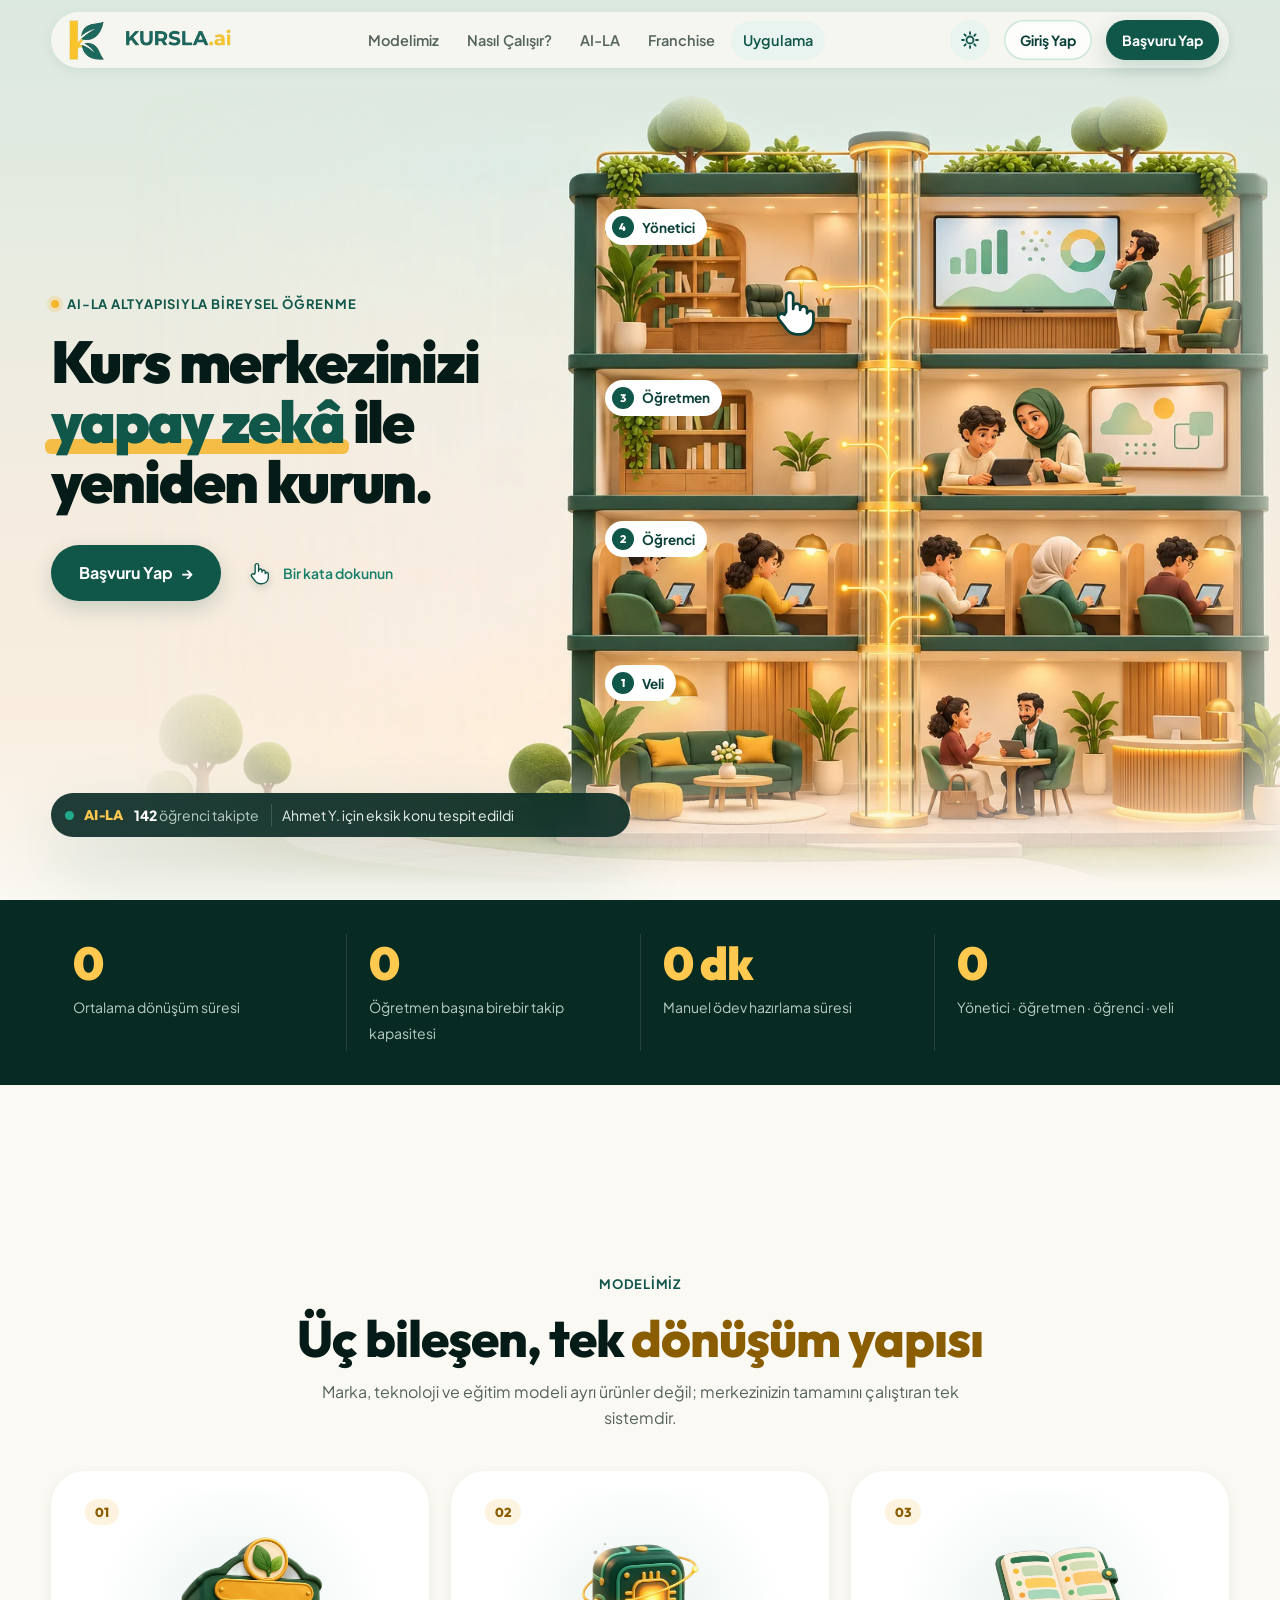
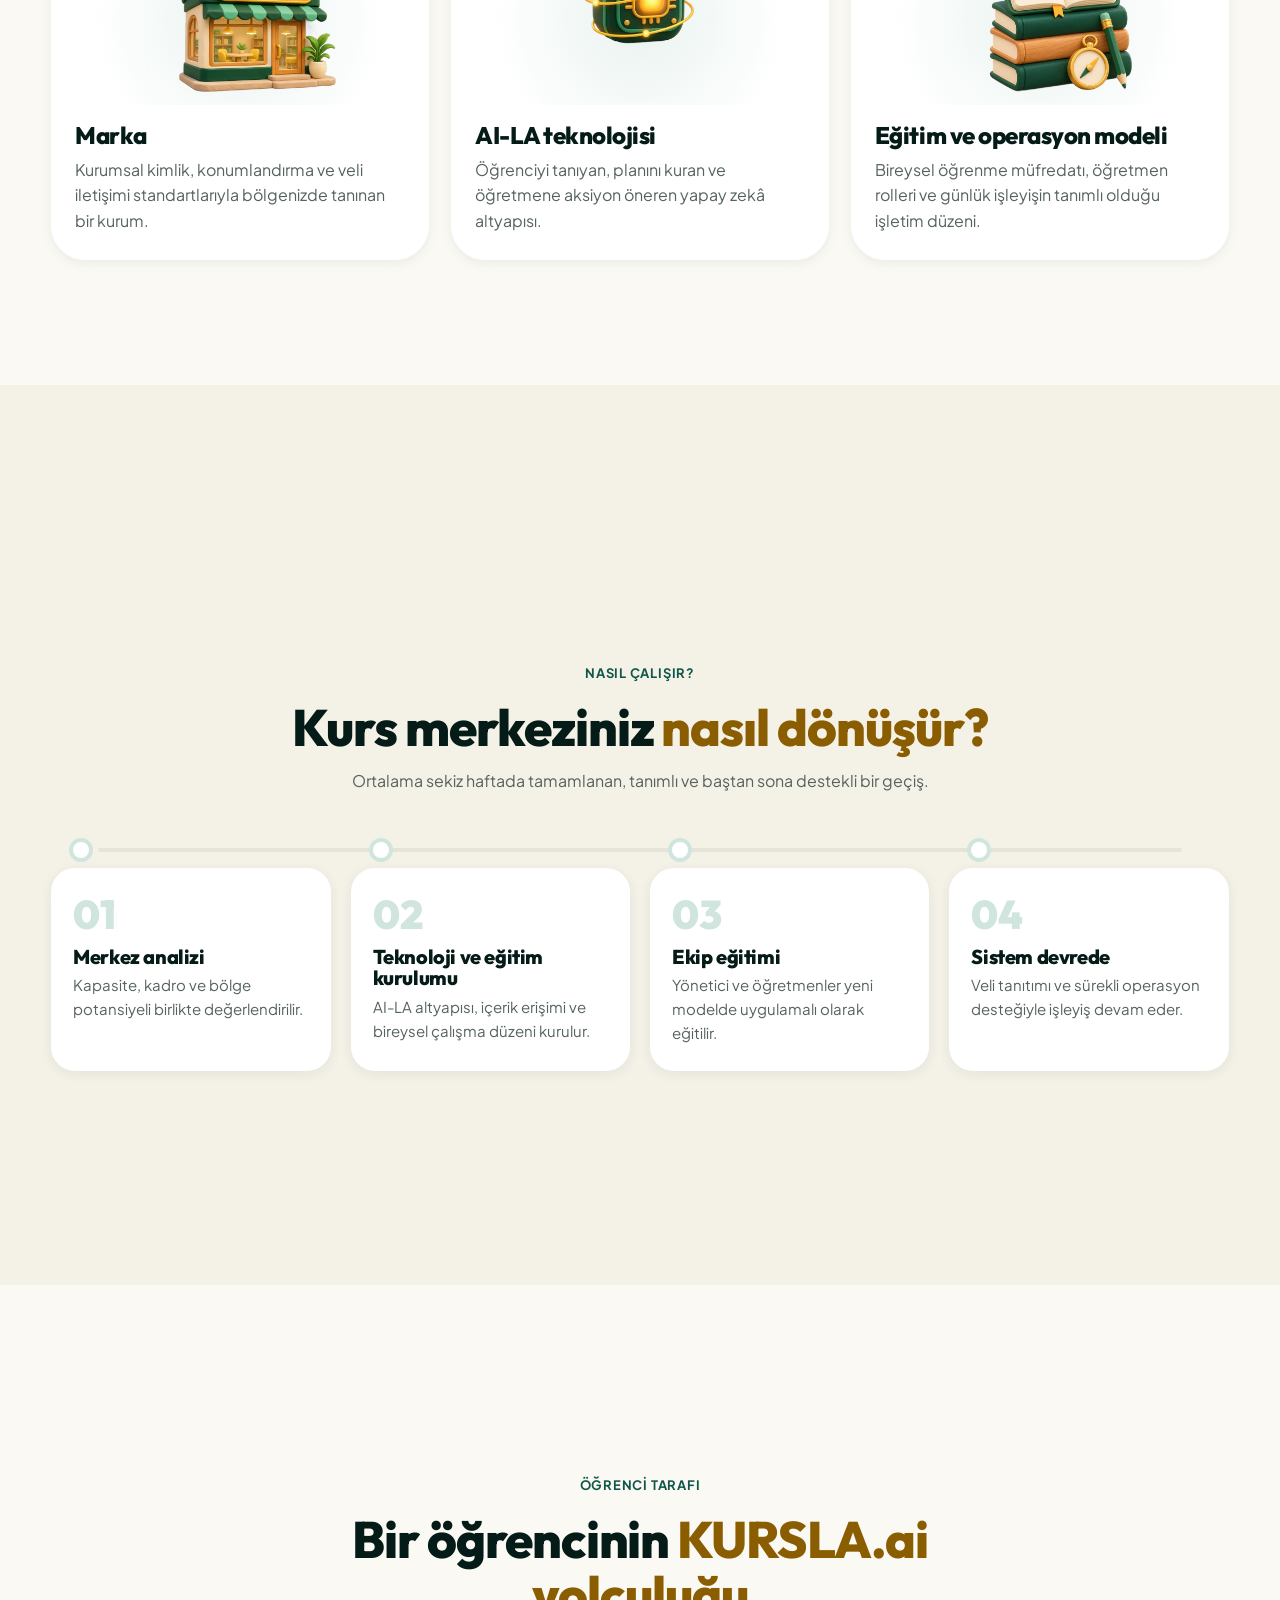
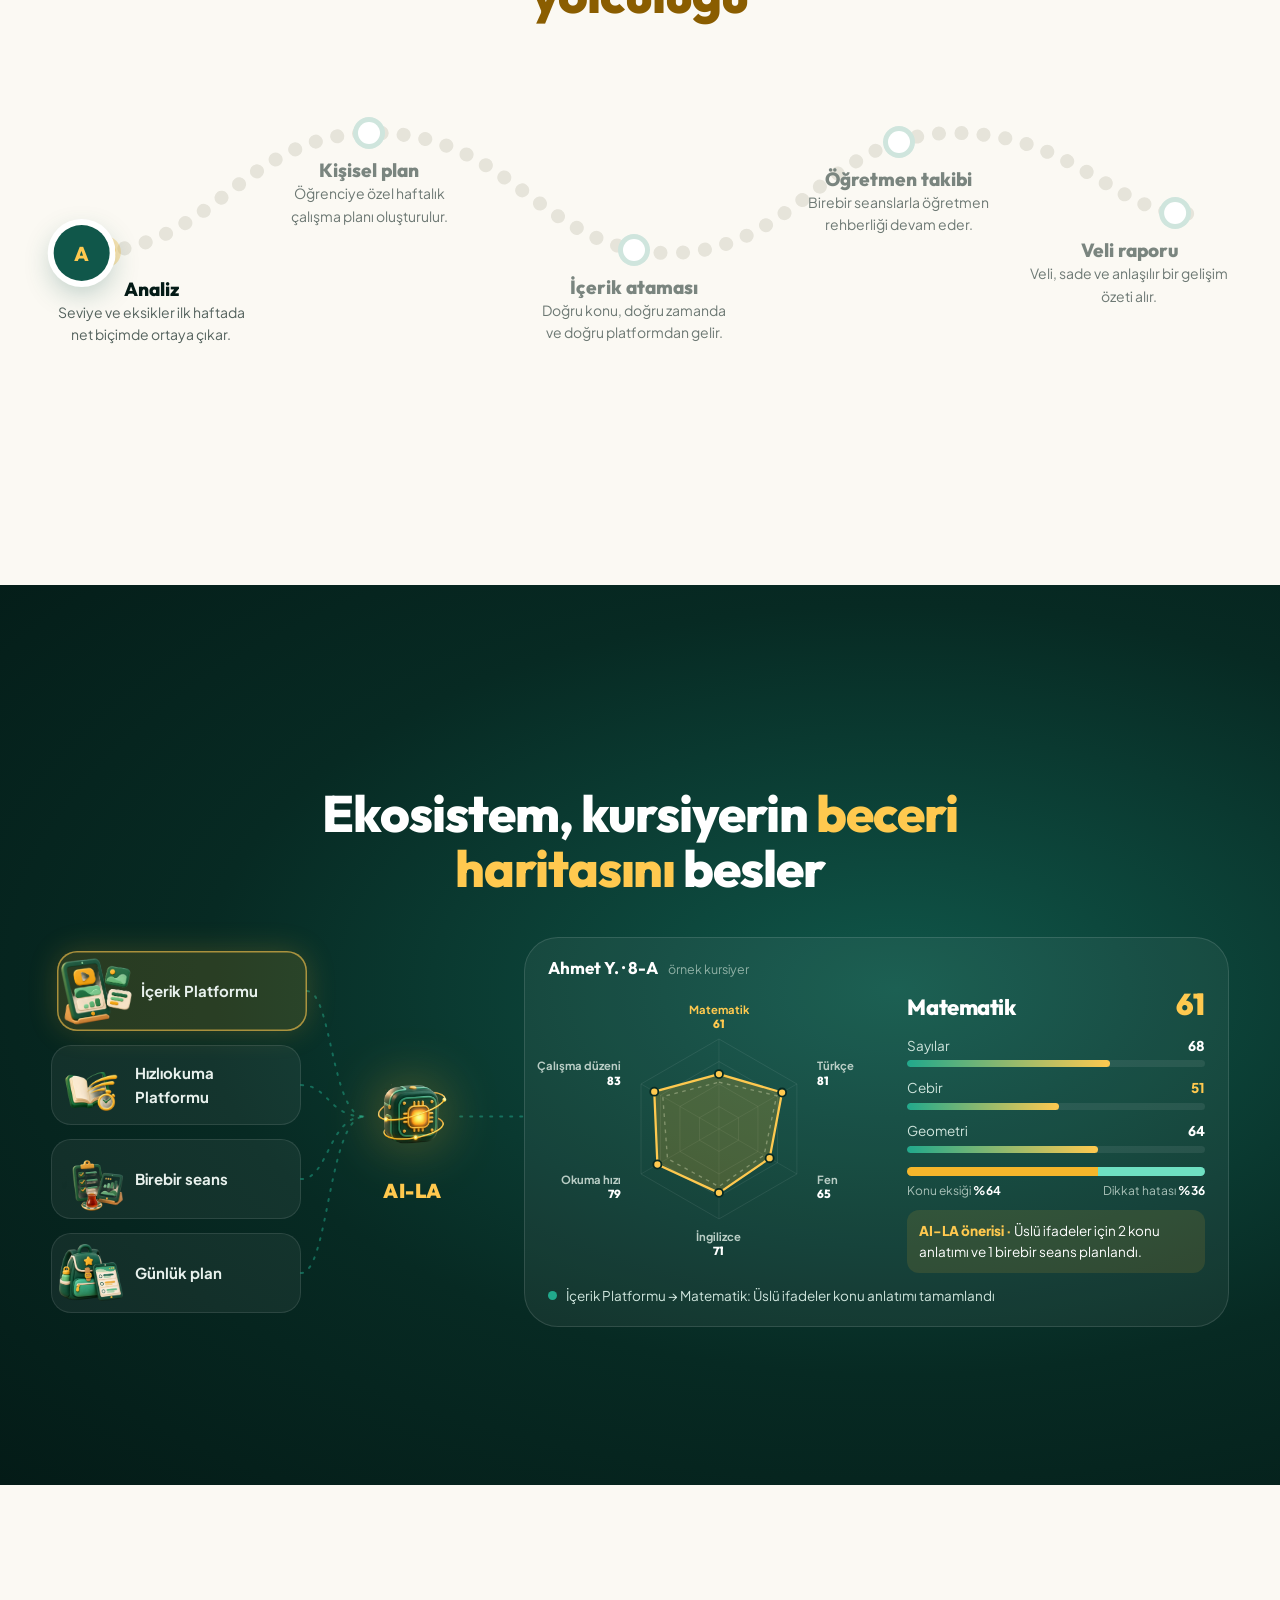
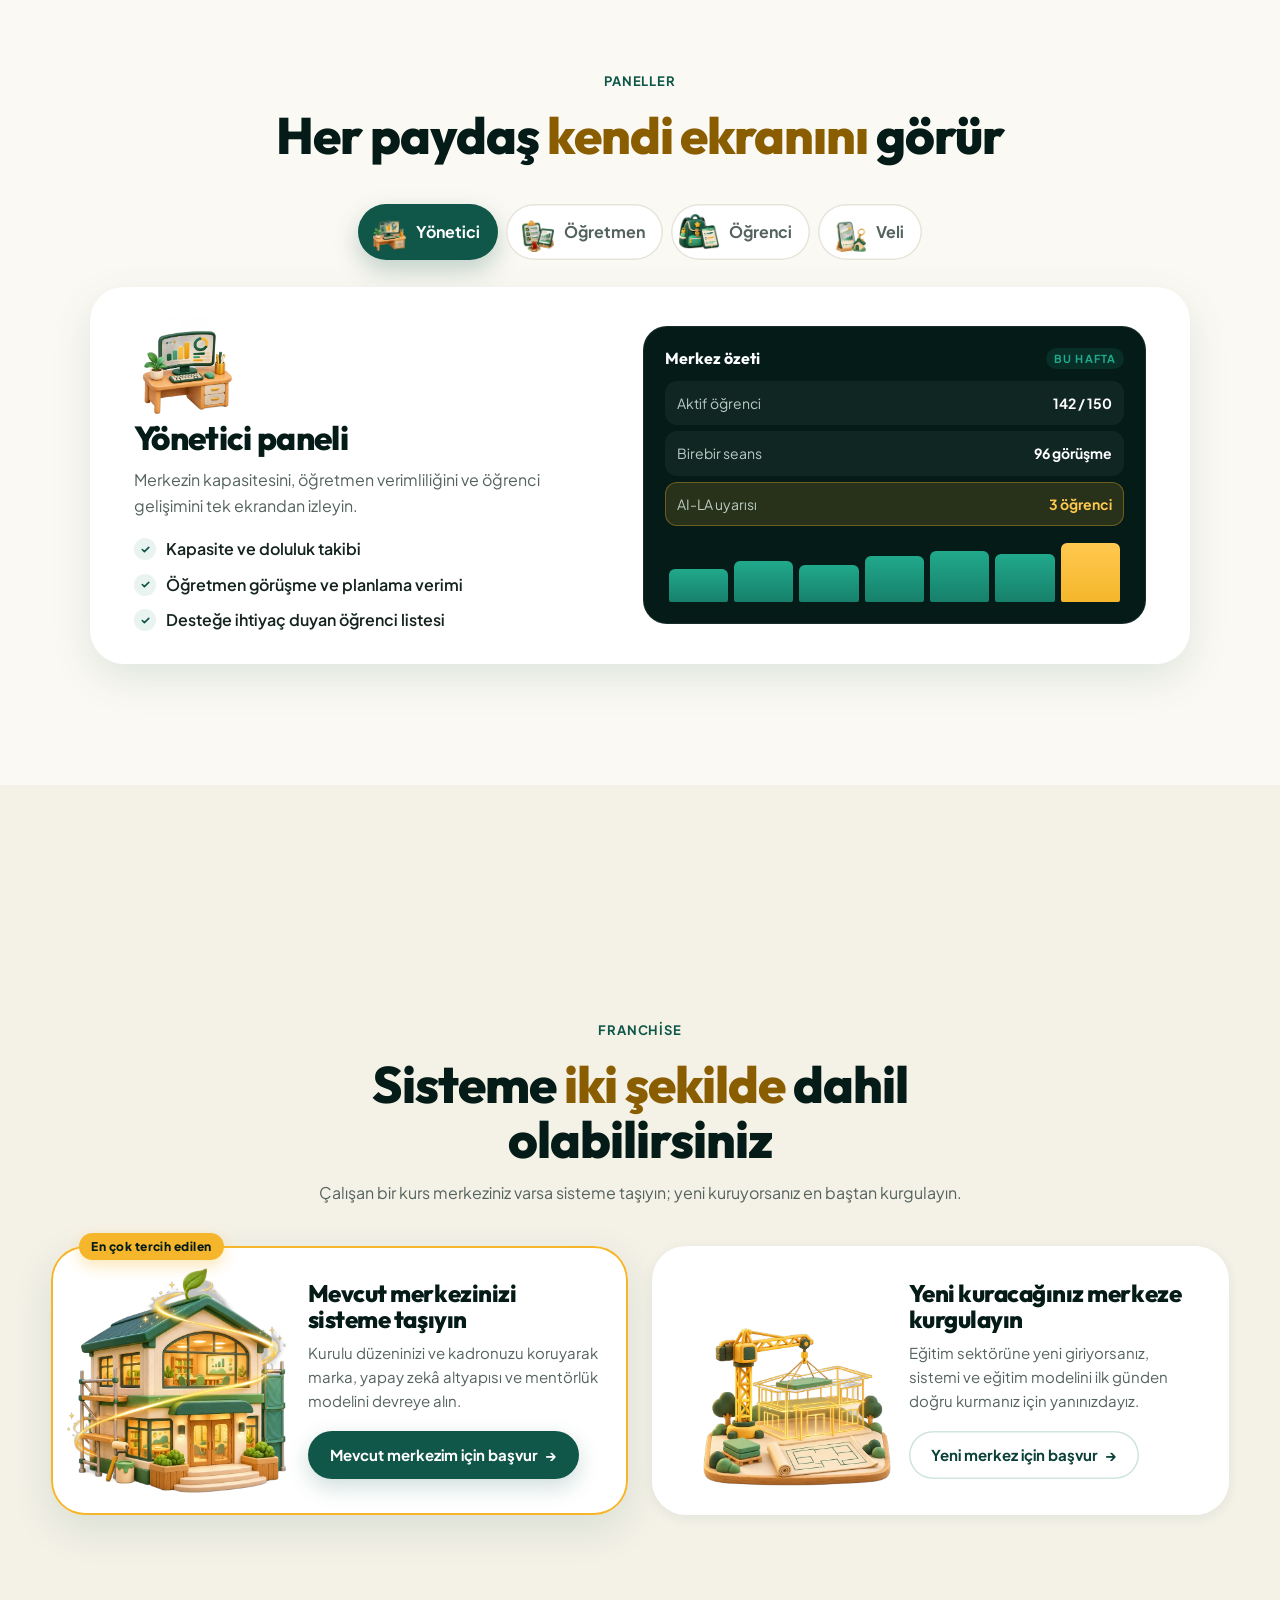
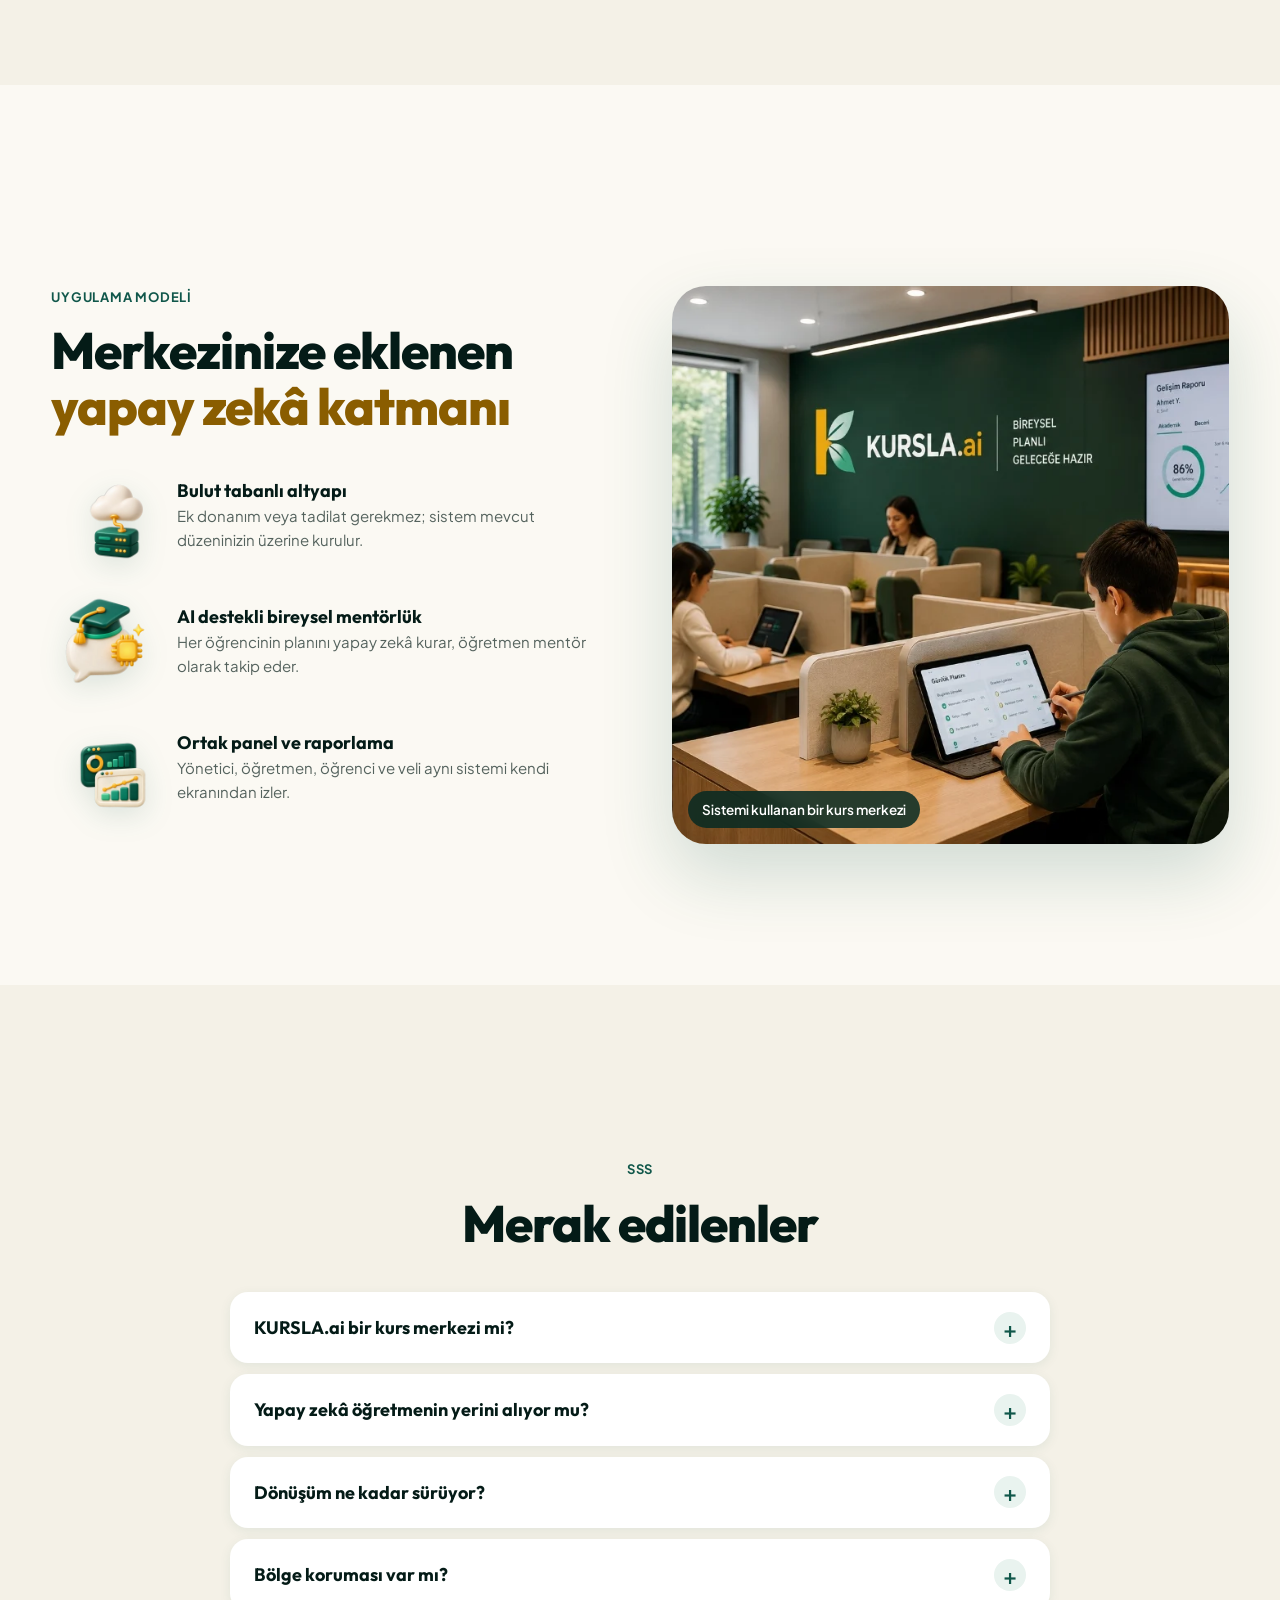
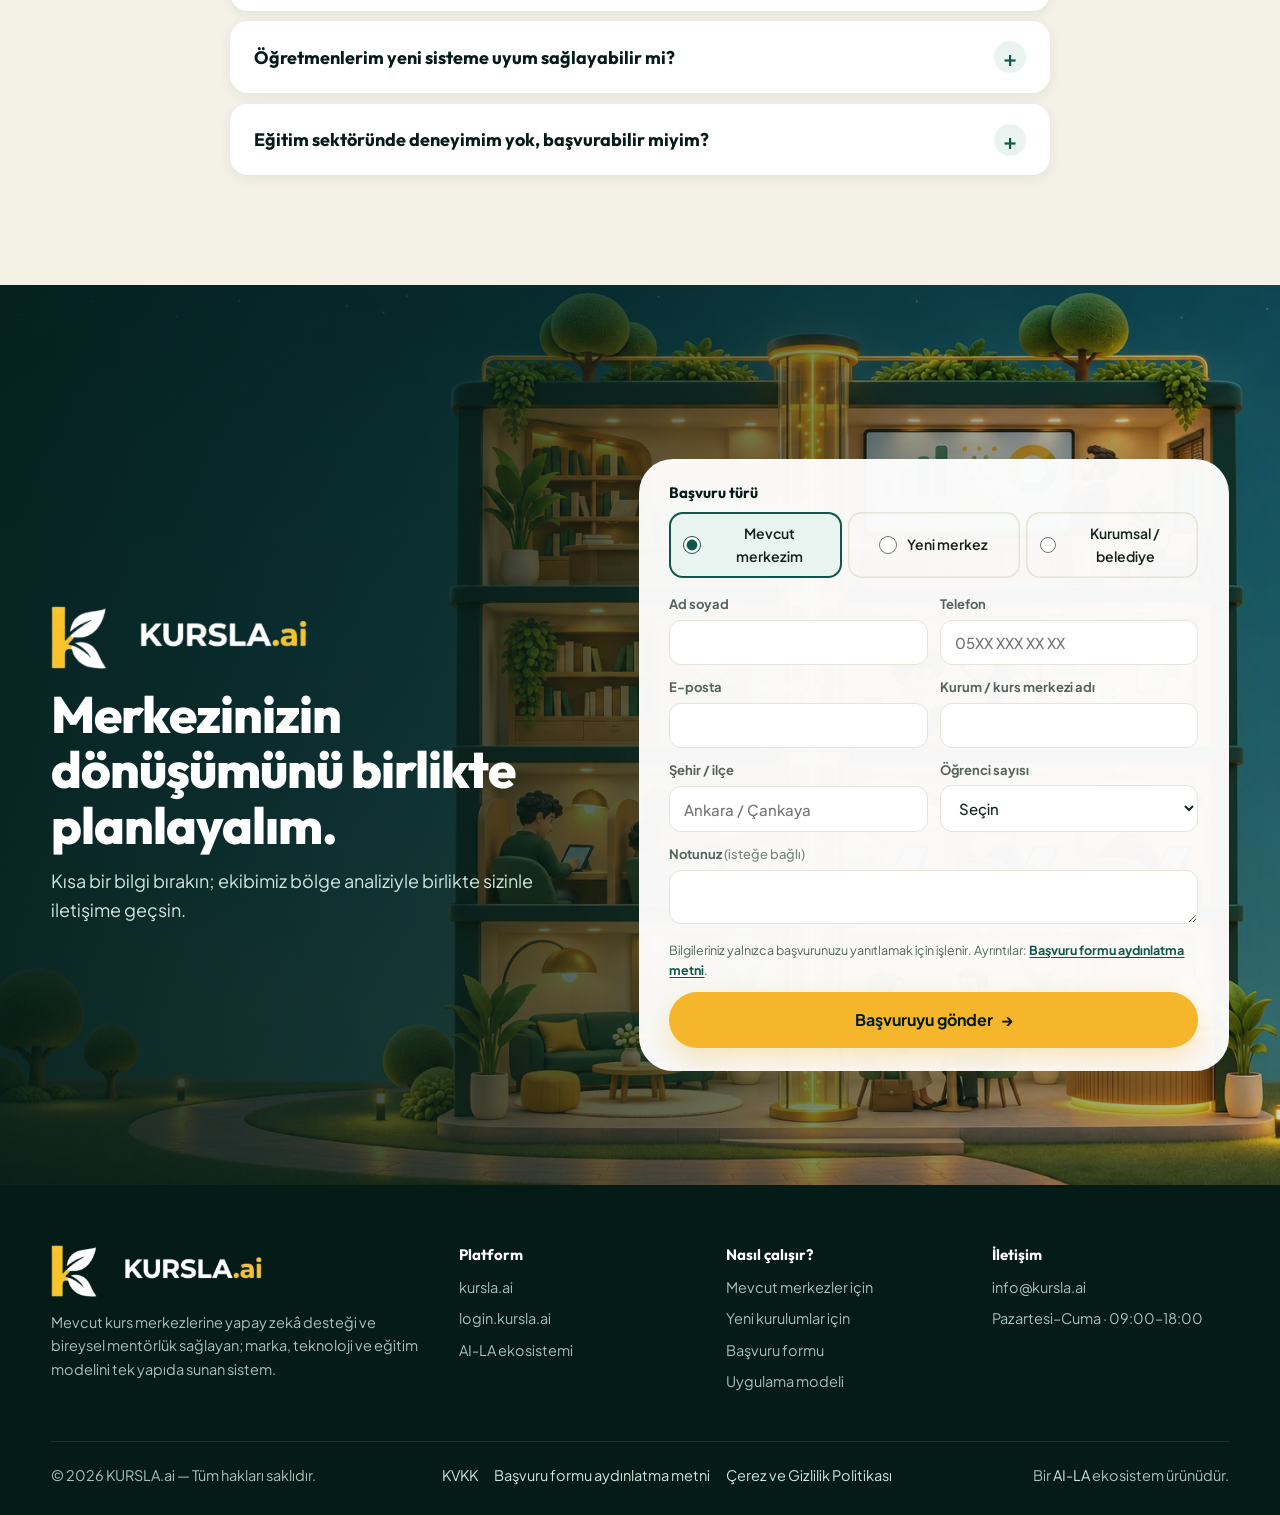
==== index.html @ 813facb8 "KVKK sayfası + Okumino düzeninde başvuru formu (Apps Script'e hazır)" ====
<!doctype html>
<html lang="tr">
<head>
<meta charset="utf-8">
<meta name="viewport" content="width=device-width, initial-scale=1">
<title>KURSLA.ai | Yapay Zekâ Destekli Bireysel Öğrenme Merkezi</title>
<meta name="description" content="KURSLA.ai, mevcut kurs merkezlerine yapay zekâ desteği ve AI destekli bireysel mentörlük sağlayan sistem. Marka, AI-LA altyapısı, eğitim modeli ve operasyon tek yapıda.">
<meta property="og:title" content="KURSLA.ai | Kurs merkezinizi yapay zekâ ile yeniden kurun">
<meta property="og:description" content="Marka, AI-LA teknolojisi ve eğitim modeli tek yapıda. Yönetici, öğretmen, öğrenci ve veli aynı sistemi kendi ekranından izler.">
<meta property="og:image" content="img/og.jpg">
<meta name="theme-color" content="#10574a">
<link rel="icon" href="img/ikon.png" type="image/png">
<link rel="preconnect" href="https://fonts.googleapis.com">
<link rel="preconnect" href="https://fonts.gstatic.com" crossorigin>
<link href="https://fonts.googleapis.com/css2?family=Outfit:wght@500;600;700;800;900&family=Plus+Jakarta+Sans:wght@400;500;600;700&display=swap" rel="stylesheet">
<link rel="stylesheet" href="style.css?v=22">
<!-- Kursla v1 (15.11.2026). İçerik canlı kursla.ai'den; düzen AI-LA landing'inden; hero fikri Okumino'nun
     "okuma odası"ndan: tek bir Codex sahnesi (kesitli kurs binası), katlar tıklanabilir, AI-LA çekirdeği canlı. -->
</head>
<body>

<header class="nav" id="nav">
  <a class="marka" href="#ust" aria-label="KURSLA.ai ana sayfa"><img src="img/kursla_logo.webp" alt="KURSLA.ai" width="677" height="368"></a>
  <nav class="links" aria-label="Sayfa">
    <a href="#model">Modelimiz</a>
    <a href="#nasil">Nasıl Çalışır?</a>
    <a href="#ekosistem">AI-LA</a>
    <a href="#franchise">Franchise</a>
    <a href="#uygulama">Uygulama</a>
  </nav>
  <button class="mod" id="mod" type="button" aria-label="Akşam etüdüne geç" aria-pressed="false">
    <svg class="gun" viewBox="0 0 24 24" fill="none" stroke="currentColor" stroke-width="2.2" stroke-linecap="round"><circle cx="12" cy="12" r="4.2"/><path d="M12 2.5v2.2M12 19.3v2.2M2.5 12h2.2M19.3 12h2.2M5.3 5.3l1.6 1.6M17.1 17.1l1.6 1.6M5.3 18.7l1.6-1.6M17.1 6.9l1.6-1.6"/></svg>
    <svg class="ay" viewBox="0 0 24 24" fill="currentColor"><path d="M20.5 14.6A8.6 8.6 0 0 1 9.4 3.5a8.6 8.6 0 1 0 11.1 11.1Z"/></svg>
  </button>
  <a class="btn btn-ghost btn-sm giris" href="https://login.kursla.ai" id="giris">Giriş Yap</a>
  <a class="btn btn-sm" href="#basvuru">Başvuru Yap</a>
  <button class="menu" id="menu" type="button" aria-label="Menüyü aç" aria-expanded="false"><span></span><span></span></button>
</header>

<main>
<!-- 1. HERO: kesitli kurs binası -->
<section class="hero" id="ust" aria-labelledby="heroBaslik">
  <div class="sahne" id="sahne">
    <div class="bina" id="bina">
      <img class="gunduz" src="img/hero_gunduz.webp" alt="" fetchpriority="high">
      <img class="aksam" src="img/hero_aksam.webp" alt="" loading="lazy">
      <div class="cekirdek" id="cekirdek" aria-hidden="true"><i class="akis"></i><i class="nabiz" id="nabiz"></i></div>
      <div class="katlar" id="katlar" role="group" aria-label="Kurs merkezi katları. Bir kata tıklayarak o paydaşın ekranını görün."></div>
      <div class="el" id="el" aria-hidden="true"><i class="el-dalga"></i><svg viewBox="0 0 32 32" aria-hidden="true"><path d="M12.5 16V6.6a2.1 2.1 0 0 1 4.2 0v7.6l.1-1.3a2 2 0 0 1 4 .3v1.6l.2-.8a2 2 0 0 1 3.9.6v2.2l.2-.4a1.9 1.9 0 0 1 3.6.9v3.9c0 4.6-3.5 8-8.1 8h-1.9c-2.5 0-4.3-1-5.8-2.9l-4.6-6a2.1 2.1 0 0 1 3.2-2.7Z"/></svg></div>
    </div>
  </div>

  <div class="hero-sol">
    <div class="baslik" id="baslik">
      <p class="ust-etiket"><span class="nokta"></span>AI-LA altyapısıyla bireysel öğrenme</p>
      <h1 id="heroBaslik">Kurs merkezinizi <span class="y">yapay zekâ</span> ile yeniden kurun.</h1>
      <div class="cta-satir">
        <a class="btn btn-buyuk" href="#basvuru">Başvuru Yap <span aria-hidden="true">→</span></a>
        <p class="ipucu"><span class="parmak" aria-hidden="true"><svg viewBox="0 0 32 32" aria-hidden="true"><path d="M12.5 16V6.6a2.1 2.1 0 0 1 4.2 0v7.6l.1-1.3a2 2 0 0 1 4 .3v1.6l.2-.8a2 2 0 0 1 3.9.6v2.2l.2-.4a1.9 1.9 0 0 1 3.6.9v3.9c0 4.6-3.5 8-8.1 8h-1.9c-2.5 0-4.3-1-5.8-2.9l-4.6-6a2.1 2.1 0 0 1 3.2-2.7Z"/></svg></span>Bir kata dokunun</p>
      </div>
    </div>

    <aside class="kat-kart" id="katKart" aria-live="polite" hidden>
      <button class="kapat" id="kapat" type="button" aria-label="Kartı kapat"><svg viewBox="0 0 24 24" fill="none" stroke="currentColor" stroke-width="2.6" stroke-linecap="round"><path d="M6 6l12 12M18 6 6 18"/></svg></button>
      <p class="kat-no" id="katNo">2. kat</p>
      <h2 id="katBaslik">Öğrenci ekranı</h2>
      <p class="kat-metin" id="katMetin"></p>
      <div class="mock" id="katMock"></div>
      <div class="kat-gezin">
        <button type="button" class="kucuk-btn" id="katOnce" aria-label="Önceki kat">↓</button>
        <button type="button" class="kucuk-btn" id="katSonra" aria-label="Sonraki kat">↑</button>
        <a class="btn btn-sm" id="katGit" href="#paneller">Paneli incele <span aria-hidden="true">→</span></a>
      </div>
    </aside>
  </div>

  <div class="canli" id="canli" aria-live="off">
    <span class="led"></span><b>AI-LA</b><span class="canli-sayi"><b id="takip">142</b> öğrenci takipte</span>
    <ul class="akis-liste" id="akisListe"></ul>
  </div>
</section>

<!-- 2. SAYILAR -->
<section class="sayilar" aria-label="Kısaca KURSLA.ai">
  <div class="sayi"><b data-say="8" data-son=" hafta">0</b><span>Ortalama dönüşüm süresi</span></div>
  <div class="sayi"><b data-say="3" data-on="x">0</b><span>Öğretmen başına birebir takip kapasitesi</span></div>
  <div class="sayi"><b>0 dk</b><span>Manuel ödev hazırlama süresi</span></div>
  <div class="sayi"><b data-say="4" data-son=" panel">0</b><span>Yönetici · öğretmen · öğrenci · veli</span></div>
</section>

<!-- 3. MODEL -->
<section class="bolum" id="model" aria-labelledby="modelBaslik">
  <div class="bolum-ust">
    <p class="ust-etiket">Modelimiz</p>
    <h2 id="modelBaslik">Üç bileşen, tek <span class="y">dönüşüm yapısı</span></h2>
    <p class="giris-metin">Marka, teknoloji ve eğitim modeli ayrı ürünler değil; merkezinizin tamamını çalıştıran tek sistemdir.</p>
  </div>
  <div class="uclu">
    <article class="bilesen gor" style="--d:0">
      <div class="bilesen-gorsel"><img src="img/p_marka.webp" alt="" loading="lazy"></div>
      <span class="no">01</span>
      <h3>Marka</h3>
      <p>Kurumsal kimlik, konumlandırma ve veli iletişimi standartlarıyla bölgenizde tanınan bir kurum.</p>
    </article>
    <article class="bilesen gor" style="--d:1">
      <div class="bilesen-gorsel"><img src="img/p_teknoloji.webp" alt="" loading="lazy"></div>
      <span class="no">02</span>
      <h3>AI-LA teknolojisi</h3>
      <p>Öğrenciyi tanıyan, planını kuran ve öğretmene aksiyon öneren yapay zekâ altyapısı.</p>
    </article>
    <article class="bilesen gor" style="--d:2">
      <div class="bilesen-gorsel"><img src="img/p_model.webp" alt="" loading="lazy"></div>
      <span class="no">03</span>
      <h3>Eğitim ve operasyon modeli</h3>
      <p>Bireysel öğrenme müfredatı, öğretmen rolleri ve günlük işleyişin tanımlı olduğu işletim düzeni.</p>
    </article>
  </div>
</section>

<!-- 4. NASIL DÖNÜŞÜR -->
<section class="bolum bolum-krem" id="nasil" aria-labelledby="nasilBaslik">
  <div class="bolum-ust">
    <p class="ust-etiket">Nasıl çalışır?</p>
    <h2 id="nasilBaslik">Kurs merkeziniz <span class="y">nasıl dönüşür?</span></h2>
    <p class="giris-metin">Ortalama sekiz haftada tamamlanan, tanımlı ve baştan sona destekli bir geçiş.</p>
  </div>
  <ol class="donusum" id="donusum">
    <li class="gor" style="--d:0"><span class="adim">01</span><h3>Merkez analizi</h3><p>Kapasite, kadro ve bölge potansiyeli birlikte değerlendirilir.</p></li>
    <li class="gor" style="--d:1"><span class="adim">02</span><h3>Teknoloji ve eğitim kurulumu</h3><p>AI-LA altyapısı, içerik erişimi ve bireysel çalışma düzeni kurulur.</p></li>
    <li class="gor" style="--d:2"><span class="adim">03</span><h3>Ekip eğitimi</h3><p>Yönetici ve öğretmenler yeni modelde uygulamalı olarak eğitilir.</p></li>
    <li class="gor" style="--d:3"><span class="adim">04</span><h3>Sistem devrede</h3><p>Veli tanıtımı ve sürekli operasyon desteğiyle işleyiş devam eder.</p></li>
  </ol>
</section>

<!-- 5. ÖĞRENCİ YOLCULUĞU -->
<section class="bolum yolculuk" id="yolculuk" aria-labelledby="yolBaslik">
  <div class="bolum-ust">
    <p class="ust-etiket">Öğrenci tarafı</p>
    <h2 id="yolBaslik">Bir öğrencinin <span class="y">KURSLA.ai yolculuğu</span></h2>
  </div>
  <div class="patika" id="patika">
    <svg class="yol-svg" viewBox="0 0 1200 260" preserveAspectRatio="none" aria-hidden="true">
      <path id="yolIz" d="M30 190 C 170 190, 190 70, 330 70 S 500 190, 630 190 S 790 70, 920 70 S 1090 160, 1170 150" />
      <path id="yolDolu" d="M30 190 C 170 190, 190 70, 330 70 S 500 190, 630 190 S 790 70, 920 70 S 1090 160, 1170 150" />
    </svg>
    <div class="yolcu" id="yolcu" aria-hidden="true"><span>A</span></div>
    <ol class="duraklar" id="duraklar">
      <li data-t="0.02"><b>Analiz</b><span>Seviye ve eksikler ilk haftada net biçimde ortaya çıkar.</span></li>
      <li data-t="0.26"><b>Kişisel plan</b><span>Öğrenciye özel haftalık çalışma planı oluşturulur.</span></li>
      <li data-t="0.5"><b>İçerik ataması</b><span>Doğru konu, doğru zamanda ve doğru platformdan gelir.</span></li>
      <li data-t="0.74"><b>Öğretmen takibi</b><span>Birebir seanslarla öğretmen rehberliği devam eder.</span></li>
      <li data-t="0.98"><b>Veli raporu</b><span>Veli, sade ve anlaşılır bir gelişim özeti alır.</span></li>
    </ol>
  </div>
</section>

<!-- 6. AI-LA ORKESTRASYON -->
<section class="bolum bolum-koyu" id="ekosistem" aria-labelledby="ekoBaslik">
  <div class="bolum-ust">
    <h2 id="ekoBaslik">Ekosistem, kursiyerin <span class="y">beceri haritasını</span> besler</h2>
  </div>
  <!-- Kaynaklar -> AI-LA -> beceri haritası. Akış çizgileri JS ile kutuların gerçek konumundan çizilir. -->
  <div class="besle" id="besle">
    <svg class="besle-cizgi" id="besleCizgi" aria-hidden="true"></svg>
    <ul class="kaynaklar" id="kaynaklar" aria-label="Haritayı besleyen kaynaklar"></ul>
    <div class="cekirdek-ai" id="cekirdekAi"><img src="img/p_teknoloji.webp" alt=""><b>AI-LA</b></div>
    <div class="harita" id="harita">
      <div class="harita-ust"><b>Ahmet Y. · 8-A</b><span>örnek kursiyer</span></div>
      <div class="harita-govde">
        <svg class="radar" id="radar" viewBox="-190 -150 380 300" role="img" aria-label="Beceri haritası"></svg>
        <div class="alan-detay" id="alanDetay" aria-live="polite"></div>
      </div>
      <p class="son-olay" id="sonOlay"><span class="led"></span><span id="sonOlayMetin">Kaynaklar haritayı güncelliyor</span></p>
    </div>
  </div>
</section>

<!-- 7. PANELLER -->
<section class="bolum" id="paneller" aria-labelledby="panelBaslik">
  <div class="bolum-ust">
    <p class="ust-etiket">Paneller</p>
    <h2 id="panelBaslik">Her paydaş <span class="y">kendi ekranını</span> görür</h2>
  </div>
  <div class="sekmeler" role="tablist" id="sekmeler" aria-label="Paydaşlar"></div>
  <div class="panel-alan" id="panelAlan"></div>
</section>

<!-- 8. FRANCHISE -->
<section class="bolum bolum-krem" id="franchise" aria-labelledby="frBaslik">
  <div class="bolum-ust">
    <p class="ust-etiket">Franchise</p>
    <h2 id="frBaslik">Sisteme <span class="y">iki şekilde</span> dahil olabilirsiniz</h2>
    <p class="giris-metin">Çalışan bir kurs merkeziniz varsa sisteme taşıyın; yeni kuruyorsanız en baştan kurgulayın.</p>
  </div>
  <div class="ikili">
    <article class="yol-kart one gor" style="--d:0">
      <span class="rozet">En çok tercih edilen</span>
      <img src="img/y_mevcut.webp" alt="" loading="lazy">
      <div><h3>Mevcut merkezinizi sisteme taşıyın</h3>
      <p>Kurulu düzeninizi ve kadronuzu koruyarak marka, yapay zekâ altyapısı ve mentörlük modelini devreye alın.</p>
      <a class="btn" href="#basvuru" data-tur="donusum">Mevcut merkezim için başvur <span aria-hidden="true">→</span></a></div>
    </article>
    <article class="yol-kart gor" style="--d:1">
      <img src="img/y_yeni.webp" alt="" loading="lazy">
      <div><h3>Yeni kuracağınız merkeze kurgulayın</h3>
      <p>Eğitim sektörüne yeni giriyorsanız, sistemi ve eğitim modelini ilk günden doğru kurmanız için yanınızdayız.</p>
      <a class="btn btn-ghost" href="#basvuru" data-tur="yeni">Yeni merkez için başvur <span aria-hidden="true">→</span></a></div>
    </article>
  </div>
</section>

<!-- 9. UYGULAMA -->
<section class="bolum" id="uygulama" aria-labelledby="uyBaslik">
  <div class="uygulama">
    <div>
      <p class="ust-etiket">Uygulama modeli</p>
      <h2 id="uyBaslik">Merkezinize eklenen <span class="y">yapay zekâ katmanı</span></h2>
      <ul class="uy-liste">
        <li class="gor" style="--d:0"><img class="ikon3d" src="img/u_bulut.webp?v=2" alt="" loading="lazy"><div><b>Bulut tabanlı altyapı</b><p>Ek donanım veya tadilat gerekmez; sistem mevcut düzeninizin üzerine kurulur.</p></div></li>
        <li class="gor" style="--d:1"><img class="ikon3d" src="img/u_mentor.webp?v=2" alt="" loading="lazy"><div><b>AI destekli bireysel mentörlük</b><p>Her öğrencinin planını yapay zekâ kurar, öğretmen mentör olarak takip eder.</p></div></li>
        <li class="gor" style="--d:2"><img class="ikon3d" src="img/u_panel.webp?v=2" alt="" loading="lazy"><div><b>Ortak panel ve raporlama</b><p>Yönetici, öğretmen, öğrenci ve veli aynı sistemi kendi ekranından izler.</p></div></li>
      </ul>
    </div>
    <figure class="foto gor">
      <img src="img/anasayfa.webp" alt="KURSLA.ai sistemini kullanan bir kurs merkezinde bireysel çalışma düzeni" loading="lazy">
      <figcaption>Sistemi kullanan bir kurs merkezi</figcaption>
    </figure>
  </div>
</section>

<!-- 10. SSS -->
<section class="bolum bolum-krem" id="sss" aria-labelledby="sssBaslik">
  <div class="bolum-ust">
    <p class="ust-etiket">SSS</p>
    <h2 id="sssBaslik">Merak edilenler</h2>
  </div>
  <div class="sss" id="sssListe"></div>
</section>

<!-- 11. BAŞVURU: aynı bina, akşam -->
<section class="basvuru" id="basvuru" aria-labelledby="basBaslik">
  <div class="basvuru-zemin" aria-hidden="true"><img src="img/hero_aksam.webp" alt="" loading="lazy"></div>
  <div class="basvuru-ic">
    <div class="basvuru-metin">
      <img class="basvuru-logo" src="img/kursla_logo_beyaz.webp" alt="KURSLA.ai" width="677" height="368">
      <h2 id="basBaslik">Merkezinizin dönüşümünü birlikte planlayalım.</h2>
      <p>Kısa bir bilgi bırakın; ekibimiz bölge analiziyle birlikte sizinle iletişime geçsin.</p>
    </div>
    <form class="form" id="form" novalidate>
      <fieldset class="tur">
        <legend>Başvuru türü</legend>
        <label><input type="radio" name="tur" value="donusum" checked><span>Mevcut merkezim</span></label>
        <label><input type="radio" name="tur" value="yeni"><span>Yeni merkez</span></label>
        <label><input type="radio" name="tur" value="kurum"><span>Kurumsal / belediye</span></label>
      </fieldset>
      <div class="alanlar">
        <label><span>Ad soyad</span><input name="ad" type="text" autocomplete="name" required></label>
        <label><span>Telefon</span><input name="tel" type="tel" autocomplete="tel" inputmode="tel" placeholder="05XX XXX XX XX" required></label>
        <label><span>E-posta</span><input name="eposta" type="email" autocomplete="email" required></label>
        <label><span>Kurum / kurs merkezi adı</span><input name="kurum" type="text" autocomplete="organization"></label>
        <label><span>Şehir / ilçe</span><input name="sehir" type="text" autocomplete="address-level2" placeholder="Ankara / Çankaya"></label>
        <label><span>Öğrenci sayısı</span><select name="sayi"><option value="">Seçin</option><option>50'den az</option><option>50-150</option><option>150-300</option><option>300'den fazla</option><option>Henüz açılmadı</option></select></label>
        <label class="genis"><span>Notunuz <em>(isteğe bağlı)</em></span><textarea name="not" rows="2"></textarea></label>
      </div>
      <input type="hidden" name="kaynak"><input type="hidden" name="kampanya">
      <label class="bal" aria-hidden="true">Web<input name="web_adresi_2" tabindex="-1" autocomplete="off"></label>
      <p class="aydinlatma">Bilgileriniz yalnızca başvurunuzu yanıtlamak için işlenir. Ayrıntılar: <a href="kvkk/#basvuru-formu" target="_blank" rel="noopener">Başvuru formu aydınlatma metni</a>.</p>
      <p class="form-hata" role="alert" hidden></p>
      <button class="btn btn-altin btn-buyuk" type="submit">Başvuruyu gönder <span aria-hidden="true">→</span></button>
      <p class="tamam" id="tamam" role="status" hidden>Teşekkürler, başvurunuz alındı. Ekibimiz en kısa sürede sizinle iletişime geçecek.</p>
    </form>
  </div>
</section>
</main>

<footer class="altbilgi">
  <div class="alt-izgara">
    <div class="alt-marka">
      <img src="img/kursla_logo_beyaz.webp" alt="KURSLA.ai" width="677" height="368">
      <p>Mevcut kurs merkezlerine yapay zekâ desteği ve bireysel mentörlük sağlayan; marka, teknoloji ve eğitim modelini tek yapıda sunan sistem.</p>
    </div>
    <div><h4>Platform</h4><a href="https://kursla.ai">kursla.ai</a><a href="https://login.kursla.ai">login.kursla.ai</a><a href="https://ai-la.ai">AI-LA ekosistemi</a></div>
    <div><h4>Nasıl çalışır?</h4><a href="#franchise">Mevcut merkezler için</a><a href="#franchise">Yeni kurulumlar için</a><a href="#basvuru">Başvuru formu</a><a href="#uygulama">Uygulama modeli</a></div>
    <div><h4>İletişim</h4><a href="mailto:info@kursla.ai">info@kursla.ai</a><span>Pazartesi–Cuma · 09:00–18:00</span></div>
  </div>
  <div class="alt-son">
    <span>© 2026 KURSLA.ai — Tüm hakları saklıdır.</span>
    <span class="alt-yasal"><a href="kvkk/">KVKK</a><a href="kvkk/#basvuru-formu">Başvuru formu aydınlatma metni</a><a href="https://bilisimschool.com/kvkk/cerez_ve_gizlilik_politikasi.pdf" target="_blank" rel="noopener">Çerez ve Gizlilik Politikası</a></span>
    <span>Bir <a href="https://ai-la.ai">AI-LA</a> ekosistem ürünüdür.</span>
  </div>
</footer>

<script src="app.js?v=22"></script>
</body>
</html>
---- style.css ----
/* KURSLA.ai v1 - renkler canlı kursla.ai CSS'inden (--green, --yellow, --cream...) */
:root{
  --yesil:#10574a; --yesil-k:#0b4038; --yesil-d:#072a23; --yesil-m:#041b17;
  --yesil-a:#17806b; --nane:#21a98c; --yesil-50:#e9f3ef; --yesil-100:#cfe5dd;
  --altin:#f5b62b; --altin-y:#ffc94f; --altin-k:#c7890a; --altin-yazi:#8a5d00; --altin-50:#fdf3df;
  --krem:#fbf9f3; --krem-2:#f4f1e7; --murekkep:#14231d; --govde:#55635e; --soluk:#7a857f;
  --cizgi:#e6e4da; --beyaz:#fff;
  --r-s:14px; --r-m:18px; --r-l:24px; --r-xl:34px;
  --g-s:0 3px 12px #10574a14; --g-m:0 14px 40px #10574a1f; --g-l:0 30px 70px #10574a2e;
  --baslik:"Outfit",system-ui,sans-serif; --metin:"Plus Jakarta Sans",system-ui,sans-serif;
  --kenar:clamp(16px,4vw,56px);
  --ease:cubic-bezier(.22,.8,.24,1);
  color-scheme:light;
}
*{box-sizing:border-box;margin:0;padding:0}
html{scroll-behavior:smooth;scroll-padding-top:84px}
body{font-family:var(--metin);color:var(--murekkep);background:var(--krem);line-height:1.6;-webkit-font-smoothing:antialiased;overflow-x:hidden}
img{display:block;max-width:100%}
a{color:inherit;text-decoration:none}
button{font:inherit;cursor:pointer;border:0;background:none;color:inherit}
h1,h2,h3,h4{font-family:var(--baslik);line-height:1.08;letter-spacing:-.02em;font-weight:800}
.y{color:var(--altin-yazi)}
:focus-visible{outline:3px solid var(--altin);outline-offset:3px;border-radius:8px}

/* ---------- düğmeler ---------- */
.btn{display:inline-flex;align-items:center;gap:.5em;background:var(--yesil);color:#fff;font-weight:700;font-size:15px;
  padding:12px 22px;border-radius:999px;transition:transform .25s var(--ease),background .25s,box-shadow .25s;box-shadow:0 8px 22px #10574a33;white-space:nowrap}
.btn:hover{background:var(--yesil-k);transform:translateY(-2px)}
.btn-sm{padding:9px 16px;font-size:14px}
.btn-buyuk{padding:15px 28px;font-size:16px}
.btn-ghost{background:#ffffffb8;color:var(--yesil-k);box-shadow:inset 0 0 0 1.5px var(--yesil-100);backdrop-filter:blur(8px)}
.btn-ghost:hover{background:#fff;color:var(--yesil)}
.btn-altin{background:var(--altin);color:var(--yesil-m);box-shadow:0 10px 26px #f5b62b4d}
.btn-altin:hover{background:var(--altin-y)}

/* ---------- üst menü ---------- */
.nav{position:fixed;inset:12px var(--kenar) auto;z-index:50;display:flex;align-items:center;gap:14px;padding:8px 10px 8px 18px;
  border-radius:999px;background:#fbf9f3cc;backdrop-filter:blur(14px) saturate(1.3);box-shadow:var(--g-s);transition:box-shadow .3s,background .3s}
.nav.kaydi{background:#fbf9f3f0;box-shadow:var(--g-m)}
.marka img{height:40px;width:auto}
.links{display:flex;gap:4px;margin:0 auto}
.links a{font-weight:600;font-size:14.5px;color:var(--govde);padding:8px 12px;border-radius:999px;transition:color .2s,background .2s}
.links a:hover,.links a.aktif{color:var(--yesil);background:var(--yesil-50)}
.mod{width:40px;height:40px;border-radius:50%;display:grid;place-items:center;color:var(--yesil);background:var(--yesil-50);transition:background .3s,color .3s}
.mod svg{width:20px;height:20px;grid-area:1/1;transition:opacity .3s,transform .4s var(--ease)}
.mod .ay{opacity:0;transform:rotate(-40deg) scale(.6)}
body.aksam .mod{background:var(--yesil-d);color:var(--altin-y)}
body.aksam .mod .gun{opacity:0;transform:rotate(40deg) scale(.6)}
body.aksam .mod .ay{opacity:1;transform:none}
.menu{display:none;width:42px;height:42px;border-radius:50%;background:var(--yesil-50);position:relative}
.menu span{position:absolute;left:12px;right:12px;height:2px;background:var(--yesil);border-radius:2px;transition:transform .3s}
.menu span:first-child{top:16px}.menu span:last-child{top:24px}
.menu[aria-expanded=true] span:first-child{transform:translateY(4px) rotate(45deg)}
.menu[aria-expanded=true] span:last-child{transform:translateY(-4px) rotate(-45deg)}

/* ---------- HERO ---------- */
.hero{position:relative;min-height:max(100svh,624px);overflow:hidden;background:linear-gradient(180deg,#dce9e0 0%,#e4ebe1 22%,#eeece1 40%,#f6ecdf 60%,#f9eee0 80%,var(--krem) 100%)}
.sahne{position:absolute;inset:0;overflow:hidden}
/* Bina görseli 3:2. Kapsayıcı her zaman ekranı örter; katların yüzdeleri bu kutuya göre. */
/* Masaüstü: bina yüksekliğe göre boyutlanır ve sağa yaslanır (binanın sağ kenarı görselin %93.4'ünde).
   Sol kenar ve üst maskeyle hero zeminine erir; böylece başlık hiçbir genişlikte binanın üstüne binmez. */
.hero{--bh:max(calc(100svh - 104px),520px)}
.bina{position:absolute;top:88px;right:calc(max(3vw,(100vw - 720px - var(--bh) * .81) / 2) - var(--bh) * .099);height:var(--bh);aspect-ratio:3/2;
  -webkit-mask-image:linear-gradient(90deg,transparent 0,#000 32%,#000 90%,transparent 100%),linear-gradient(180deg,transparent 0,#000 9%,#000 84%,transparent 100%);-webkit-mask-composite:source-in;
  mask-image:linear-gradient(90deg,transparent 0,#000 32%,#000 90%,transparent 100%),linear-gradient(180deg,transparent 0,#000 9%,#000 84%,transparent 100%);mask-composite:intersect}
.bina>img{position:absolute;inset:0;width:100%;height:100%;object-fit:cover;transition:opacity 1.1s ease}
.bina .aksam{opacity:0}
body.aksam .bina .aksam{opacity:1}
.hero::after{content:none}
body.aksam .hero{background:linear-gradient(180deg,#0f4b5d 0%,#13576a 22%,#1c6474 40%,#286d7a 60%,#2c6a6c 78%,#1f4a40 100%)}
.hero-sol{position:relative;z-index:3;min-height:max(100svh,624px);display:flex;align-items:center;padding:100px var(--kenar) 110px;max-width:min(680px,calc(97vw - var(--bh) * .81 - 32px));pointer-events:none}
.hero-sol>*{pointer-events:auto}
.baslik{transition:opacity .45s,transform .55s var(--ease)}
.baslik.gizli{opacity:0;transform:translateX(-30px);pointer-events:none}
.ust-etiket{display:inline-flex;align-items:center;gap:8px;font-weight:700;font-size:13px;letter-spacing:.06em;text-transform:uppercase;color:var(--yesil);margin-bottom:16px}
.ust-etiket .nokta{width:8px;height:8px;border-radius:50%;background:var(--altin);box-shadow:0 0 0 4px #f5b62b33;animation:nabiz 2s infinite}
@keyframes nabiz{50%{box-shadow:0 0 0 9px #f5b62b00}}
.hero h1{font-size:clamp(40px,min(4.6vw,9.5svh),84px);font-weight:900;color:var(--yesil-m);margin-bottom:8px;letter-spacing:-.035em;line-height:1.02}
.hero h1 .y{position:relative;white-space:nowrap;color:var(--yesil)}
.hero h1 .y::after{content:"";position:absolute;left:-2%;right:-2%;bottom:.06em;height:.26em;background:var(--altin);border-radius:6px;z-index:-1;opacity:.85;transform-origin:left;animation:alti 1s .5s var(--ease) both}
@keyframes alti{from{transform:scaleX(0)}}
.giris-metin{font-size:clamp(16px,1.25vw,18.5px);color:var(--govde);max-width:54ch}
.cta-satir{display:flex;flex-wrap:wrap;align-items:center;gap:22px;margin-top:34px}
.ipucu{display:flex;align-items:center;gap:10px;font-size:14px;font-weight:600;color:var(--yesil-a)}
.parmak{width:30px;height:30px;flex:none;display:grid;place-items:center;animation:parmakTik 1.8s ease-in-out infinite}
.parmak svg{width:26px;height:26px;fill:#fff;stroke:var(--yesil);stroke-width:1.7;stroke-linejoin:round;filter:drop-shadow(0 3px 5px #10574a33)}
@keyframes parmakTik{0%,60%,100%{transform:none}70%{transform:translateY(2px) scale(.9)}}

/* yönlendiren el: katlara sırayla dokunur (konumu JS verir, % olarak bina kutusunda) */
.el{position:absolute;z-index:4;width:54px;height:54px;margin:-8px 0 0 -25px;pointer-events:none;opacity:0;
  transition:left .9s cubic-bezier(.45,.05,.25,1),top .9s cubic-bezier(.45,.05,.25,1),opacity .4s}
.el.gorun{opacity:1}
.el svg{position:relative;width:100%;height:100%;fill:#fff;stroke:var(--yesil-k);stroke-width:1.6;stroke-linejoin:round;
  filter:drop-shadow(0 6px 10px #072a2340);transform-origin:45% 20%;transition:transform .18s ease}
.el.bas svg{transform:scale(.86) translateY(2px)}
.el-dalga{position:absolute;left:17px;top:1px;width:18px;height:18px;border-radius:50%;border:2.5px solid var(--altin);opacity:0}
.el.bas .el-dalga{animation:elDalga .7s ease-out}
@keyframes elDalga{from{transform:scale(.4);opacity:1}to{transform:scale(2.6);opacity:0}}
.kat.dokun::before{box-shadow:inset 0 0 0 3px var(--altin),0 0 40px #f5b62b55;background:#f5b62b14}
.kat.dokun .pin{transform:translateY(-3px);background:var(--altin)}
.kat.dokun .pin i{background:var(--yesil-m)}
@keyframes dalga{from{transform:scale(.6);opacity:1}to{transform:scale(1.5);opacity:0}}
body.aksam .hero h1{color:#fff}
body.aksam .hero h1 .y{color:var(--yesil-m)}
body.aksam .hero h1 .y::after{background:var(--altin-y);opacity:1;height:.9em;bottom:.04em}
body.aksam .hero .giris-metin{color:#cfe5dd}
body.aksam .hero .ust-etiket,body.aksam .hero .ipucu{color:var(--altin-y)}

/* katlar */
.katlar{position:absolute;inset:0;z-index:2}
.kat{position:absolute;border-radius:10px;cursor:pointer;transition:box-shadow .35s,background .35s}
.kat::before{content:"";position:absolute;inset:0;border-radius:inherit;box-shadow:inset 0 0 0 2px #f5b62b00;transition:box-shadow .35s,background .35s}
.kat:hover::before,.kat:focus-visible::before{box-shadow:inset 0 0 0 3px var(--altin),0 0 40px #f5b62b55;background:#f5b62b14}
.kat.secili::before{box-shadow:inset 0 0 0 3px var(--altin),0 0 60px #f5b62b80;background:#f5b62b1f}
.kat.flas::before{animation:flas 1.4s var(--ease)}
@keyframes flas{0%{background:#ffc94f00}25%{background:#ffc94f40;box-shadow:inset 0 0 0 3px var(--altin-y),0 0 50px #ffc94f99}100%{background:#ffc94f00}}
.pin{position:absolute;top:8%;left:1.2%;display:flex;align-items:center;gap:8px;
  background:#fff;color:var(--yesil-k);font:700 13.5px/1 var(--metin);padding:7px 12px 7px 7px;border-radius:999px;box-shadow:var(--g-m);white-space:nowrap;transition:transform .3s var(--ease),background .3s}
.pin i{width:22px;height:22px;border-radius:50%;background:var(--yesil);color:#fff;display:grid;place-items:center;font:800 11px var(--baslik);font-style:normal}
.kat:hover .pin,.kat.secili .pin{transform:translateY(-3px);background:var(--altin)}
.kat:hover .pin i,.kat.secili .pin i{background:var(--yesil-m)}
.kat .sinyal{position:absolute;left:50%;top:50%;width:14px;height:14px;margin:-7px;border-radius:50%;background:var(--altin);box-shadow:0 0 0 0 #f5b62b99;animation:sinyal 2.4s infinite;animation-delay:var(--g,0s)}
@keyframes sinyal{0%{box-shadow:0 0 0 0 #f5b62baa}70%{box-shadow:0 0 0 22px #f5b62b00}100%{box-shadow:0 0 0 0 #f5b62b00}}

/* AI-LA çekirdeği: şaftta yukarı akan ışık */
.cekirdek{position:absolute;z-index:1;pointer-events:none}
.cekirdek .akis{position:absolute;inset:0;border-radius:999px;overflow:hidden;
  background:repeating-linear-gradient(0deg,#ffc94f00 0 34px,#ffe9a8cc 40px,#ffc94f00 52px);background-size:100% 120px;animation:akis 2.2s linear infinite;mix-blend-mode:screen;opacity:.9}
@keyframes akis{to{background-position:0 -120px}}
.cekirdek .nabiz{position:absolute;left:50%;bottom:0;width:22px;height:22px;margin-left:-11px;border-radius:50%;
  background:radial-gradient(circle,#fff 0 20%,#ffd76a 40%,#f5b62b00 72%);opacity:0;filter:blur(.3px)}
.cekirdek .nabiz.git{animation:yuksel var(--sure,1s) var(--ease) forwards}
@keyframes yuksel{0%{opacity:0;bottom:0}15%{opacity:1}85%{opacity:1}100%{opacity:0;bottom:var(--hedef,50%)}}

/* kat kartı (Okumino'nun kitap kartı gibi başlığın yerine geçer) */
.kat-kart{position:absolute;left:var(--kenar);top:50%;transform:translateY(-50%);width:min(440px,calc(100vw - 2*var(--kenar)));
  background:#fffffff2;backdrop-filter:blur(14px);border-radius:var(--r-xl);padding:28px;box-shadow:var(--g-l);animation:kartGel .55s var(--ease)}
.kat-kart[hidden]{display:none}
@keyframes kartGel{from{opacity:0;transform:translate(-24px,-50%)}}
.kapat{position:absolute;top:16px;right:16px;width:38px;height:38px;border-radius:50%;background:var(--krem-2);display:grid;place-items:center;color:var(--yesil-k)}
.kapat svg{width:18px}
.kapat:hover{background:var(--yesil-50)}
.kat-no{font:700 12.5px var(--metin);letter-spacing:.08em;text-transform:uppercase;color:var(--altin-yazi)}
.kat-kart h2{font-size:30px;color:var(--yesil-m);margin:6px 0 8px}
.kat-metin{color:var(--govde);font-size:15px;margin-bottom:18px}
.kat-gezin{display:flex;gap:8px;align-items:center;margin-top:18px}
.kat-gezin .btn{margin-left:auto}
.kucuk-btn{width:40px;height:40px;border-radius:50%;background:var(--krem-2);font-weight:800;color:var(--yesil)}
.kucuk-btn:hover{background:var(--yesil-50)}

/* mock panel (hero kartı ve paneller bölümü ortak) */
.mock{border-radius:var(--r-l);background:var(--yesil-m);color:#e8f1ed;padding:18px;box-shadow:inset 0 0 0 1px #ffffff14}
.mock-ust{display:flex;justify-content:space-between;align-items:center;margin-bottom:12px}
.mock-ust b{font:700 16px var(--baslik);color:#fff}
.mock-ust small{font:700 11px var(--metin);letter-spacing:.1em;color:var(--nane);background:#21a98c22;padding:4px 8px;border-radius:999px}
.mock-satir{display:flex;justify-content:space-between;gap:12px;padding:11px 12px;border-radius:12px;background:#ffffff0d;margin-top:6px;font-size:14px;opacity:0;transform:translateY(6px);animation:satir .45s var(--ease) forwards;animation-delay:calc(var(--i)*.09s + .1s)}
.mock-satir span{color:#b9cdc5}
.mock-satir b{color:#fff;font-weight:700}
.mock-satir.altin{background:#f5b62b26;box-shadow:inset 0 0 0 1px #f5b62b55}
.mock-satir.altin b{color:var(--altin-y)}
@keyframes satir{to{opacity:1;transform:none}}
.mock-cubuk{display:flex;align-items:flex-end;gap:6px;height:64px;margin-top:12px;padding:0 4px}
.mock-cubuk i{flex:1;border-radius:6px 6px 2px 2px;background:linear-gradient(180deg,var(--nane),var(--yesil-a));height:0;animation:cubuk .8s var(--ease) forwards;animation-delay:calc(var(--i)*.06s + .3s)}
.mock-cubuk i:last-child{background:linear-gradient(180deg,var(--altin-y),var(--altin))}
@keyframes cubuk{to{height:var(--h)}}

/* canlı şerit: tek satır, olaylar sırayla akar */
.canli{position:absolute;z-index:3;left:var(--kenar);bottom:clamp(44px,7svh,72px);display:flex;align-items:center;gap:10px;max-width:calc(100vw - 2*var(--kenar));
  background:#072a23e6;backdrop-filter:blur(12px);color:#e8f1ed;border-radius:999px;padding:10px 18px 10px 14px;box-shadow:var(--g-l);font-size:14px;white-space:nowrap}
.canli>b{color:var(--altin-y);font:800 14px var(--baslik);letter-spacing:.02em}
.led{flex:none;width:9px;height:9px;border-radius:50%;background:var(--nane);box-shadow:0 0 0 0 #21a98c;animation:led 1.6s infinite}
@keyframes led{70%{box-shadow:0 0 0 8px #21a98c00}}
.canli-sayi{color:#b9cdc5;padding-right:12px;border-right:1px solid #ffffff26}
.canli-sayi b{color:#fff;font-weight:800}
.akis-liste{list-style:none;height:24px;display:flex;align-items:center;overflow:hidden;min-width:0;width:min(330px,40vw)}
.akis-liste li{line-height:1.3;overflow:hidden;text-overflow:ellipsis;animation:akisGel .45s var(--ease)}
@keyframes akisGel{from{opacity:0;transform:translateY(8px)}}

/* ---------- sayılar ---------- */
.sayilar{display:grid;grid-template-columns:repeat(4,1fr);background:var(--yesil-d);color:#fff;padding:34px var(--kenar)}
.sayi{padding:6px 22px;border-left:1px solid #ffffff1f}
.sayi:first-child{border-left:0}
.sayi b{display:block;font:900 clamp(32px,3.6vw,50px)/1 var(--baslik);color:var(--altin-y);margin-bottom:8px;letter-spacing:-.02em}
.sayi span{font-size:14px;color:#b9cdc5}

/* ---------- bölümler ---------- */
.bolum{padding:clamp(72px,9vw,128px) var(--kenar)}
.bolum-krem{background:var(--krem-2)}
.bolum-ust{max-width:760px;margin:0 auto clamp(36px,5vw,60px);text-align:center}
.bolum-ust .giris-metin{margin:14px auto 0}
.bolum h2{font-size:clamp(32px,4vw,54px);color:var(--yesil-m)}
.gor{opacity:0;transform:translateY(26px);transition:opacity .7s var(--ease),transform .8s var(--ease);transition-delay:calc(var(--d,0)*.1s)}
.gor.goster{opacity:1;transform:none}

/* model */
.uclu{display:grid;grid-template-columns:repeat(3,1fr);gap:22px;max-width:1220px;margin:0 auto}
.bilesen{position:relative;background:#fff;border-radius:var(--r-xl);padding:20px 26px 30px;box-shadow:var(--g-s);transition:transform .35s var(--ease),box-shadow .35s}
.bilesen:hover{transform:translateY(-6px);box-shadow:var(--g-m)}
.bilesen-gorsel{aspect-ratio:4/3;display:flex;align-items:center;justify-content:center;overflow:hidden;border-radius:var(--r-l);background:radial-gradient(circle at 50% 60%,var(--yesil-50),#fff 70%);margin-bottom:18px}
.bilesen-gorsel img{height:88%;width:auto;max-width:86%;object-fit:contain;transition:transform .6s var(--ease)}
.bilesen:hover .bilesen-gorsel img{transform:scale(1.06) rotate(-2deg)}
.bilesen .no{position:absolute;top:28px;left:34px;font:800 13px var(--baslik);color:var(--altin-yazi);background:var(--altin-50);padding:5px 10px;border-radius:999px}
.bilesen h3{font-size:24px;color:var(--yesil-m);margin-bottom:8px}
.bilesen p{color:var(--govde)}
.ozellik-serit{list-style:none;display:grid;grid-template-columns:repeat(3,1fr);gap:22px;max-width:1220px;margin:26px auto 0}
.ozellik-serit li{display:flex;flex-direction:column;padding:18px 22px;border-radius:var(--r-l);box-shadow:inset 0 0 0 1.5px var(--cizgi)}
.ozellik-serit b{font:700 17px var(--baslik);color:var(--yesil)}
.ozellik-serit span{color:var(--govde);font-size:14.5px}

/* dönüşüm */
.donusum{list-style:none;display:grid;grid-template-columns:repeat(4,1fr);gap:20px;max-width:1220px;margin:0 auto;position:relative;padding-top:34px}
.donusum::before,.donusum::after{content:"";position:absolute;top:14px;left:4%;right:4%;height:4px;border-radius:4px;background:var(--cizgi)}
.donusum::after{background:linear-gradient(90deg,var(--nane),var(--altin));transform-origin:left;transform:scaleX(var(--ilerle,0));transition:transform .2s linear}
.donusum li{position:relative;background:#fff;border-radius:var(--r-l);padding:26px 22px;box-shadow:var(--g-s)}
.donusum li::before{content:"";position:absolute;top:-26px;left:22px;width:16px;height:16px;border-radius:50%;background:#fff;box-shadow:0 0 0 4px var(--yesil-100);transition:background .4s,box-shadow .4s}
.donusum li.gecti::before{background:var(--altin);box-shadow:0 0 0 4px #f5b62b55}
.adim{font:900 40px/1 var(--baslik);color:var(--yesil-100);display:block;margin-bottom:12px;transition:color .4s}
.donusum li.gecti .adim{color:var(--yesil)}
.donusum h3{font-size:20px;color:var(--yesil-m);margin-bottom:6px}
.donusum p{color:var(--govde);font-size:15px}

/* yolculuk */
.patika{position:relative;max-width:1220px;margin:0 auto;height:420px}
.yol-svg{position:absolute;left:0;right:0;top:0;width:100%;height:260px;overflow:visible}
.yol-svg path{fill:none;stroke-linecap:round;vector-effect:non-scaling-stroke}
#yolIz{stroke:var(--cizgi);stroke-width:14;stroke-dasharray:0.1 22;stroke-linecap:round}
#yolDolu{stroke:var(--altin);stroke-width:6}
.yolcu{position:absolute;left:0;top:0;width:56px;height:56px;margin:-28px;border-radius:50%;background:var(--yesil);display:grid;place-items:center;box-shadow:0 0 0 6px #fff,0 10px 30px #10574a55;z-index:2;transition:transform .1s linear}
.yolcu span{font:800 20px var(--baslik);color:var(--altin-y)}
.duraklar{list-style:none;position:absolute;inset:0}
.duraklar li{position:absolute;width:200px;margin-left:-100px;text-align:center;transition:opacity .4s}
.duraklar li::before{content:"";display:block;width:22px;height:22px;margin:0 auto 14px;transform:translateX(var(--dx,0));border-radius:50%;background:#fff;box-shadow:0 0 0 5px var(--yesil-100);transition:background .3s,box-shadow .3s}
.duraklar li b{display:block;font:800 19px var(--baslik);color:var(--soluk);transition:color .3s}
.duraklar li span{display:block;font-size:14px;color:var(--govde);opacity:.85;transition:opacity .3s}
.duraklar li.gecti::before{background:var(--altin);box-shadow:0 0 0 5px #f5b62b55}
.duraklar li.gecti b{color:var(--yesil-m)}
.duraklar li.gecti span{color:var(--govde);opacity:1}

/* ekosistem -> beceri haritası */
.bolum-koyu{background:radial-gradient(ellipse at 70% 45%,#10574a 0%,var(--yesil-d) 55%,var(--yesil-m) 100%);color:#e8f1ed}
.bolum-koyu h2{color:#fff}
.bolum-koyu .y{color:var(--altin-y)}
.bolum-koyu .ust-etiket{color:#6fe0c2}
.besle{position:relative;display:grid;grid-template-columns:minmax(200px,250px) 120px minmax(0,1fr);grid-template-rows:auto auto;column-gap:clamp(24px,4vw,64px);row-gap:18px;align-items:center;max-width:1220px;margin:0 auto}
.besle-cizgi{position:absolute;inset:0;width:100%;height:100%;overflow:visible;pointer-events:none}
.besle-cizgi .hat{fill:none;stroke:#21a98c80;stroke-width:2;stroke-dasharray:2 8;stroke-linecap:round}
.besle-cizgi .hat.aktif{stroke:#ffc94fb3;stroke-dasharray:none}
.besle-cizgi .zerre{fill:#ffe39a;filter:drop-shadow(0 0 6px #ffc94f)}
.kaynaklar{list-style:none;display:grid;gap:14px;grid-row:1}
.kaynak{display:flex;align-items:center;gap:12px;width:100%;padding:8px 14px 8px 8px;border-radius:20px;background:#ffffff0d;box-shadow:inset 0 0 0 1px #ffffff1a;color:#e8f1ed;font-weight:700;font-size:15px;text-align:left;transition:background .3s,box-shadow .3s,transform .3s var(--ease)}
.kaynak img{width:64px;height:64px;object-fit:contain;flex:none;transition:transform .4s var(--ease)}
.kaynak:hover{background:#ffffff17}
.kaynak.aktif{background:#f5b62b24;box-shadow:inset 0 0 0 1.5px #ffc94f99,0 0 30px #f5b62b33;transform:translateX(6px)}
.kaynak.aktif img{transform:scale(1.08) rotate(-3deg)}
.cekirdek-ai{grid-row:1;display:grid;justify-items:center;gap:6px;position:relative}
.cekirdek-ai img{width:112px;height:112px;object-fit:contain;filter:drop-shadow(0 0 28px #f5b62b66);animation:suzul 5s ease-in-out infinite}
.cekirdek-ai b{font:900 20px var(--baslik);color:var(--altin-y);letter-spacing:.02em}
.cekirdek-ai.nabiz img{animation:suzul 5s ease-in-out infinite,parla .7s var(--ease)}
@keyframes suzul{50%{transform:translateY(-8px)}}
@keyframes parla{40%{filter:drop-shadow(0 0 46px #ffc94f)}}
.harita{grid-row:1;background:#ffffff0d;box-shadow:inset 0 0 0 1px #ffffff1f;border-radius:var(--r-xl);padding:20px 24px}
.harita-ust{display:flex;align-items:baseline;gap:10px;margin-bottom:6px}
.harita-ust b{font:700 17px var(--baslik);color:#fff}
.harita-ust span{font-size:12.5px;color:#8fb0a5}
.harita-govde{display:grid;grid-template-columns:minmax(0,1.15fr) minmax(0,1fr);gap:18px;align-items:center}
.radar{width:100%;height:auto;overflow:visible}
.radar .izgara{fill:none;stroke:#ffffff17;stroke-width:1}
.radar .eksen{stroke:#ffffff14;stroke-width:1}
.radar .eski{fill:none;stroke:#cfe5dd66;stroke-width:1.5;stroke-dasharray:4 5}
.radar .simdi{fill:#f5b62b38;stroke:var(--altin-y);stroke-width:2.5;stroke-linejoin:round;transition:all .6s var(--ease)}
.radar .nokta{fill:var(--altin-y);stroke:#072a23;stroke-width:2;transition:all .6s var(--ease)}
.radar .etiket-g{cursor:pointer}
.radar .etiket-g text{font:700 12.5px var(--metin);fill:#b9cdc5;transition:fill .3s}
.radar .etiket-g .puan{font:800 13px var(--baslik);fill:#fff}
.radar .etiket-g.secili text{fill:var(--altin-y)}
.radar .etiket-g.secili .puan{fill:var(--altin-y)}
.radar .etiket-g:hover text{fill:#fff}
.radar .artis{font:800 14px var(--baslik);fill:var(--altin-y);animation:artis 1.4s var(--ease) forwards}
@keyframes artis{from{opacity:1;transform:translateY(0)}to{opacity:0;transform:translateY(-22px)}}
.alan-detay h3{font-size:22px;color:#fff;display:flex;justify-content:space-between;align-items:baseline;margin-bottom:12px}
.alan-detay h3 b{font:900 30px var(--baslik);color:var(--altin-y)}
.alt-beceri{display:grid;grid-template-columns:1fr auto;gap:4px 10px;font-size:13.5px;color:#cfe5dd;margin-bottom:10px}
.alt-beceri i{grid-column:1/-1;height:7px;border-radius:7px;background:#ffffff14;overflow:hidden;position:relative}
.alt-beceri i::after{content:"";position:absolute;inset:0;width:var(--v);border-radius:inherit;background:linear-gradient(90deg,var(--nane),var(--altin-y));transition:width .7s var(--ease)}
.alt-beceri em{font-style:normal;font-weight:800;color:#fff}
.alt-beceri.zayif em{color:var(--altin-y)}
.ayrim{margin:14px 0 10px}
.ayrim-cubuk{display:flex;height:9px;border-radius:9px;overflow:hidden;background:#ffffff14}
.ayrim-cubuk span{background:var(--altin);transition:width .7s var(--ease)}
.ayrim-cubuk span+span{background:#6fe0c2}
.ayrim-etiket{display:flex;justify-content:space-between;font-size:12px;color:#a9c1b8;margin-top:5px}
.ayrim-etiket b{color:#fff}
.oneri{font-size:13.5px;color:#fff;background:#f5b62b1f;padding:10px 12px;border-radius:12px}
.oneri::before{content:"AI-LA önerisi · ";font-weight:800;color:var(--altin-y)}
.son-olay{display:flex;align-items:center;gap:9px;margin-top:12px;font-size:13.5px;color:#cfe5dd;min-height:22px}
.son-olay #sonOlayMetin{animation:akisGel .5s var(--ease)}
.ciktilar{grid-column:3;grid-row:2;display:flex;gap:12px;justify-content:center;flex-wrap:wrap}
.ciktilar span{display:flex;align-items:center;gap:10px;padding:6px 16px 6px 6px;border-radius:999px;background:#ffffff0d;box-shadow:inset 0 0 0 1px #ffffff1a;font-weight:700;font-size:14px;color:#e8f1ed}
.ciktilar img{width:40px;height:40px;object-fit:contain}

/* paneller */
.sekmeler{display:flex;justify-content:center;gap:8px;flex-wrap:wrap;margin-bottom:30px}
.sekme{display:flex;align-items:center;gap:10px;padding:8px 18px 8px 8px;border-radius:999px;background:#fff;box-shadow:inset 0 0 0 1.5px var(--cizgi);font-weight:700;color:var(--govde);transition:all .3s}
.sekme img{width:40px;height:40px;object-fit:contain}
.sekme:hover{color:var(--yesil)}
.sekme[aria-selected=true]{background:var(--yesil);color:#fff;box-shadow:0 10px 24px #10574a40}
.panel-alan{max-width:1100px;margin:0 auto}
.panel{display:grid;grid-template-columns:1fr 1.1fr;gap:clamp(24px,4vw,60px);align-items:center;background:#fff;border-radius:var(--r-xl);padding:clamp(22px,3.5vw,44px);box-shadow:var(--g-m);animation:kartGel2 .5s var(--ease)}
@keyframes kartGel2{from{opacity:0;transform:translateY(14px)}}
.panel-gorsel{width:120px;height:120px;object-fit:contain;margin:-10px 0 6px -10px}
.panel h3{font-size:clamp(26px,2.6vw,34px);color:var(--yesil-m);margin-bottom:10px}
.panel>div>p{color:var(--govde);margin-bottom:18px}
.panel ul{list-style:none;display:grid;gap:10px}
.panel li{display:flex;gap:10px;align-items:center;font-weight:600;color:var(--murekkep)}
.panel li::before{content:"";flex:none;width:22px;height:22px;border-radius:50%;background:var(--yesil-50) url("data:image/svg+xml,%3Csvg xmlns='http://www.w3.org/2000/svg' viewBox='0 0 24 24' fill='none' stroke='%2310574a' stroke-width='3' stroke-linecap='round' stroke-linejoin='round'%3E%3Cpath d='m6 12 4 4 8-8'/%3E%3C/svg%3E") center/13px no-repeat}
.panel .mock{padding:22px}

/* franchise */
.ikili{display:grid;grid-template-columns:1fr 1fr;gap:24px;max-width:1220px;margin:0 auto}
.yol-kart{position:relative;display:grid;grid-template-columns:42% 1fr;gap:18px;align-items:center;background:#fff;border-radius:var(--r-xl);padding:22px 28px 22px 14px;box-shadow:var(--g-s);transition:transform .35s var(--ease),box-shadow .35s}
.yol-kart:hover{transform:translateY(-5px);box-shadow:var(--g-m)}
.yol-kart.one{box-shadow:inset 0 0 0 2px var(--altin),var(--g-m)}
.yol-kart img{width:100%;aspect-ratio:1;object-fit:contain}
.yol-kart h3{font-size:24px;color:var(--yesil-m);margin-bottom:8px}
.yol-kart p{color:var(--govde);margin-bottom:18px;font-size:15px}
.rozet{position:absolute;top:-13px;left:28px;background:var(--altin);color:var(--yesil-m);font:800 12px var(--metin);letter-spacing:.04em;padding:6px 12px;border-radius:999px;box-shadow:0 6px 16px #f5b62b55}

/* uygulama */
.uygulama{display:grid;grid-template-columns:1fr 1fr;gap:clamp(30px,5vw,80px);align-items:center;max-width:1220px;margin:0 auto}
.uy-liste{list-style:none;display:grid;gap:18px;margin:28px 0}
.uy-liste li{display:flex;gap:18px;align-items:center}
.ikon3d{flex:none;width:clamp(72px,12.5svh,108px);height:clamp(72px,12.5svh,108px);object-fit:contain;filter:drop-shadow(0 8px 14px #10574a22);transition:transform .5s var(--ease)}
.uy-liste li:hover .ikon3d{transform:translateY(-4px) rotate(-3deg)}
.ikon{flex:none;width:50px;height:50px;border-radius:16px;background:var(--yesil-50);display:grid;place-items:center}
.ikon svg{width:24px;height:24px;fill:none;stroke:var(--yesil);stroke-width:1.9;stroke-linecap:round;stroke-linejoin:round}
.uy-liste b{font:700 18px var(--baslik);color:var(--yesil-m)}
.uy-liste p{color:var(--govde);font-size:15px}
.not{padding:16px 20px;border-radius:var(--r-m);background:var(--altin-50);color:#6b4b05;font-size:15px;font-weight:600;box-shadow:inset 0 0 0 1.5px #f5b62b66}
.foto{position:relative;border-radius:var(--r-xl);overflow:hidden;box-shadow:var(--g-l)}
.foto img{width:100%;aspect-ratio:4/3.4;object-fit:cover;object-position:30% center}
.foto figcaption{position:absolute;left:16px;bottom:16px;background:#072a23d9;color:#fff;font-size:13.5px;font-weight:600;padding:8px 14px;border-radius:999px;backdrop-filter:blur(8px)}

/* sss */
.sss{max-width:820px;margin:0 auto;display:grid;gap:12px}
.sss details{background:#fff;border-radius:var(--r-m);box-shadow:var(--g-s);overflow:hidden}
.sss summary{list-style:none;display:flex;justify-content:space-between;align-items:center;gap:16px;padding:20px 24px;font:700 18px var(--baslik);color:var(--yesil-m);cursor:pointer}
.sss summary::-webkit-details-marker{display:none}
.sss summary::after{content:"+";flex:none;width:32px;height:32px;border-radius:50%;background:var(--yesil-50);display:grid;place-items:center;font:600 22px/1 var(--metin);color:var(--yesil);transition:transform .3s}
.sss details[open] summary::after{transform:rotate(45deg);background:var(--altin);color:var(--yesil-m)}
.sss details p{padding:0 24px 22px;color:var(--govde)}

/* başvuru */
.basvuru{position:relative;overflow:hidden;color:#fff;padding:clamp(80px,10vw,140px) var(--kenar)}
.basvuru-zemin{position:absolute;inset:0}
.basvuru-zemin img{width:100%;height:100%;object-fit:cover;object-position:70% center}
.basvuru-zemin::after{content:"";position:absolute;inset:0;background:linear-gradient(90deg,#041b17e0 0%,#041b17b0 42%,#041b1733 100%)}
.basvuru-ic{position:relative;display:grid;grid-template-columns:1fr 1.1fr;gap:clamp(30px,5vw,80px);align-items:center;max-width:1220px;margin:0 auto}
.basvuru-logo{height:64px;width:auto;margin-bottom:22px}
.basvuru h2{font-size:clamp(34px,4vw,54px);color:#fff;margin-bottom:14px}
.basvuru-metin p{color:#cfe5dd;font-size:18px;max-width:44ch}
.form{background:#fffffff5;color:var(--murekkep);border-radius:var(--r-xl);padding:clamp(22px,3vw,34px);box-shadow:var(--g-l)}
.tur{border:0;display:grid;gap:8px;margin-bottom:18px}
.tur legend{font:700 15px var(--baslik);color:var(--yesil-m);margin-bottom:10px}
.tur label{display:flex;align-items:center;gap:10px;padding:11px 14px;border-radius:14px;box-shadow:inset 0 0 0 1.5px var(--cizgi);cursor:pointer;font-weight:600;font-size:14.5px;transition:all .25s}
.tur input{accent-color:var(--yesil);width:18px;height:18px}
.tur{grid-template-columns:repeat(3,1fr)}
.tur legend{grid-column:1/-1}
.tur label{justify-content:center;text-align:center;font-size:14px}
@media (max-width:560px){.tur{grid-template-columns:1fr}.tur label{justify-content:flex-start;text-align:left}}
.tur label:has(input:checked){box-shadow:inset 0 0 0 2px var(--yesil);background:var(--yesil-50)}
.alanlar{display:grid;grid-template-columns:1fr 1fr;gap:12px;margin-bottom:18px}
.alanlar label{display:grid;gap:5px;font-size:13px;font-weight:700;color:var(--govde)}
.alanlar .genis{grid-column:1/-1}
.alanlar input,.alanlar textarea,.alanlar select{font:500 15px var(--metin);padding:12px 14px;border-radius:12px;border:1.5px solid var(--cizgi);background:#fff;color:var(--murekkep);resize:vertical}
.alanlar input:focus,.alanlar textarea:focus,.alanlar select:focus{outline:none;border-color:var(--yesil);box-shadow:0 0 0 4px #10574a1f}
.alanlar input.hata{border-color:#c0392b}
.form .btn{width:100%;justify-content:center}
.alanlar label em{font-style:normal;font-weight:500;color:var(--soluk)}
.bal{position:absolute;left:-9999px;width:1px;height:1px;overflow:hidden}
.aydinlatma{font-size:12.5px;color:var(--govde);margin:0 0 12px}
.aydinlatma a{color:var(--yesil);font-weight:700;text-decoration:underline;text-underline-offset:2px}
.form-hata{margin:0 0 12px;padding:10px 12px;border-radius:12px;background:#fdecea;color:#9b2c1f;font-size:13.5px;font-weight:600}
.tamam{margin-top:14px;padding:14px;border-radius:14px;background:var(--yesil-50);color:var(--yesil-k);font-weight:700;text-align:center}

/* altbilgi */
.altbilgi{background:var(--yesil-m);color:#a9c1b8;padding:60px var(--kenar) 28px}
.alt-izgara{display:grid;grid-template-columns:1.6fr 1fr 1fr 1fr;gap:30px;max-width:1220px;margin:0 auto 40px}
.alt-marka img{height:52px;width:auto;margin-bottom:14px}
.alt-marka p{font-size:14.5px;max-width:40ch}
.altbilgi h4{font:700 15px var(--baslik);color:#fff;margin-bottom:12px;letter-spacing:0}
.altbilgi a,.altbilgi span{display:block;font-size:14.5px;margin-bottom:8px}
.altbilgi a:hover{color:var(--altin-y)}
.alt-son{display:flex;flex-wrap:wrap;justify-content:space-between;gap:12px;max-width:1220px;margin:0 auto;padding-top:22px;border-top:1px solid #ffffff1a;font-size:13px}
.alt-son span,.alt-son a{display:inline;margin:0}
.alt-yasal a{margin-right:16px!important}
.alt-son a{color:#cfe5dd}

.popup{position:fixed;inset:0;z-index:80;background:#041b1799;display:grid;place-items:center;padding:20px;backdrop-filter:blur(4px)}
.popup[hidden]{display:none}
.popup-kutu{background:#fff;border-radius:var(--r-xl);padding:30px;max-width:380px;text-align:center;box-shadow:var(--g-l)}
.popup-kutu h3{font-size:24px;color:var(--yesil-m);margin-bottom:8px}
.popup-kutu p{color:var(--govde);margin-bottom:18px}


/* ---------- masaüstü: her bölüm tek ekran ----------
   Bölüm = bir ekran yüksekliği, içerik dikeyde ortalı; ölçüler ekran yüksekliğine (svh) göre küçülür,
   böylece 640 px yüksek ekranda da bölüm kaydırmadan görünür. Kaydırma bölüm başına yumuşakça oturur. */
@media (min-width:1101px){
  html{scroll-snap-type:y proximity;scroll-padding-top:0}
  .hero,.bolum,.basvuru{scroll-snap-align:start}
  .bolum,.basvuru{min-height:100svh;display:flex;flex-direction:column;justify-content:center;padding-top:clamp(76px,11svh,96px);padding-bottom:clamp(20px,4svh,48px)}
  .bolum>*,.basvuru>*{width:100%}
  .bolum-ust{margin-bottom:clamp(18px,4.5svh,52px)}
  .bolum h2,.basvuru h2{font-size:clamp(30px,min(4vw,6.6svh),54px)}
  .bolum-ust .giris-metin{margin-top:clamp(6px,1.4svh,14px)}
  .bilesen{padding:clamp(12px,2svh,20px) 24px clamp(16px,3svh,30px)}
  .bilesen-gorsel{aspect-ratio:auto;height:clamp(110px,24svh,250px);margin-bottom:clamp(10px,2svh,18px)}
  .donusum li{padding:clamp(16px,3svh,26px) 22px}
  .patika{height:clamp(320px,44svh,400px)}
  .panel{padding:clamp(18px,3.4svh,44px) clamp(22px,3.5vw,44px)}
  .panel-gorsel{width:clamp(64px,12svh,120px);height:clamp(64px,12svh,120px)}
  .sekmeler{margin-bottom:clamp(14px,3svh,30px)}
  .yol-kart img{max-height:clamp(150px,36svh,320px)}
  .kaynaklar{gap:clamp(8px,1.6svh,14px)}
  .kaynak img{width:clamp(44px,8svh,64px);height:clamp(44px,8svh,64px)}
  .harita{padding:clamp(12px,2.4svh,20px) 24px}
  .radar{max-height:clamp(220px,42svh,330px)}
  .uy-liste{gap:clamp(10px,2svh,18px);margin:clamp(14px,3svh,28px) 0}
  .foto img{aspect-ratio:auto;height:clamp(280px,62svh,560px)}
  .sss{gap:clamp(6px,1.2svh,12px)}
  .sss summary{padding:clamp(12px,2.2svh,20px) 24px}
  .basvuru-ic{gap:clamp(24px,4vw,80px)}
  .basvuru-logo{height:clamp(40px,7svh,64px);margin-bottom:clamp(10px,2svh,22px)}
  .form{padding:clamp(16px,2.6svh,34px) clamp(20px,2.4vw,34px)}
  .tur{gap:6px;margin-bottom:clamp(10px,1.8svh,18px)}
  .tur label{padding:clamp(7px,1.2svh,11px) 14px}
  .alanlar{gap:clamp(8px,1.4svh,12px);margin-bottom:clamp(10px,1.8svh,18px)}
  .alanlar input,.alanlar textarea,.alanlar select{padding:clamp(8px,1.4svh,12px) 14px}
  .alanlar textarea{height:clamp(40px,6svh,84px)}
}
/* ---------- duyarlı ---------- */
@media (max-width:1180px){
  .links a{padding:8px 9px;font-size:14px}
}
@media (max-width:1024px){
  .links,.giris{display:none}
  .menu{display:block}
  .nav{gap:10px}
  .nav>.btn-sm{margin-left:auto}
  .links.acik{display:flex;position:absolute;top:calc(100% + 8px);left:0;right:0;flex-direction:column;background:#fbf9f3f7;border-radius:var(--r-l);padding:10px;box-shadow:var(--g-m);margin:0}
  .links.acik a{padding:12px 14px}
  .uclu,.ozellik-serit{grid-template-columns:1fr;max-width:560px}
  .donusum{grid-template-columns:1fr 1fr}
  .donusum::before,.donusum::after{display:none}
  .donusum li::before{display:none}
  .uygulama,.basvuru-ic{grid-template-columns:1fr}
  .ikili{grid-template-columns:1fr}
  .panel{grid-template-columns:1fr}
  .alt-izgara{grid-template-columns:1fr 1fr}
  .sayilar{grid-template-columns:1fr 1fr;row-gap:22px}
  .sayi:nth-child(3){border-left:0}
}
/* Dar ekranda hero dikey: başlık üstte, bina altta tam görünür. */
@media (max-width:1100px){
  .besle{grid-template-columns:1fr;max-width:640px}
  .besle-cizgi{display:none}
  .kaynaklar{grid-template-columns:1fr 1fr;grid-row:auto}
  .cekirdek-ai{grid-row:auto}
  .cekirdek-ai img{width:84px;height:84px}
  .harita{grid-row:auto}
  .ciktilar{grid-column:auto;grid-row:auto}
  .hero{min-height:auto;display:flex;flex-direction:column}
  .hero-sol{order:1;min-height:auto;max-width:760px;padding:104px var(--kenar) 18px}
  .sahne{order:2;position:relative;inset:auto;height:auto;width:min(100vw,860px);margin:0 auto;
    -webkit-mask-image:linear-gradient(180deg,transparent 0,#000 6%,#000 92%,transparent 100%);mask-image:linear-gradient(180deg,transparent 0,#000 6%,#000 92%,transparent 100%)}
  @media (min-width:861px){.sahne{-webkit-mask-image:linear-gradient(90deg,transparent 0,#000 8%,#000 92%,transparent 100%);mask-image:linear-gradient(90deg,transparent 0,#000 8%,#000 92%,transparent 100%)}}
  .bina{position:relative;top:auto;bottom:auto;right:auto;height:auto;width:calc(100% / .64);transform:translateX(var(--mx,-36%));-webkit-mask-image:none;mask-image:none}
  .kat-kart{position:relative;left:auto;top:auto;transform:none;width:100%;max-width:560px;animation:none}
  .baslik.gizli{display:none}
  .canli{order:3;position:relative;left:auto;bottom:auto;margin:-10px auto 24px;width:min(560px,calc(100vw - 2*var(--kenar)))}
  .akis-liste{flex:1;width:auto}
  body.aksam .hero-sol h1{color:#fff}
}
@media (max-width:820px){
  .pin{font-size:11px;padding:4px 8px 4px 4px;gap:5px}
  .pin i{width:17px;height:17px;font-size:9.5px}
  .patika{height:auto}
  .yol-svg,.yolcu{display:none}
  .duraklar{position:relative;display:grid;gap:18px;padding-left:34px;border-left:3px dashed var(--yesil-100);margin-left:10px}
  .duraklar li{position:relative;left:auto!important;top:auto!important;width:auto;margin:0;text-align:left}
  .duraklar li::before{position:absolute;left:-47px;top:2px;margin:0;transform:none}
  .yol-kart{grid-template-columns:1fr;padding:22px}
  .yol-kart img{width:60%;margin:0 auto}
}
@media (max-width:560px){
  .harita{padding:16px}
  .harita-govde{grid-template-columns:1fr}
  .kaynak{font-size:13.5px;padding:6px 10px 6px 6px;gap:8px}
  .kaynak img{width:48px;height:48px}
  .donusum,.alanlar{grid-template-columns:1fr}
  .alt-izgara{grid-template-columns:1fr}
  .marka img{height:34px}
  .nav{padding-left:14px}
  .nav>.btn-sm{padding:8px 12px;font-size:13px}
  .mod{width:36px;height:36px}
  .hero h1{font-size:40px}
  .cta-satir .btn{flex:1;justify-content:center}
  .sayi{padding:6px 14px}
  .sekme{padding:6px 14px 6px 6px;font-size:14px}
  .sekme img{width:32px;height:32px}
  .alt-son{flex-direction:column}
}
@media (prefers-reduced-motion:reduce){
  *,*::before,*::after{animation-duration:.01ms!important;animation-iteration-count:1!important;transition-duration:.01ms!important;scroll-behavior:auto!important}
  .gor{opacity:1;transform:none}
}
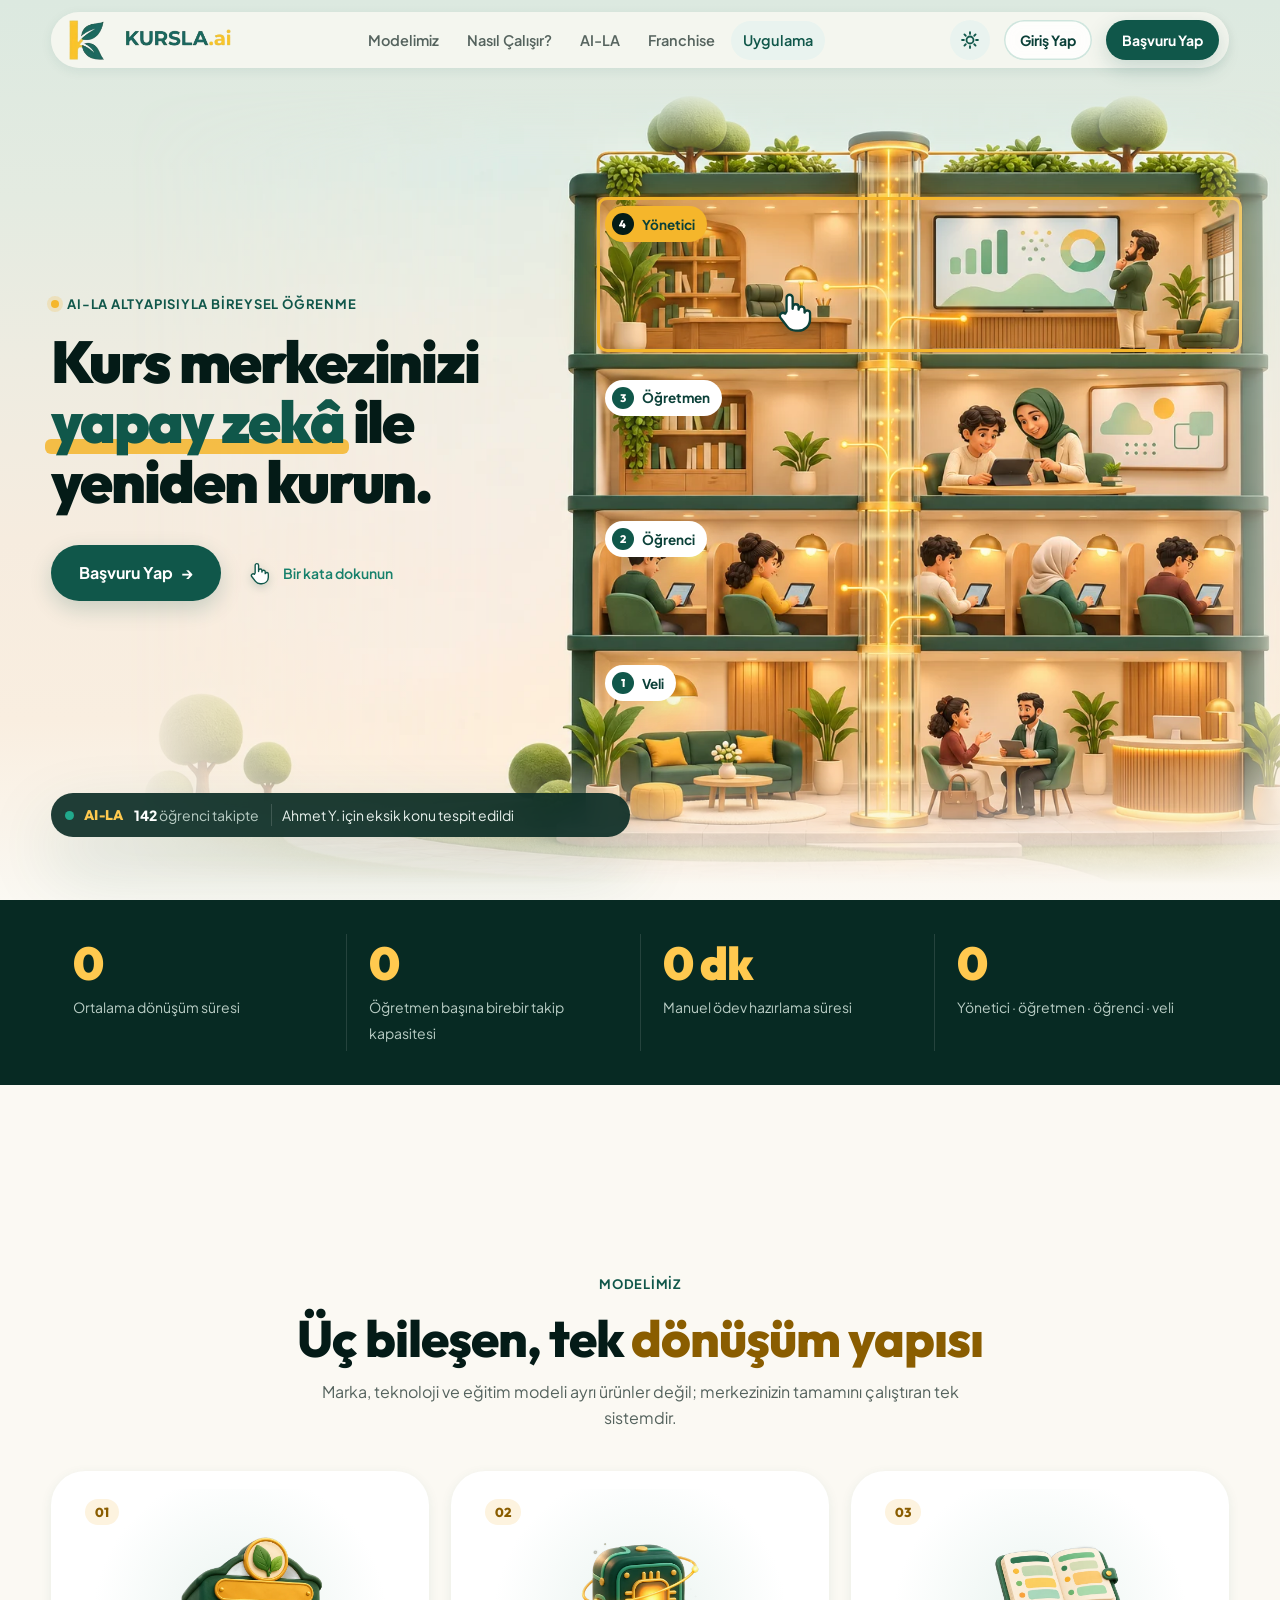
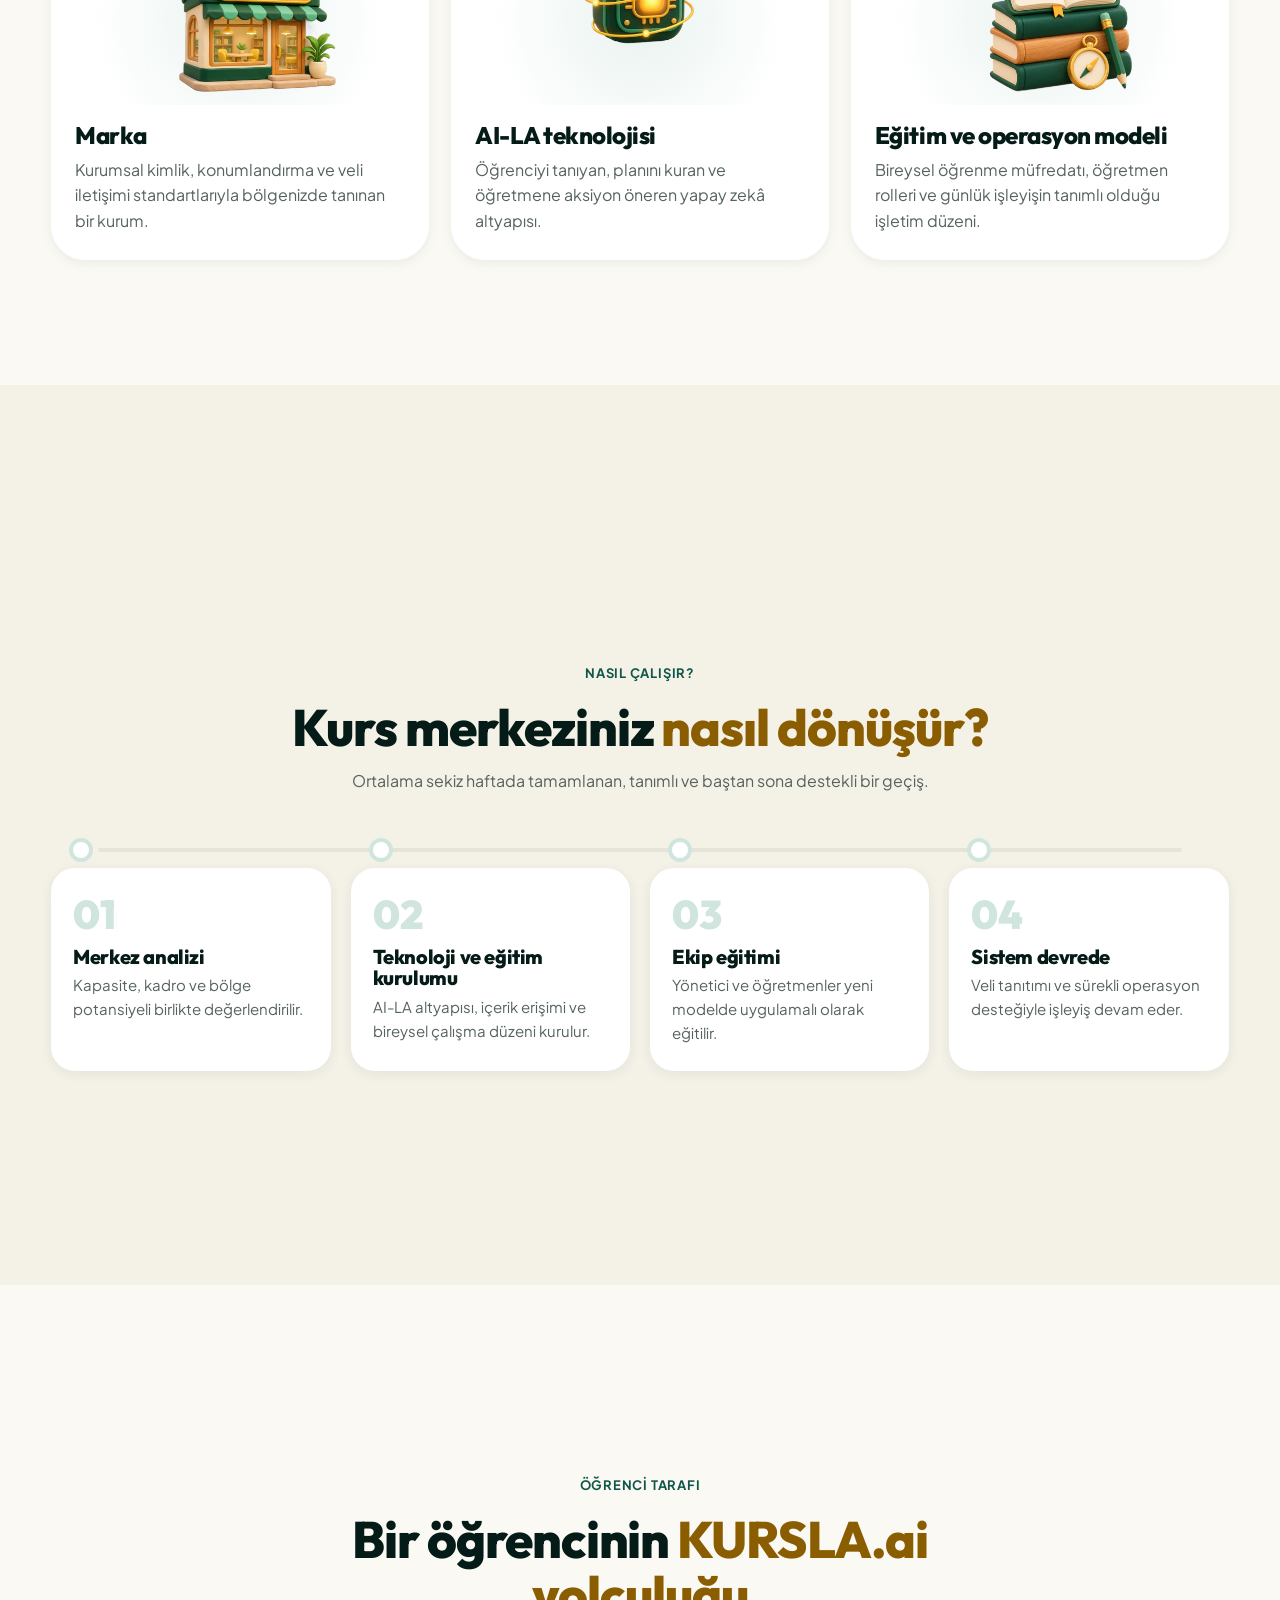
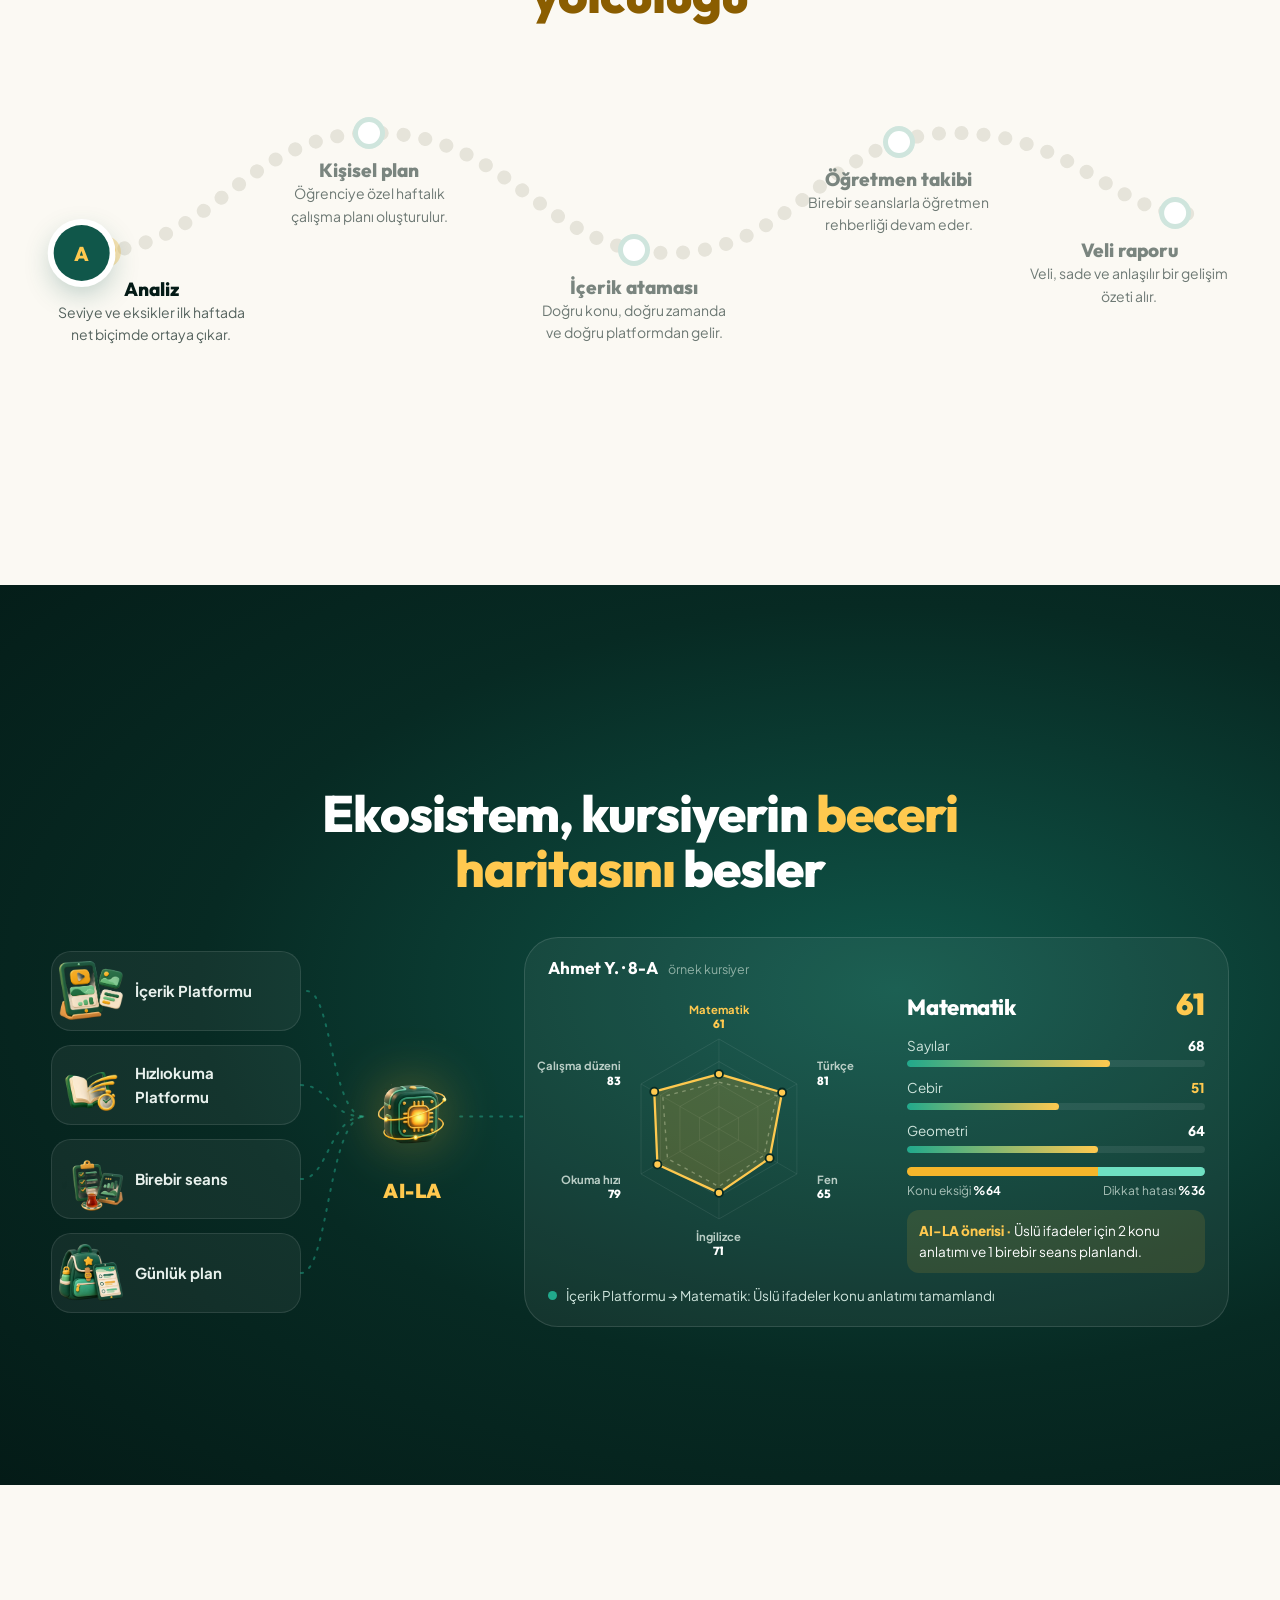
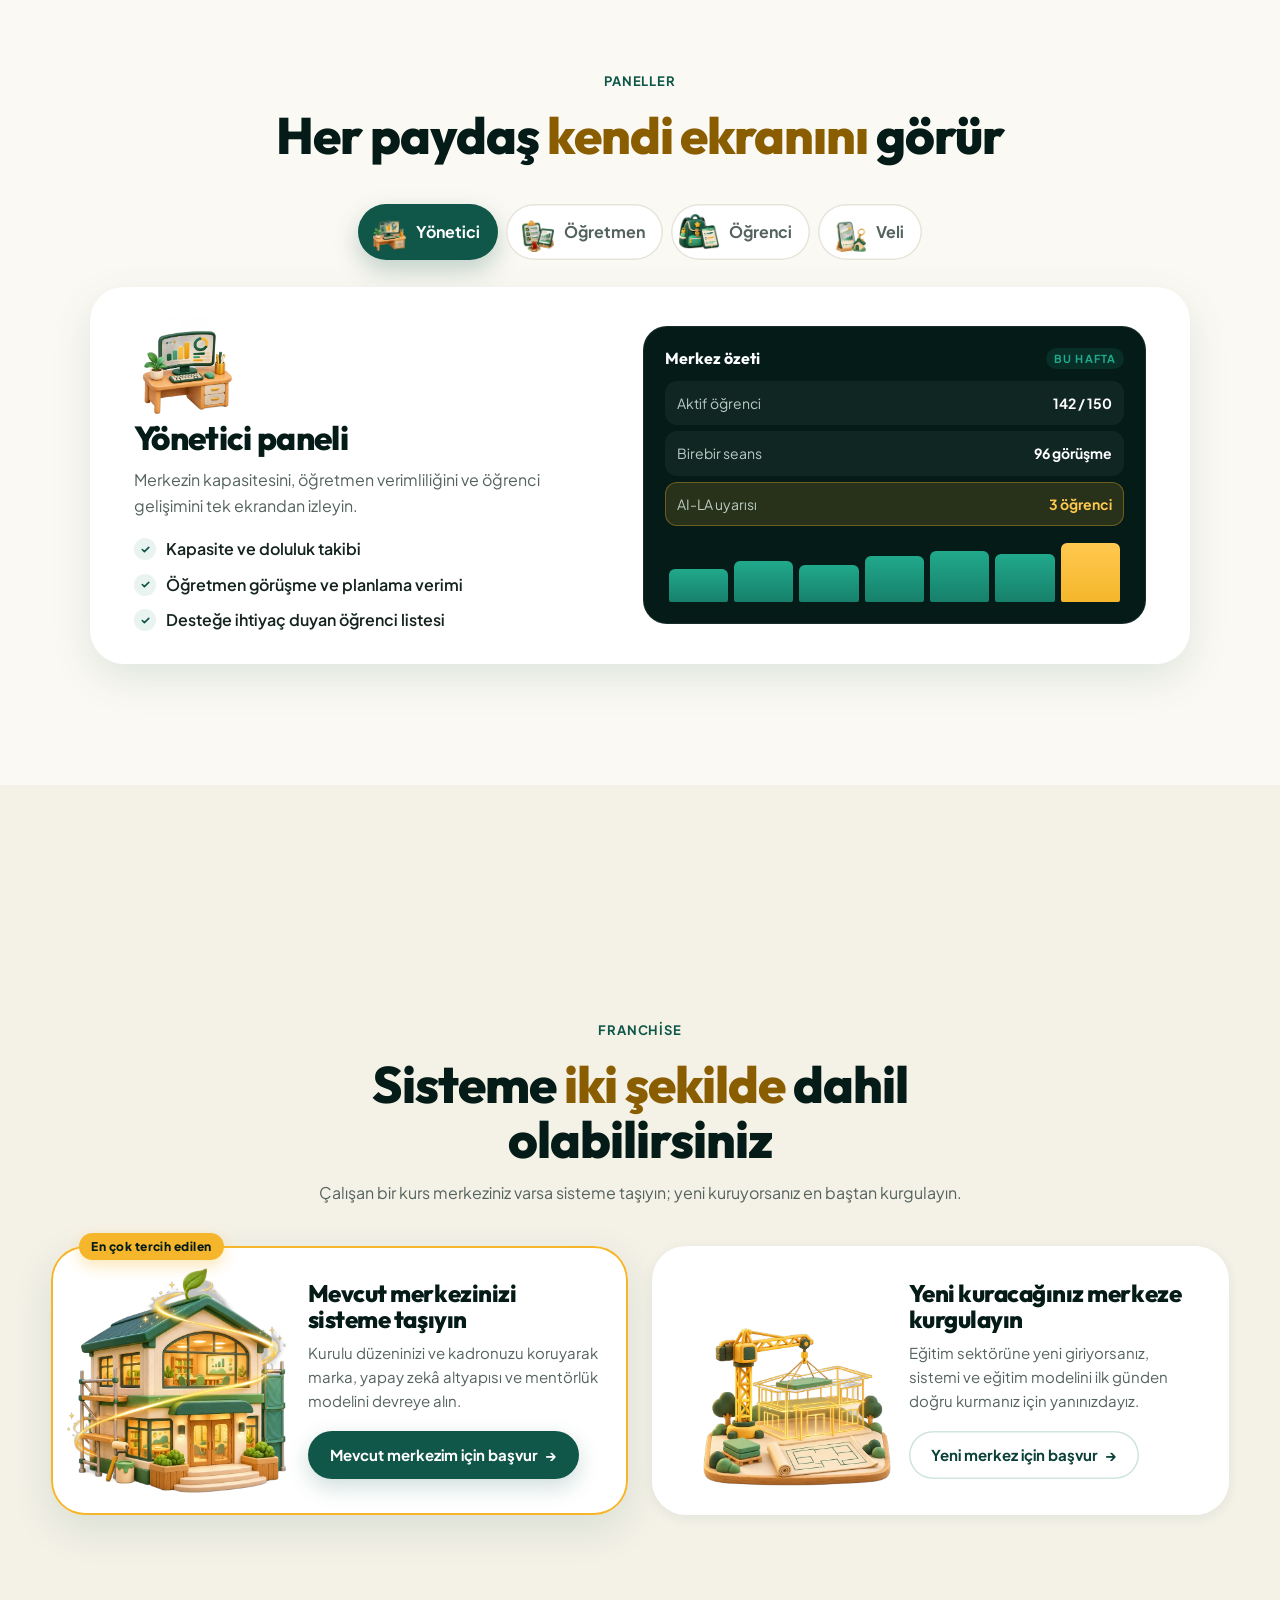
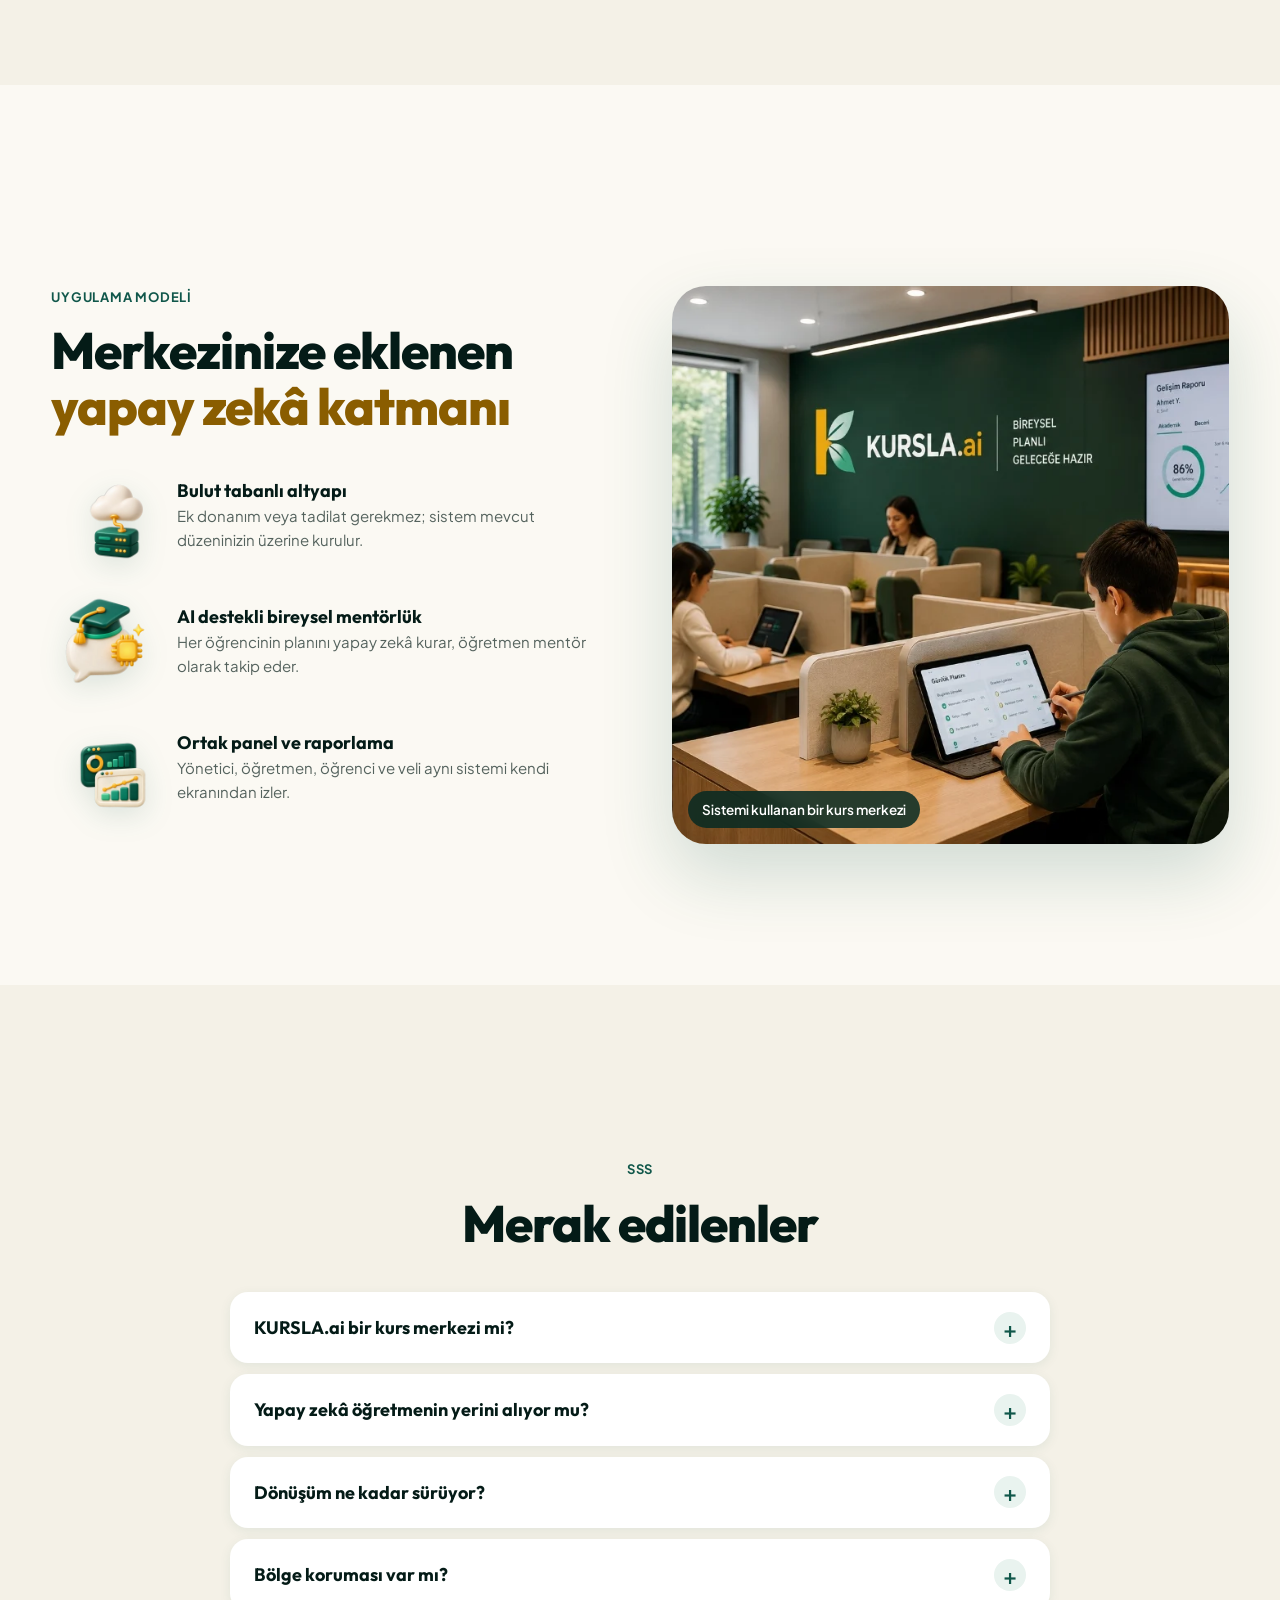
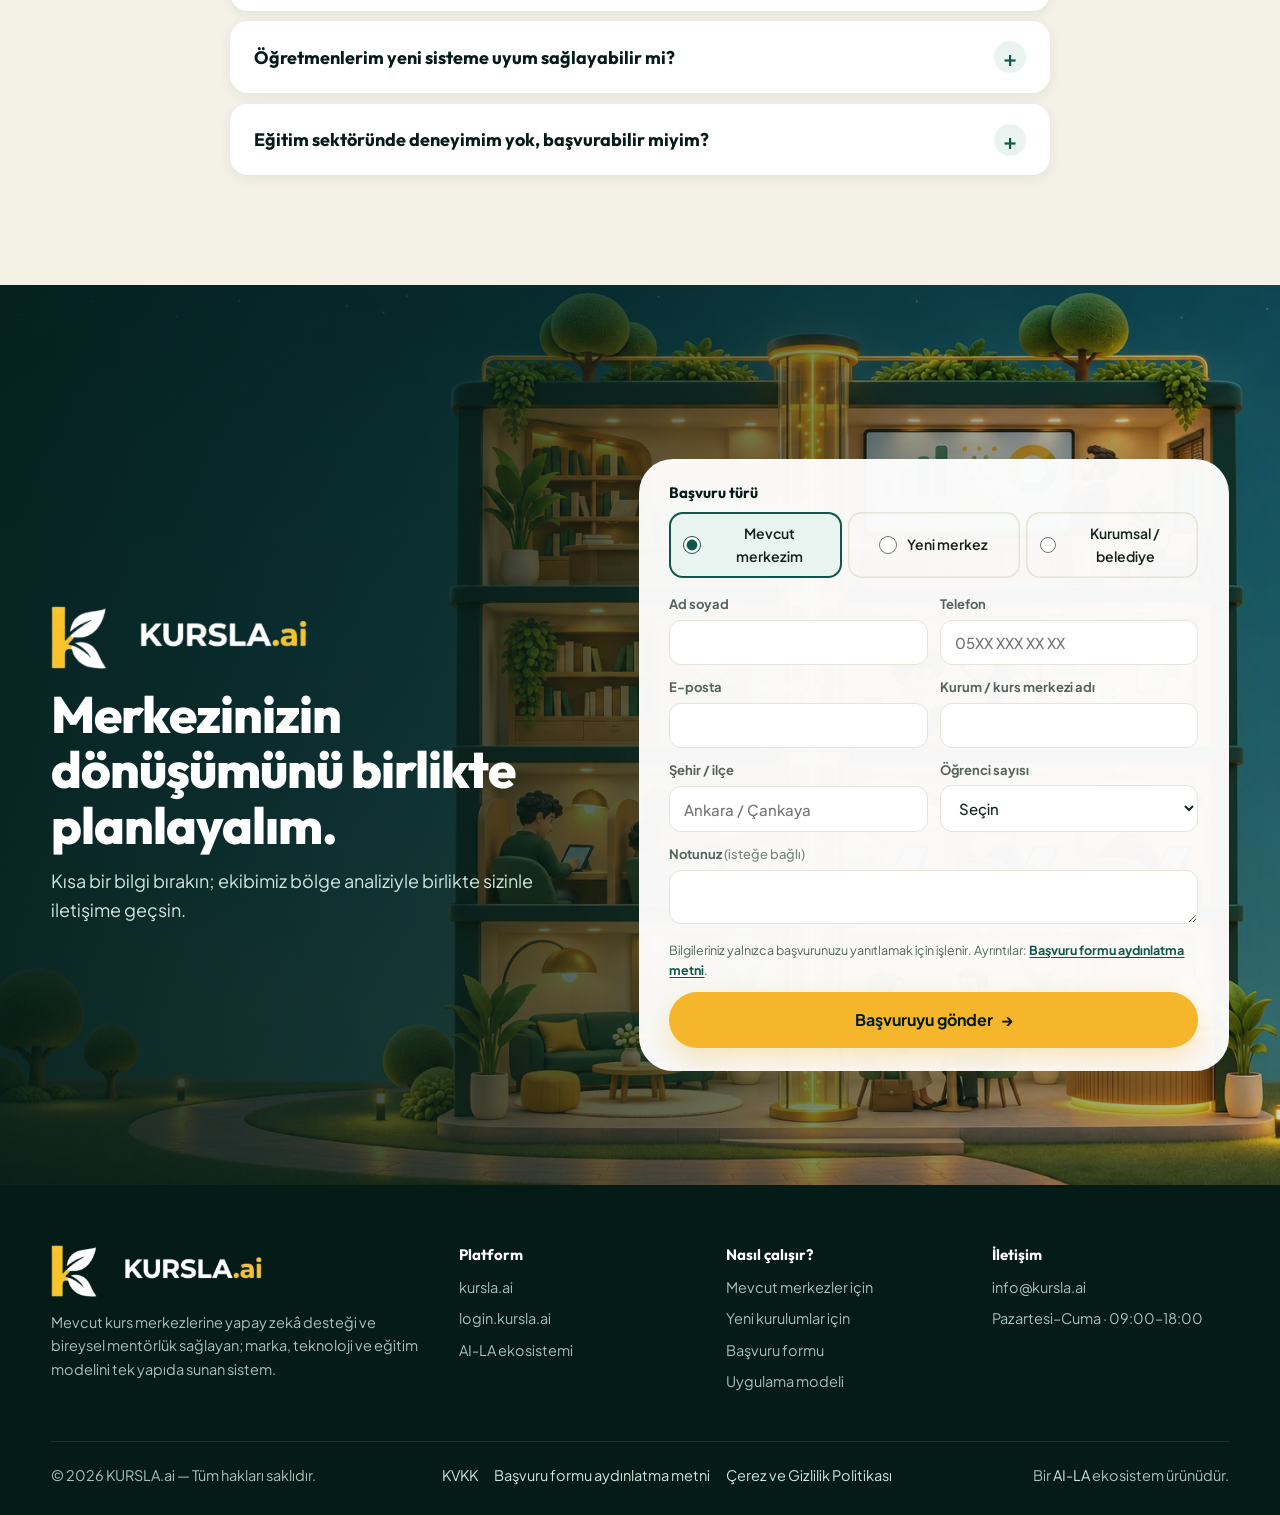
==== commit f86b4731: "Başvuru formu Apps Script'e bağlandı" ====
--- a/index.html
+++ b/index.html
@@ -290,6 +290,6 @@
   </div>
 </footer>
 
-<script src="app.js?v=22"></script>
+<script src="app.js?v=23"></script>
 </body>
 </html>
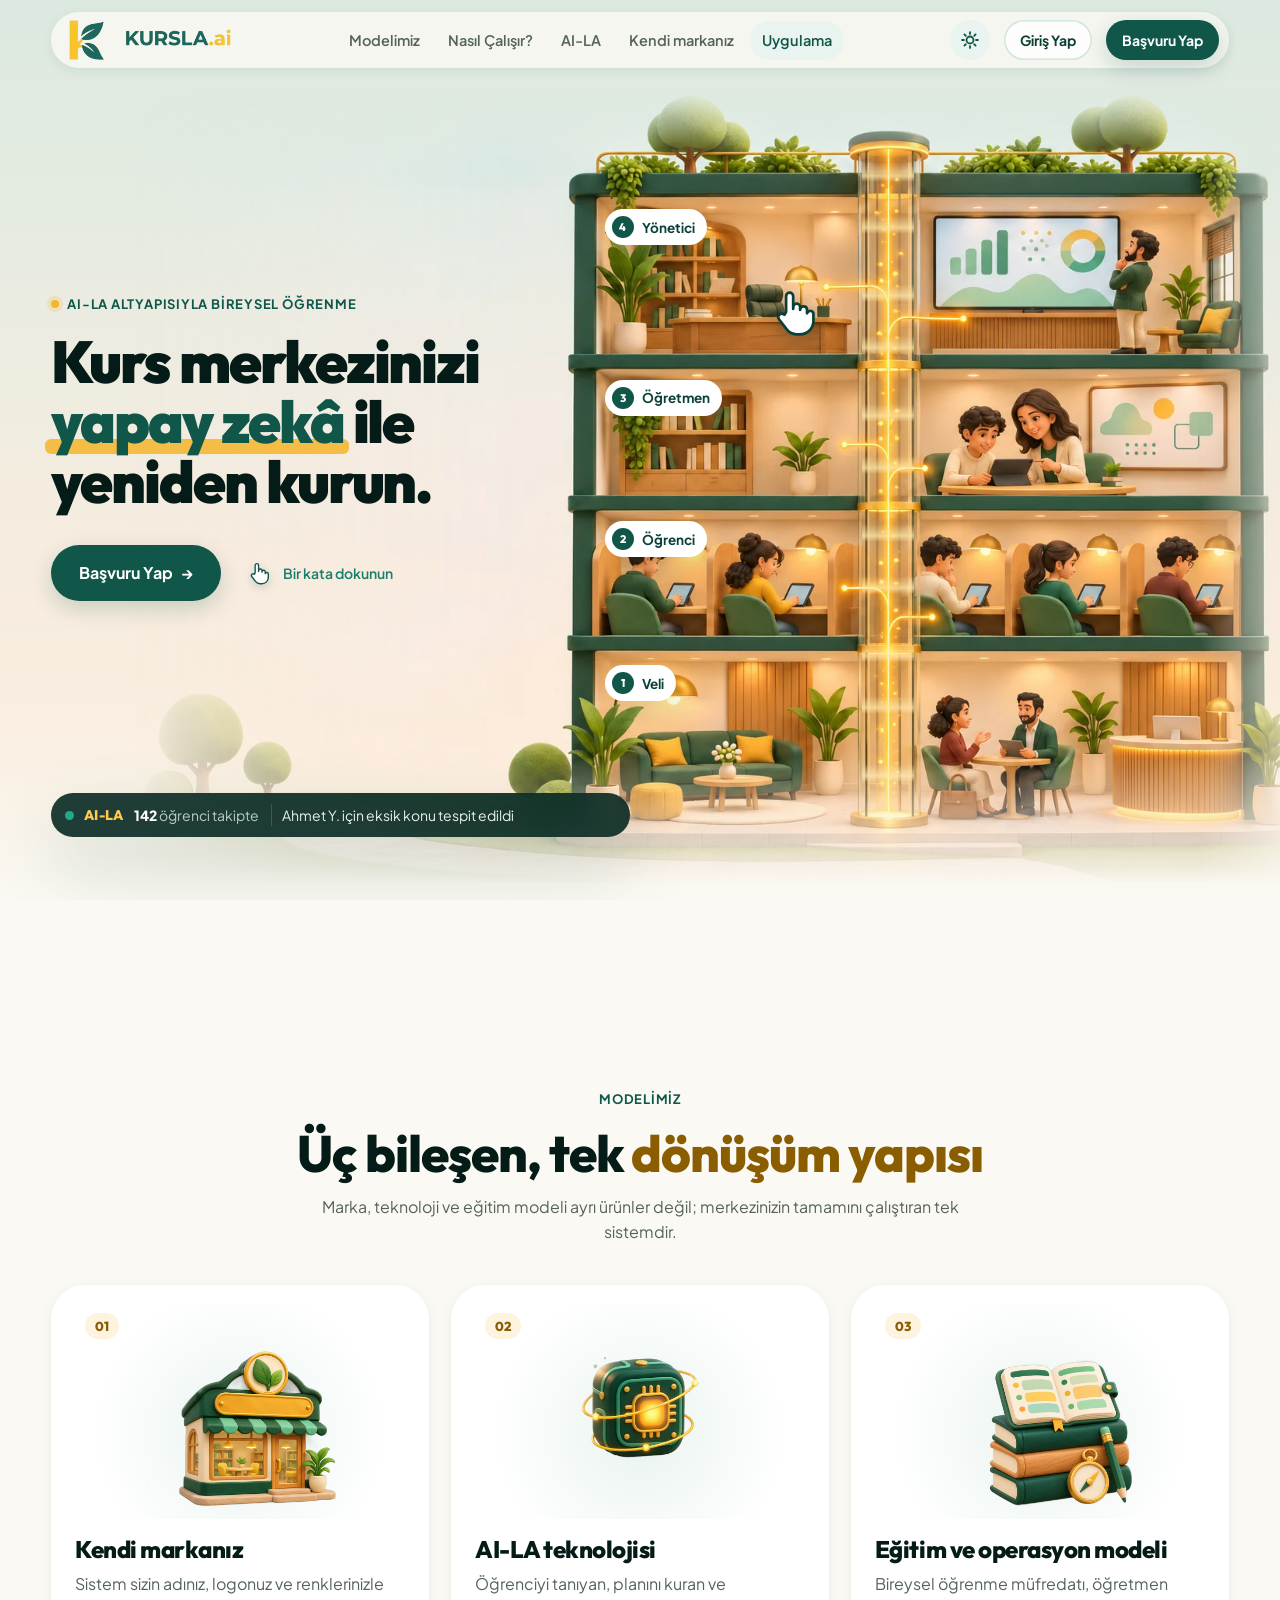
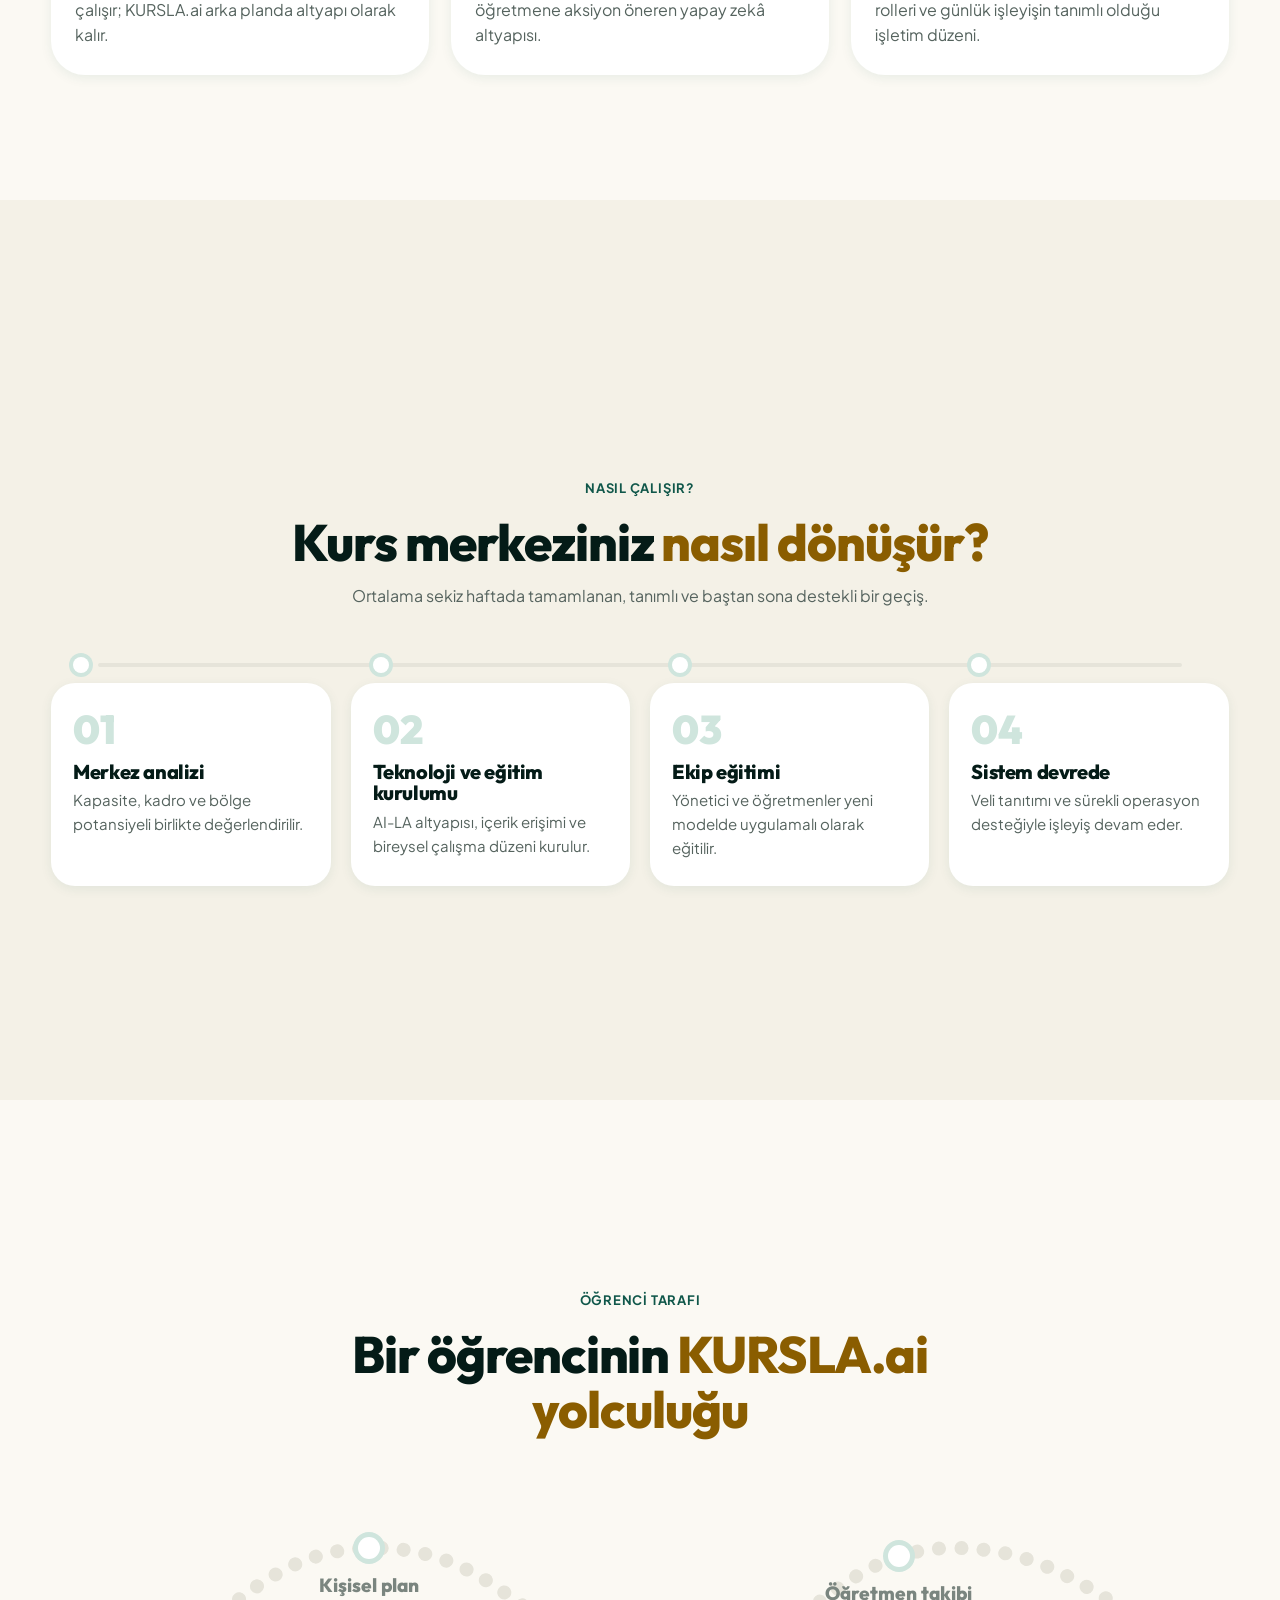
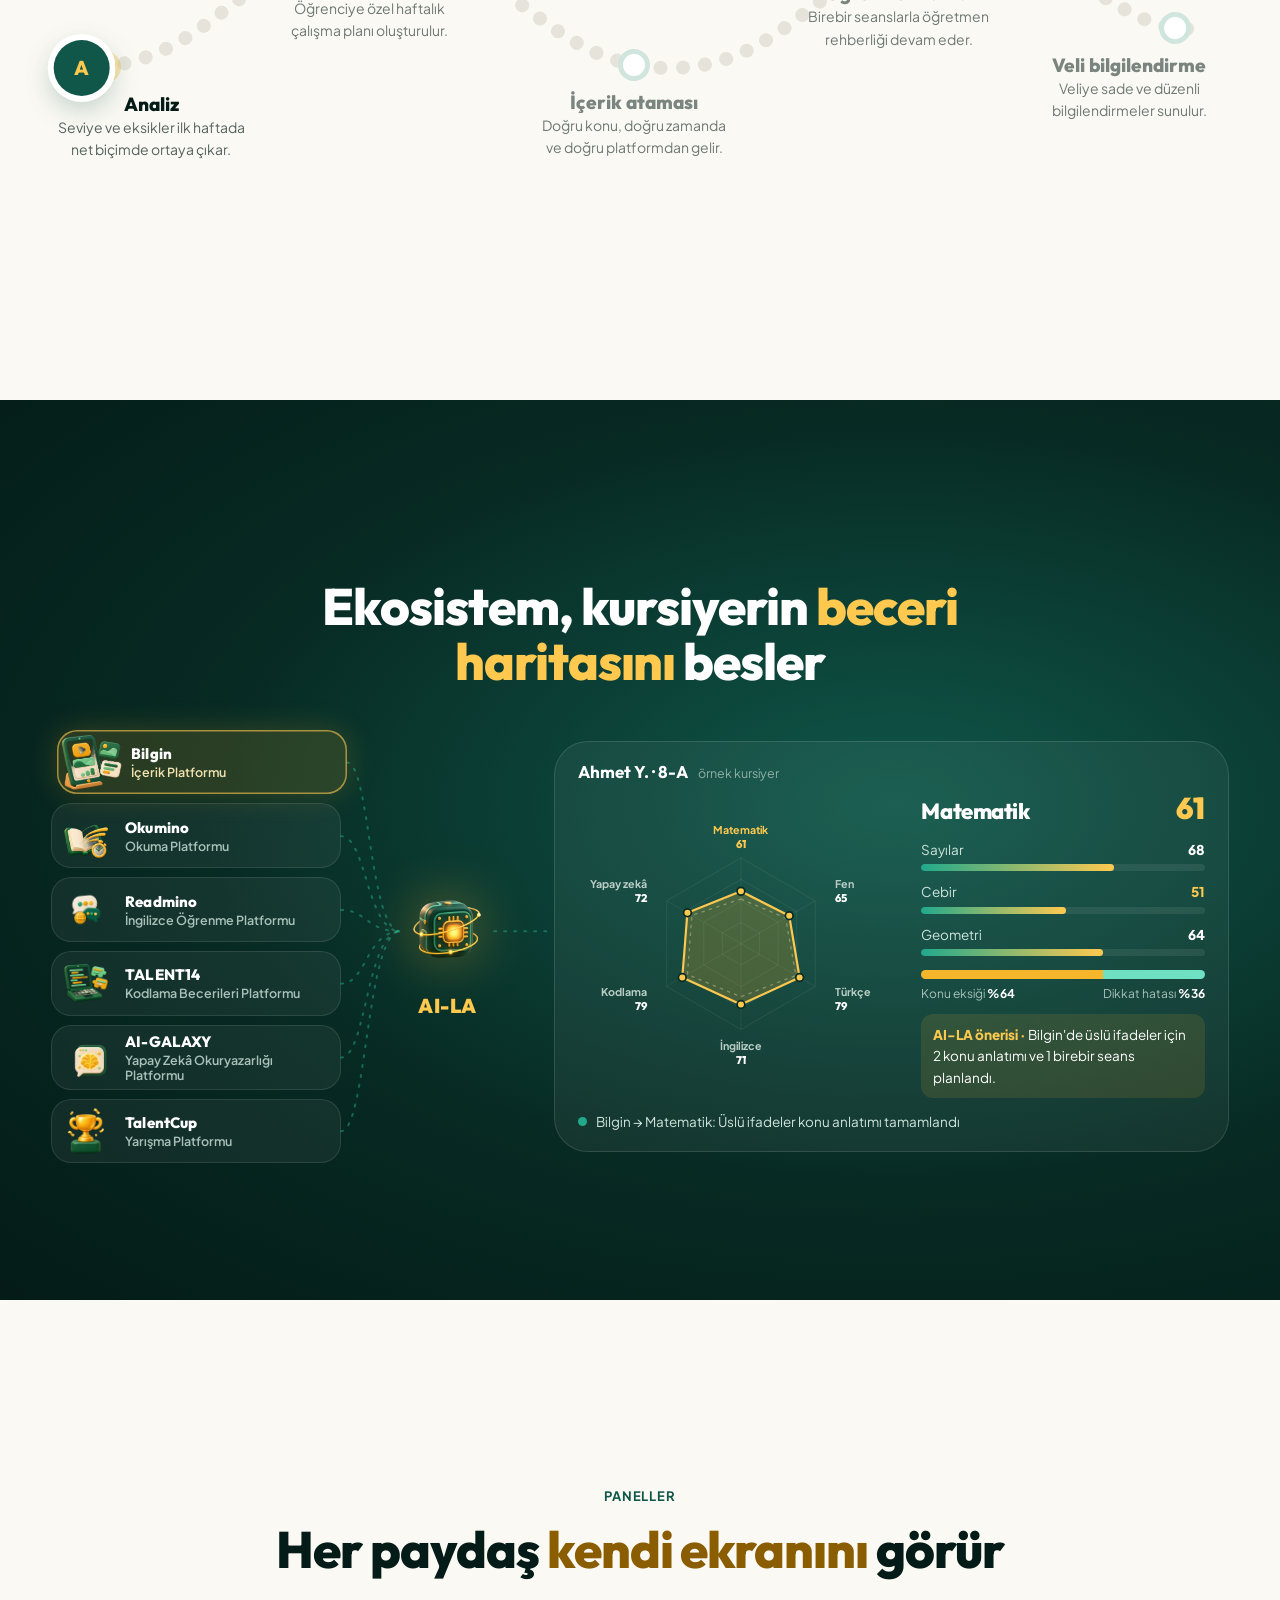
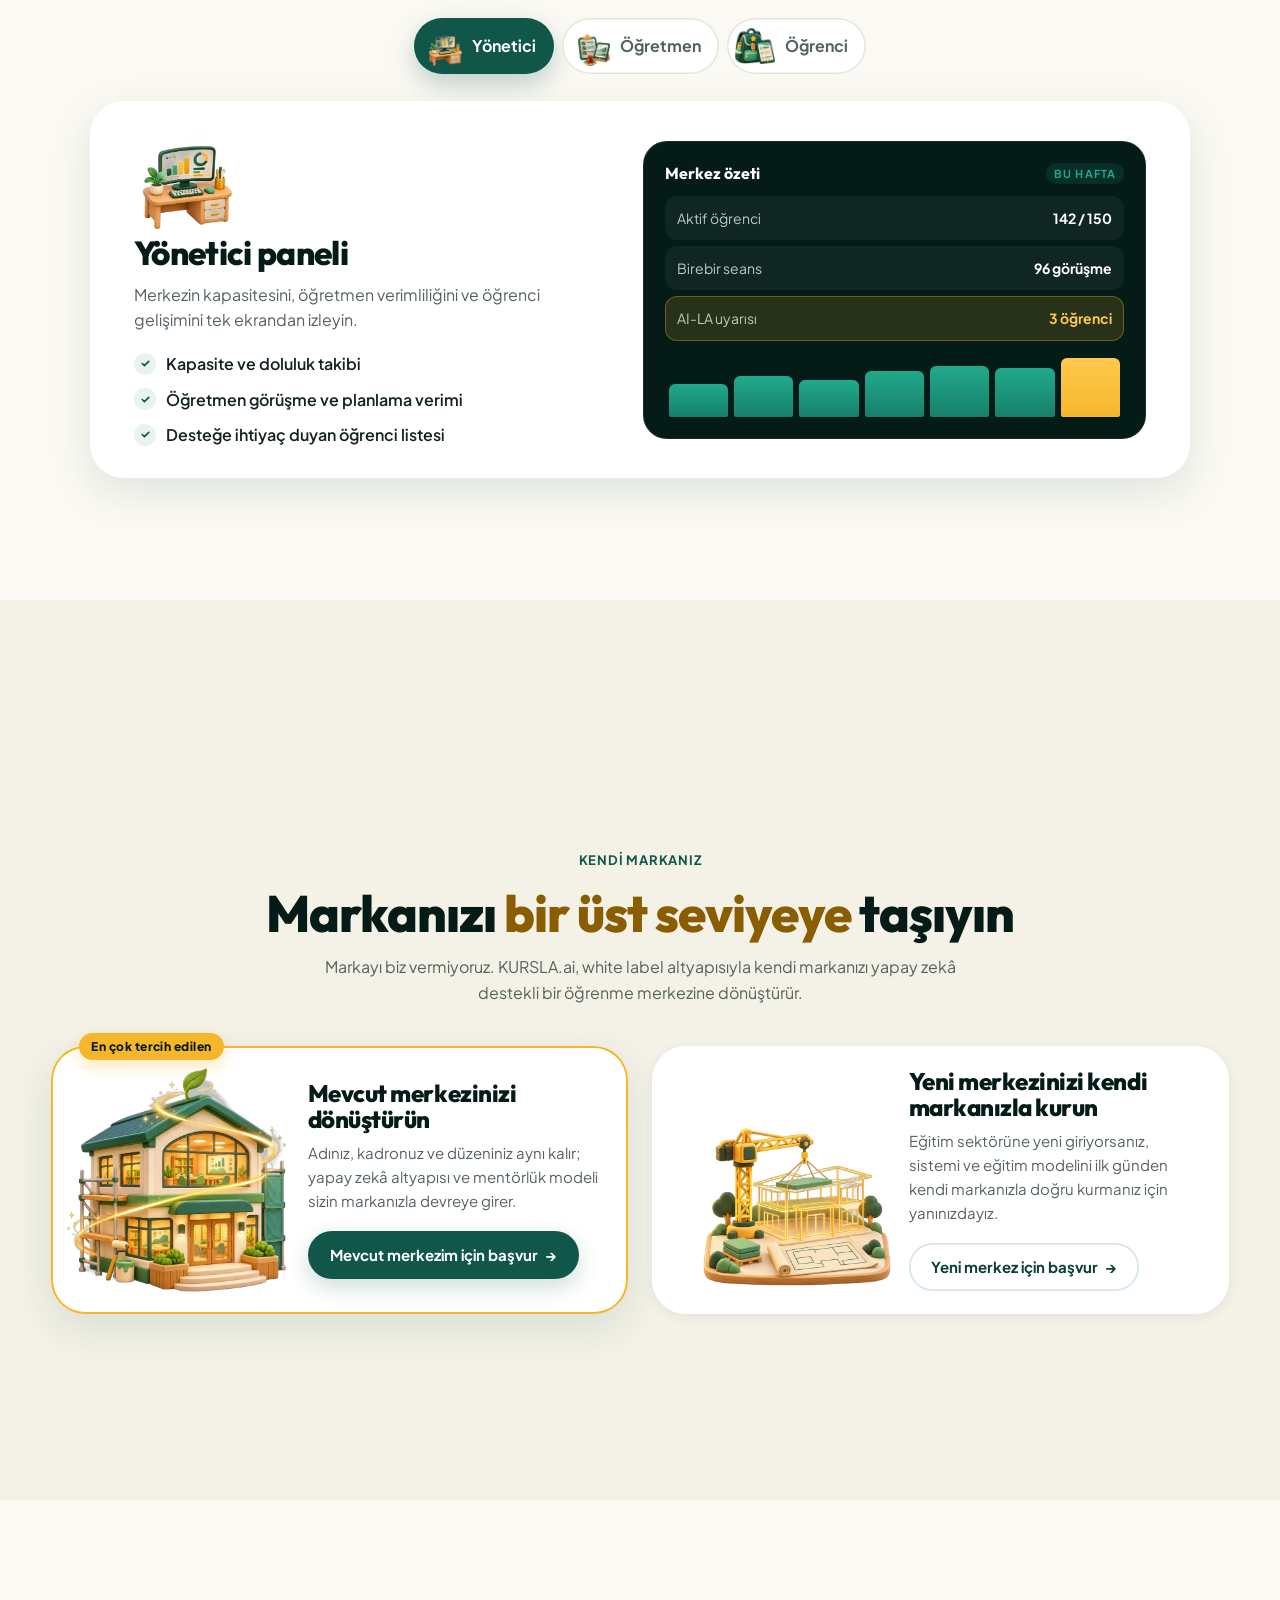
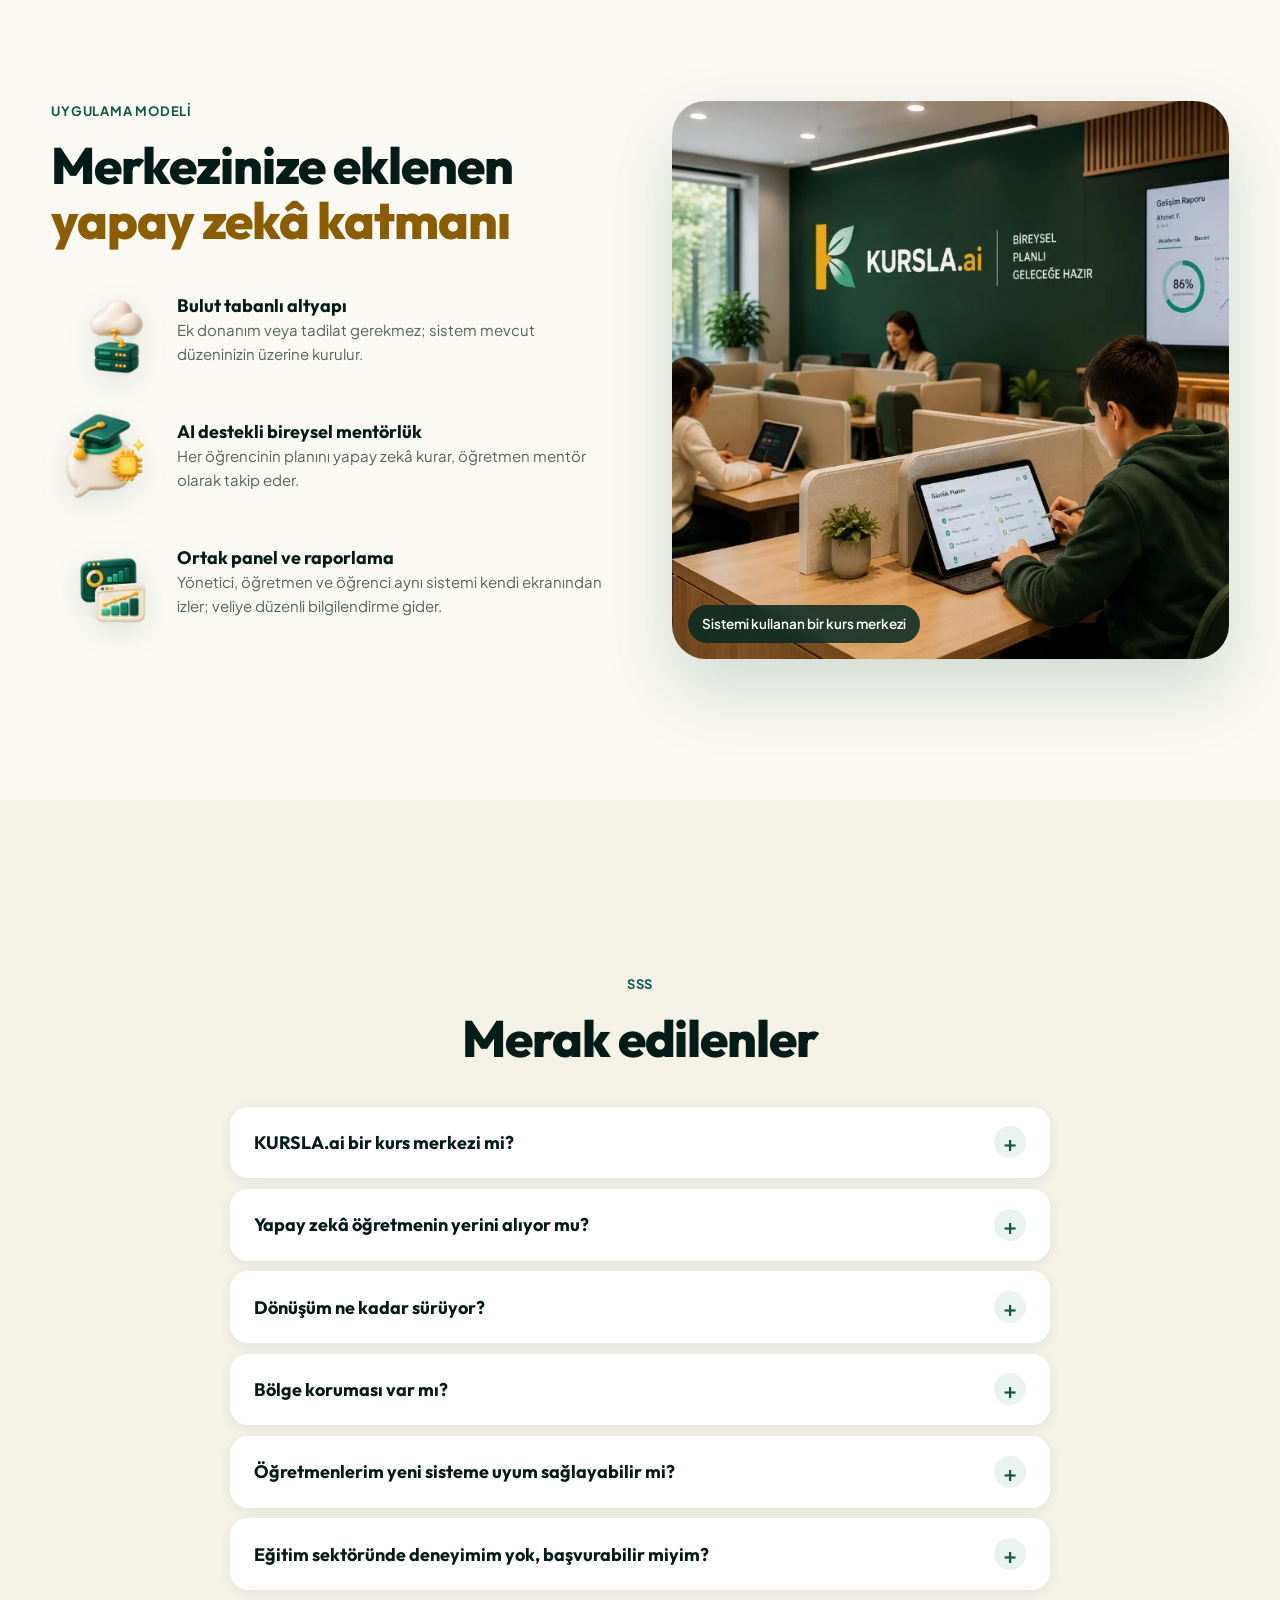
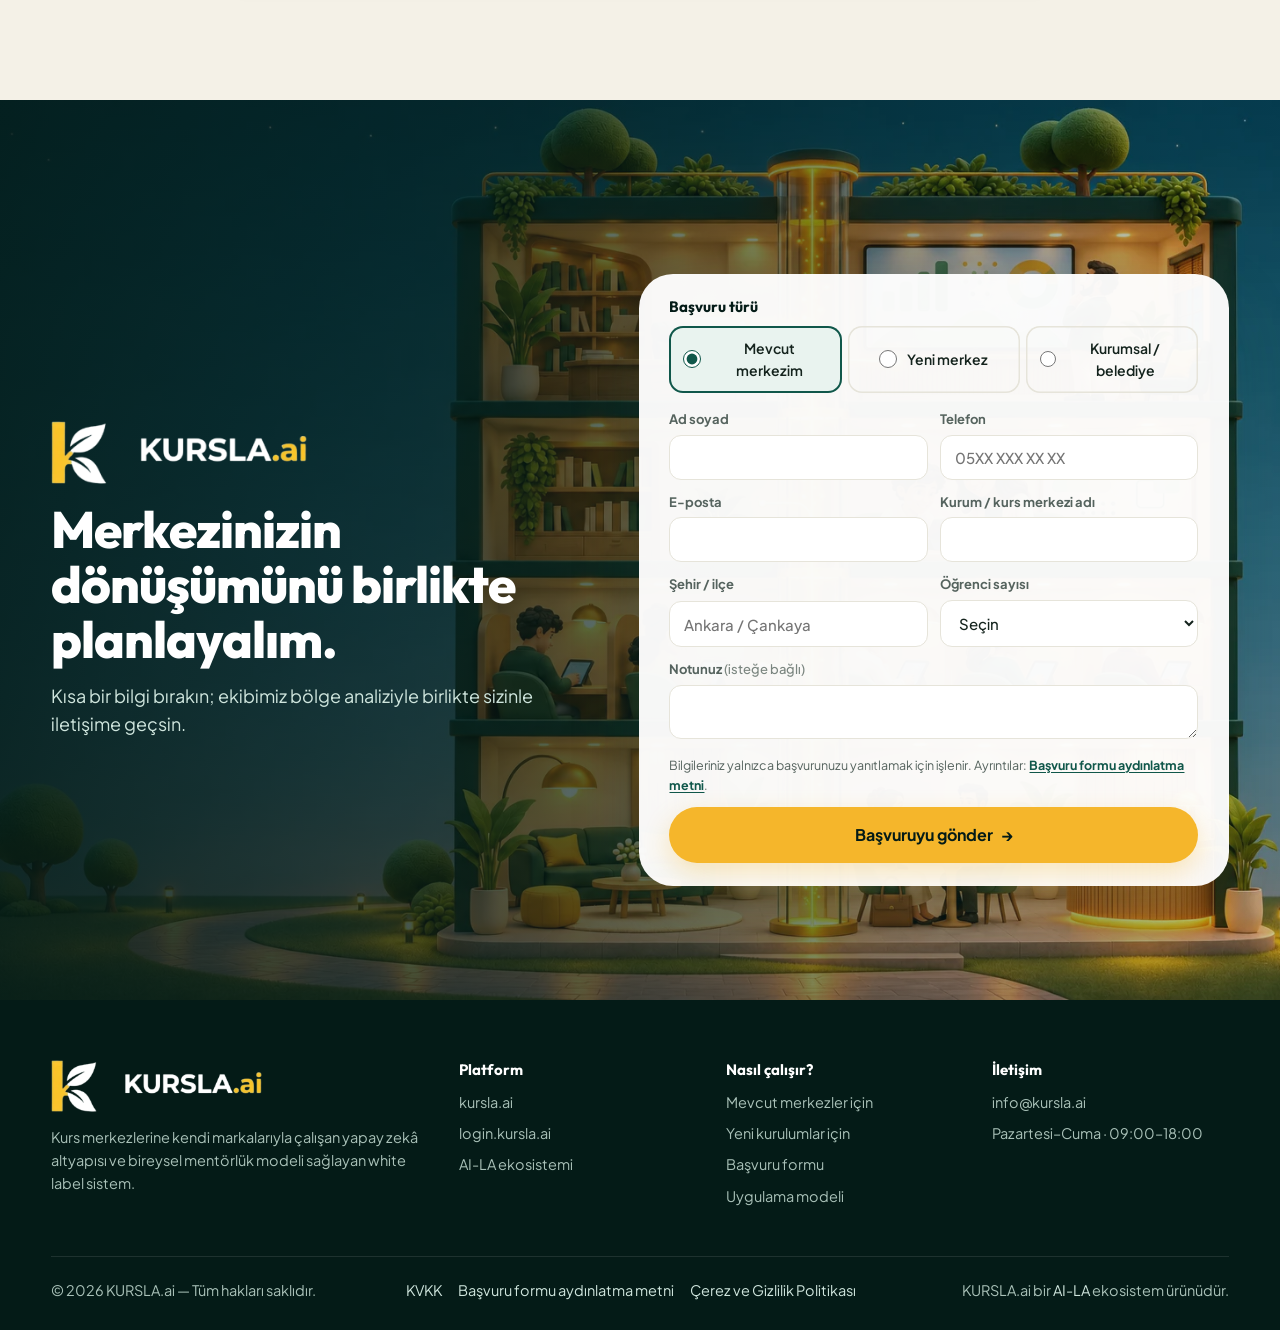
==== commit e5424fa9: "Marka yapısı, kendi markanız (white label), veli bilgilendirme, sayılar kaldırıldı, başörtüsüz hero" ====
--- a/index.html
+++ b/index.html
@@ -4,16 +4,16 @@
 <meta charset="utf-8">
 <meta name="viewport" content="width=device-width, initial-scale=1">
 <title>KURSLA.ai | Yapay Zekâ Destekli Bireysel Öğrenme Merkezi</title>
-<meta name="description" content="KURSLA.ai, mevcut kurs merkezlerine yapay zekâ desteği ve AI destekli bireysel mentörlük sağlayan sistem. Marka, AI-LA altyapısı, eğitim modeli ve operasyon tek yapıda.">
+<meta name="description" content="KURSLA.ai, mevcut kurs merkezlerine yapay zekâ desteği ve AI destekli bireysel mentörlük sağlayan sistem. Kendi markanızla çalışan AI-LA altyapısı, eğitim modeli ve operasyon tek yapıda.">
 <meta property="og:title" content="KURSLA.ai | Kurs merkezinizi yapay zekâ ile yeniden kurun">
-<meta property="og:description" content="Marka, AI-LA teknolojisi ve eğitim modeli tek yapıda. Yönetici, öğretmen, öğrenci ve veli aynı sistemi kendi ekranından izler.">
+<meta property="og:description" content="Markayı biz vermiyoruz, sizin markanızı bir üst seviyeye taşıyoruz. AI-LA teknolojisi ve eğitim modeli, kurs merkezinizin kendi adıyla.">
 <meta property="og:image" content="img/og.jpg">
 <meta name="theme-color" content="#10574a">
 <link rel="icon" href="img/ikon.png" type="image/png">
 <link rel="preconnect" href="https://fonts.googleapis.com">
 <link rel="preconnect" href="https://fonts.gstatic.com" crossorigin>
 <link href="https://fonts.googleapis.com/css2?family=Outfit:wght@500;600;700;800;900&family=Plus+Jakarta+Sans:wght@400;500;600;700&display=swap" rel="stylesheet">
-<link rel="stylesheet" href="style.css?v=22">
+<link rel="stylesheet" href="style.css?v=25">
 <!-- Kursla v1 (15.11.2026). İçerik canlı kursla.ai'den; düzen AI-LA landing'inden; hero fikri Okumino'nun
      "okuma odası"ndan: tek bir Codex sahnesi (kesitli kurs binası), katlar tıklanabilir, AI-LA çekirdeği canlı. -->
 </head>
@@ -25,7 +25,7 @@
     <a href="#model">Modelimiz</a>
     <a href="#nasil">Nasıl Çalışır?</a>
     <a href="#ekosistem">AI-LA</a>
-    <a href="#franchise">Franchise</a>
+    <a href="#markaniz">Kendi markanız</a>
     <a href="#uygulama">Uygulama</a>
   </nav>
   <button class="mod" id="mod" type="button" aria-label="Akşam etüdüne geç" aria-pressed="false">
@@ -42,8 +42,8 @@
 <section class="hero" id="ust" aria-labelledby="heroBaslik">
   <div class="sahne" id="sahne">
     <div class="bina" id="bina">
-      <img class="gunduz" src="img/hero_gunduz.webp" alt="" fetchpriority="high">
-      <img class="aksam" src="img/hero_aksam.webp" alt="" loading="lazy">
+      <img class="gunduz" src="img/hero_gunduz.webp?v=2" alt="" fetchpriority="high">
+      <img class="aksam" src="img/hero_aksam.webp?v=2" alt="" loading="lazy">
       <div class="cekirdek" id="cekirdek" aria-hidden="true"><i class="akis"></i><i class="nabiz" id="nabiz"></i></div>
       <div class="katlar" id="katlar" role="group" aria-label="Kurs merkezi katları. Bir kata tıklayarak o paydaşın ekranını görün."></div>
       <div class="el" id="el" aria-hidden="true"><i class="el-dalga"></i><svg viewBox="0 0 32 32" aria-hidden="true"><path d="M12.5 16V6.6a2.1 2.1 0 0 1 4.2 0v7.6l.1-1.3a2 2 0 0 1 4 .3v1.6l.2-.8a2 2 0 0 1 3.9.6v2.2l.2-.4a1.9 1.9 0 0 1 3.6.9v3.9c0 4.6-3.5 8-8.1 8h-1.9c-2.5 0-4.3-1-5.8-2.9l-4.6-6a2.1 2.1 0 0 1 3.2-2.7Z"/></svg></div>
@@ -80,14 +80,6 @@
   </div>
 </section>
 
-<!-- 2. SAYILAR -->
-<section class="sayilar" aria-label="Kısaca KURSLA.ai">
-  <div class="sayi"><b data-say="8" data-son=" hafta">0</b><span>Ortalama dönüşüm süresi</span></div>
-  <div class="sayi"><b data-say="3" data-on="x">0</b><span>Öğretmen başına birebir takip kapasitesi</span></div>
-  <div class="sayi"><b>0 dk</b><span>Manuel ödev hazırlama süresi</span></div>
-  <div class="sayi"><b data-say="4" data-son=" panel">0</b><span>Yönetici · öğretmen · öğrenci · veli</span></div>
-</section>
-
 <!-- 3. MODEL -->
 <section class="bolum" id="model" aria-labelledby="modelBaslik">
   <div class="bolum-ust">
@@ -99,8 +91,8 @@
     <article class="bilesen gor" style="--d:0">
       <div class="bilesen-gorsel"><img src="img/p_marka.webp" alt="" loading="lazy"></div>
       <span class="no">01</span>
-      <h3>Marka</h3>
-      <p>Kurumsal kimlik, konumlandırma ve veli iletişimi standartlarıyla bölgenizde tanınan bir kurum.</p>
+      <h3>Kendi markanız</h3>
+      <p>Sistem sizin adınız, logonuz ve renklerinizle çalışır; KURSLA.ai arka planda altyapı olarak kalır.</p>
     </article>
     <article class="bilesen gor" style="--d:1">
       <div class="bilesen-gorsel"><img src="img/p_teknoloji.webp" alt="" loading="lazy"></div>
@@ -149,7 +141,7 @@
       <li data-t="0.26"><b>Kişisel plan</b><span>Öğrenciye özel haftalık çalışma planı oluşturulur.</span></li>
       <li data-t="0.5"><b>İçerik ataması</b><span>Doğru konu, doğru zamanda ve doğru platformdan gelir.</span></li>
       <li data-t="0.74"><b>Öğretmen takibi</b><span>Birebir seanslarla öğretmen rehberliği devam eder.</span></li>
-      <li data-t="0.98"><b>Veli raporu</b><span>Veli, sade ve anlaşılır bir gelişim özeti alır.</span></li>
+      <li data-t="0.98"><b>Veli bilgilendirme</b><span>Veliye sade ve düzenli bilgilendirmeler sunulur.</span></li>
     </ol>
   </div>
 </section>
@@ -185,25 +177,25 @@
   <div class="panel-alan" id="panelAlan"></div>
 </section>
 
-<!-- 8. FRANCHISE -->
-<section class="bolum bolum-krem" id="franchise" aria-labelledby="frBaslik">
-  <div class="bolum-ust">
-    <p class="ust-etiket">Franchise</p>
-    <h2 id="frBaslik">Sisteme <span class="y">iki şekilde</span> dahil olabilirsiniz</h2>
-    <p class="giris-metin">Çalışan bir kurs merkeziniz varsa sisteme taşıyın; yeni kuruyorsanız en baştan kurgulayın.</p>
+<!-- 8. KENDİ MARKANIZ (white label) -->
+<section class="bolum bolum-krem" id="markaniz" aria-labelledby="frBaslik">
+  <div class="bolum-ust">
+    <p class="ust-etiket">Kendi markanız</p>
+    <h2 id="frBaslik">Markanızı <span class="y">bir üst seviyeye</span> taşıyın</h2>
+    <p class="giris-metin">Markayı biz vermiyoruz. KURSLA.ai, white label altyapısıyla kendi markanızı yapay zekâ destekli bir öğrenme merkezine dönüştürür.</p>
   </div>
   <div class="ikili">
     <article class="yol-kart one gor" style="--d:0">
       <span class="rozet">En çok tercih edilen</span>
       <img src="img/y_mevcut.webp" alt="" loading="lazy">
-      <div><h3>Mevcut merkezinizi sisteme taşıyın</h3>
-      <p>Kurulu düzeninizi ve kadronuzu koruyarak marka, yapay zekâ altyapısı ve mentörlük modelini devreye alın.</p>
+      <div><h3>Mevcut merkezinizi dönüştürün</h3>
+      <p>Adınız, kadronuz ve düzeniniz aynı kalır; yapay zekâ altyapısı ve mentörlük modeli sizin markanızla devreye girer.</p>
       <a class="btn" href="#basvuru" data-tur="donusum">Mevcut merkezim için başvur <span aria-hidden="true">→</span></a></div>
     </article>
     <article class="yol-kart gor" style="--d:1">
       <img src="img/y_yeni.webp" alt="" loading="lazy">
-      <div><h3>Yeni kuracağınız merkeze kurgulayın</h3>
-      <p>Eğitim sektörüne yeni giriyorsanız, sistemi ve eğitim modelini ilk günden doğru kurmanız için yanınızdayız.</p>
+      <div><h3>Yeni merkezinizi kendi markanızla kurun</h3>
+      <p>Eğitim sektörüne yeni giriyorsanız, sistemi ve eğitim modelini ilk günden kendi markanızla doğru kurmanız için yanınızdayız.</p>
       <a class="btn btn-ghost" href="#basvuru" data-tur="yeni">Yeni merkez için başvur <span aria-hidden="true">→</span></a></div>
     </article>
   </div>
@@ -218,7 +210,7 @@
       <ul class="uy-liste">
         <li class="gor" style="--d:0"><img class="ikon3d" src="img/u_bulut.webp?v=2" alt="" loading="lazy"><div><b>Bulut tabanlı altyapı</b><p>Ek donanım veya tadilat gerekmez; sistem mevcut düzeninizin üzerine kurulur.</p></div></li>
         <li class="gor" style="--d:1"><img class="ikon3d" src="img/u_mentor.webp?v=2" alt="" loading="lazy"><div><b>AI destekli bireysel mentörlük</b><p>Her öğrencinin planını yapay zekâ kurar, öğretmen mentör olarak takip eder.</p></div></li>
-        <li class="gor" style="--d:2"><img class="ikon3d" src="img/u_panel.webp?v=2" alt="" loading="lazy"><div><b>Ortak panel ve raporlama</b><p>Yönetici, öğretmen, öğrenci ve veli aynı sistemi kendi ekranından izler.</p></div></li>
+        <li class="gor" style="--d:2"><img class="ikon3d" src="img/u_panel.webp?v=2" alt="" loading="lazy"><div><b>Ortak panel ve raporlama</b><p>Yönetici, öğretmen ve öğrenci aynı sistemi kendi ekranından izler; veliye düzenli bilgilendirme gider.</p></div></li>
       </ul>
     </div>
     <figure class="foto gor">
@@ -239,7 +231,7 @@
 
 <!-- 11. BAŞVURU: aynı bina, akşam -->
 <section class="basvuru" id="basvuru" aria-labelledby="basBaslik">
-  <div class="basvuru-zemin" aria-hidden="true"><img src="img/hero_aksam.webp" alt="" loading="lazy"></div>
+  <div class="basvuru-zemin" aria-hidden="true"><img src="img/hero_aksam.webp?v=2" alt="" loading="lazy"></div>
   <div class="basvuru-ic">
     <div class="basvuru-metin">
       <img class="basvuru-logo" src="img/kursla_logo_beyaz.webp" alt="KURSLA.ai" width="677" height="368">
@@ -277,19 +269,19 @@
   <div class="alt-izgara">
     <div class="alt-marka">
       <img src="img/kursla_logo_beyaz.webp" alt="KURSLA.ai" width="677" height="368">
-      <p>Mevcut kurs merkezlerine yapay zekâ desteği ve bireysel mentörlük sağlayan; marka, teknoloji ve eğitim modelini tek yapıda sunan sistem.</p>
+      <p>Kurs merkezlerine kendi markalarıyla çalışan yapay zekâ altyapısı ve bireysel mentörlük modeli sağlayan white label sistem.</p>
     </div>
     <div><h4>Platform</h4><a href="https://kursla.ai">kursla.ai</a><a href="https://login.kursla.ai">login.kursla.ai</a><a href="https://ai-la.ai">AI-LA ekosistemi</a></div>
-    <div><h4>Nasıl çalışır?</h4><a href="#franchise">Mevcut merkezler için</a><a href="#franchise">Yeni kurulumlar için</a><a href="#basvuru">Başvuru formu</a><a href="#uygulama">Uygulama modeli</a></div>
+    <div><h4>Nasıl çalışır?</h4><a href="#markaniz">Mevcut merkezler için</a><a href="#markaniz">Yeni kurulumlar için</a><a href="#basvuru">Başvuru formu</a><a href="#uygulama">Uygulama modeli</a></div>
     <div><h4>İletişim</h4><a href="mailto:info@kursla.ai">info@kursla.ai</a><span>Pazartesi–Cuma · 09:00–18:00</span></div>
   </div>
   <div class="alt-son">
     <span>© 2026 KURSLA.ai — Tüm hakları saklıdır.</span>
     <span class="alt-yasal"><a href="kvkk/">KVKK</a><a href="kvkk/#basvuru-formu">Başvuru formu aydınlatma metni</a><a href="https://bilisimschool.com/kvkk/cerez_ve_gizlilik_politikasi.pdf" target="_blank" rel="noopener">Çerez ve Gizlilik Politikası</a></span>
-    <span>Bir <a href="https://ai-la.ai">AI-LA</a> ekosistem ürünüdür.</span>
+    <span>KURSLA.ai bir <a href="https://ai-la.ai">AI-LA</a> ekosistem ürünüdür.</span>
   </div>
 </footer>
 
-<script src="app.js?v=23"></script>
+<script src="app.js?v=24"></script>
 </body>
 </html>
--- a/style.css
+++ b/style.css
@@ -67,7 +67,7 @@
 .bina .aksam{opacity:0}
 body.aksam .bina .aksam{opacity:1}
 .hero::after{content:none}
-body.aksam .hero{background:linear-gradient(180deg,#0f4b5d 0%,#13576a 22%,#1c6474 40%,#286d7a 60%,#2c6a6c 78%,#1f4a40 100%)}
+body.aksam .hero{background:linear-gradient(180deg,#044460 0%,#0f5776 22%,#1b6584 40%,#337491 60%,#4a7577 78%,#25473b 100%)}
 .hero-sol{position:relative;z-index:3;min-height:max(100svh,624px);display:flex;align-items:center;padding:100px var(--kenar) 110px;max-width:min(680px,calc(97vw - var(--bh) * .81 - 32px));pointer-events:none}
 .hero-sol>*{pointer-events:auto}
 .baslik{transition:opacity .45s,transform .55s var(--ease)}
@@ -241,7 +241,7 @@
 .bolum-koyu h2{color:#fff}
 .bolum-koyu .y{color:var(--altin-y)}
 .bolum-koyu .ust-etiket{color:#6fe0c2}
-.besle{position:relative;display:grid;grid-template-columns:minmax(200px,250px) 120px minmax(0,1fr);grid-template-rows:auto auto;column-gap:clamp(24px,4vw,64px);row-gap:18px;align-items:center;max-width:1220px;margin:0 auto}
+.besle{position:relative;display:grid;grid-template-columns:minmax(230px,290px) 110px minmax(0,1fr);grid-template-rows:auto auto;column-gap:clamp(24px,4vw,64px);row-gap:18px;align-items:center;max-width:1220px;margin:0 auto}
 .besle-cizgi{position:absolute;inset:0;width:100%;height:100%;overflow:visible;pointer-events:none}
 .besle-cizgi .hat{fill:none;stroke:#21a98c80;stroke-width:2;stroke-dasharray:2 8;stroke-linecap:round}
 .besle-cizgi .hat.aktif{stroke:#ffc94fb3;stroke-dasharray:none}
@@ -249,6 +249,10 @@
 .kaynaklar{list-style:none;display:grid;gap:14px;grid-row:1}
 .kaynak{display:flex;align-items:center;gap:12px;width:100%;padding:8px 14px 8px 8px;border-radius:20px;background:#ffffff0d;box-shadow:inset 0 0 0 1px #ffffff1a;color:#e8f1ed;font-weight:700;font-size:15px;text-align:left;transition:background .3s,box-shadow .3s,transform .3s var(--ease)}
 .kaynak img{width:64px;height:64px;object-fit:contain;flex:none;transition:transform .4s var(--ease)}
+.kaynak span{display:flex;flex-direction:column;line-height:1.2}
+.kaynak b{font:800 15px var(--baslik);color:#fff;letter-spacing:.01em}
+.kaynak small{font-size:12.5px;font-weight:600;color:#a9c1b8;margin-top:2px}
+.kaynak.aktif small{color:#f3e2b0}
 .kaynak:hover{background:#ffffff17}
 .kaynak.aktif{background:#f5b62b24;box-shadow:inset 0 0 0 1.5px #ffc94f99,0 0 30px #f5b62b33;transform:translateX(6px)}
 .kaynak.aktif img{transform:scale(1.08) rotate(-3deg)}
@@ -421,8 +425,9 @@
   .panel-gorsel{width:clamp(64px,12svh,120px);height:clamp(64px,12svh,120px)}
   .sekmeler{margin-bottom:clamp(14px,3svh,30px)}
   .yol-kart img{max-height:clamp(150px,36svh,320px)}
-  .kaynaklar{gap:clamp(8px,1.6svh,14px)}
-  .kaynak img{width:clamp(44px,8svh,64px);height:clamp(44px,8svh,64px)}
+  .kaynaklar{gap:clamp(5px,1svh,10px)}
+  .kaynak{padding-top:clamp(3px,.6svh,8px);padding-bottom:clamp(3px,.6svh,8px)}
+  .kaynak img{width:clamp(38px,6.4svh,54px);height:clamp(38px,6.4svh,54px)}
   .harita{padding:clamp(12px,2.4svh,20px) 24px}
   .radar{max-height:clamp(220px,42svh,330px)}
   .uy-liste{gap:clamp(10px,2svh,18px);margin:clamp(14px,3svh,28px) 0}
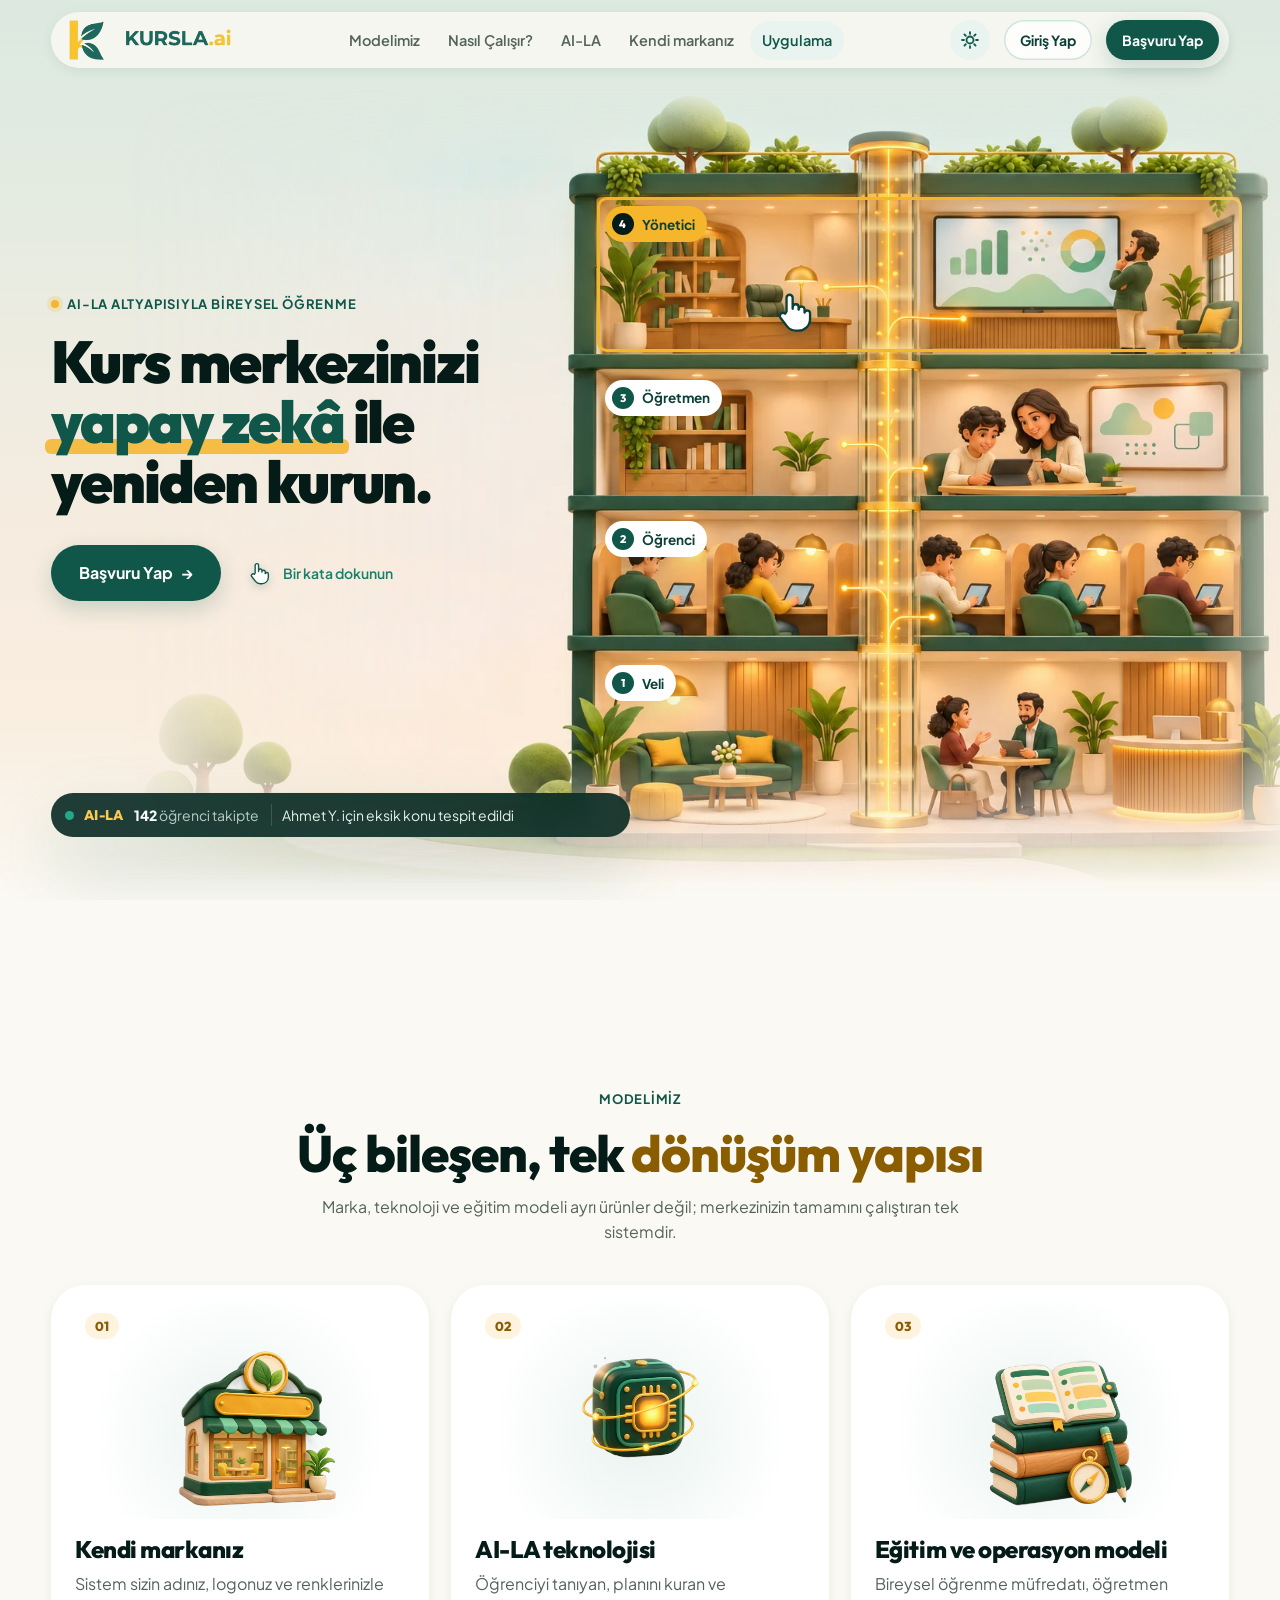
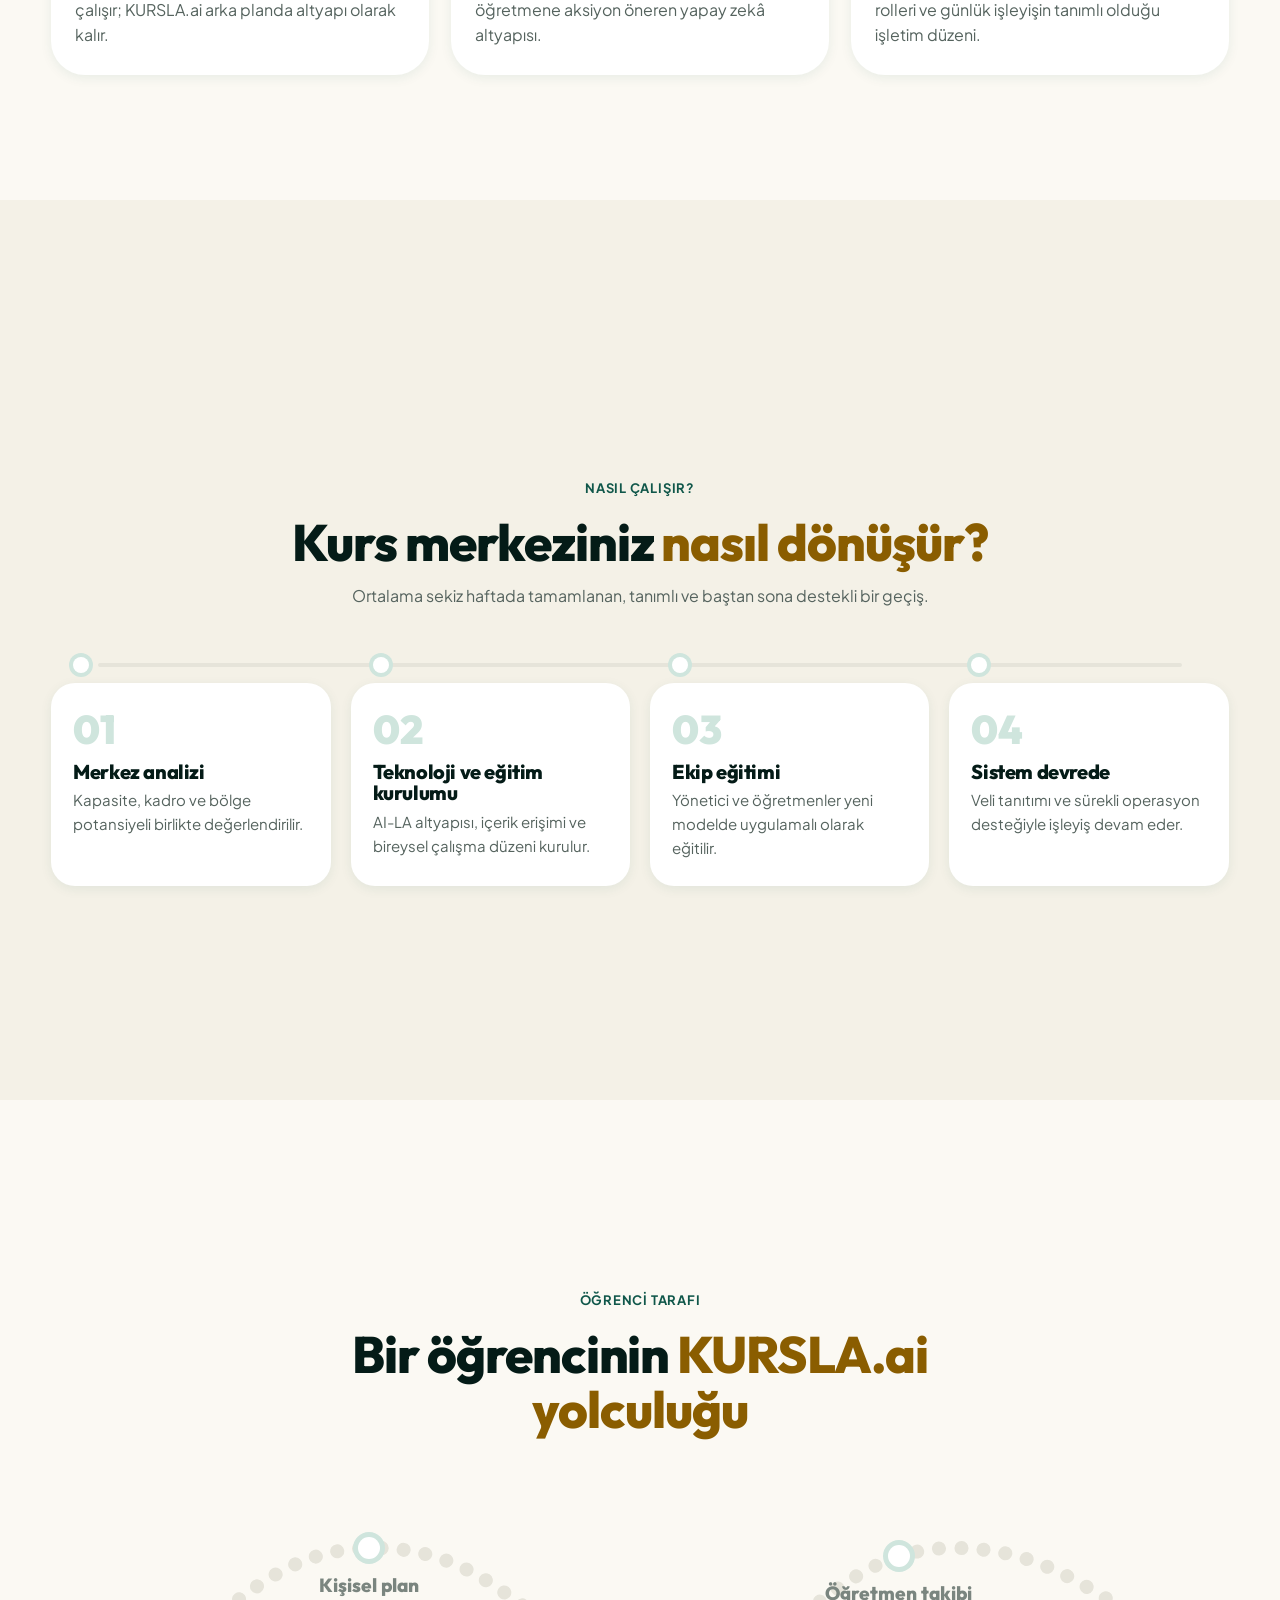
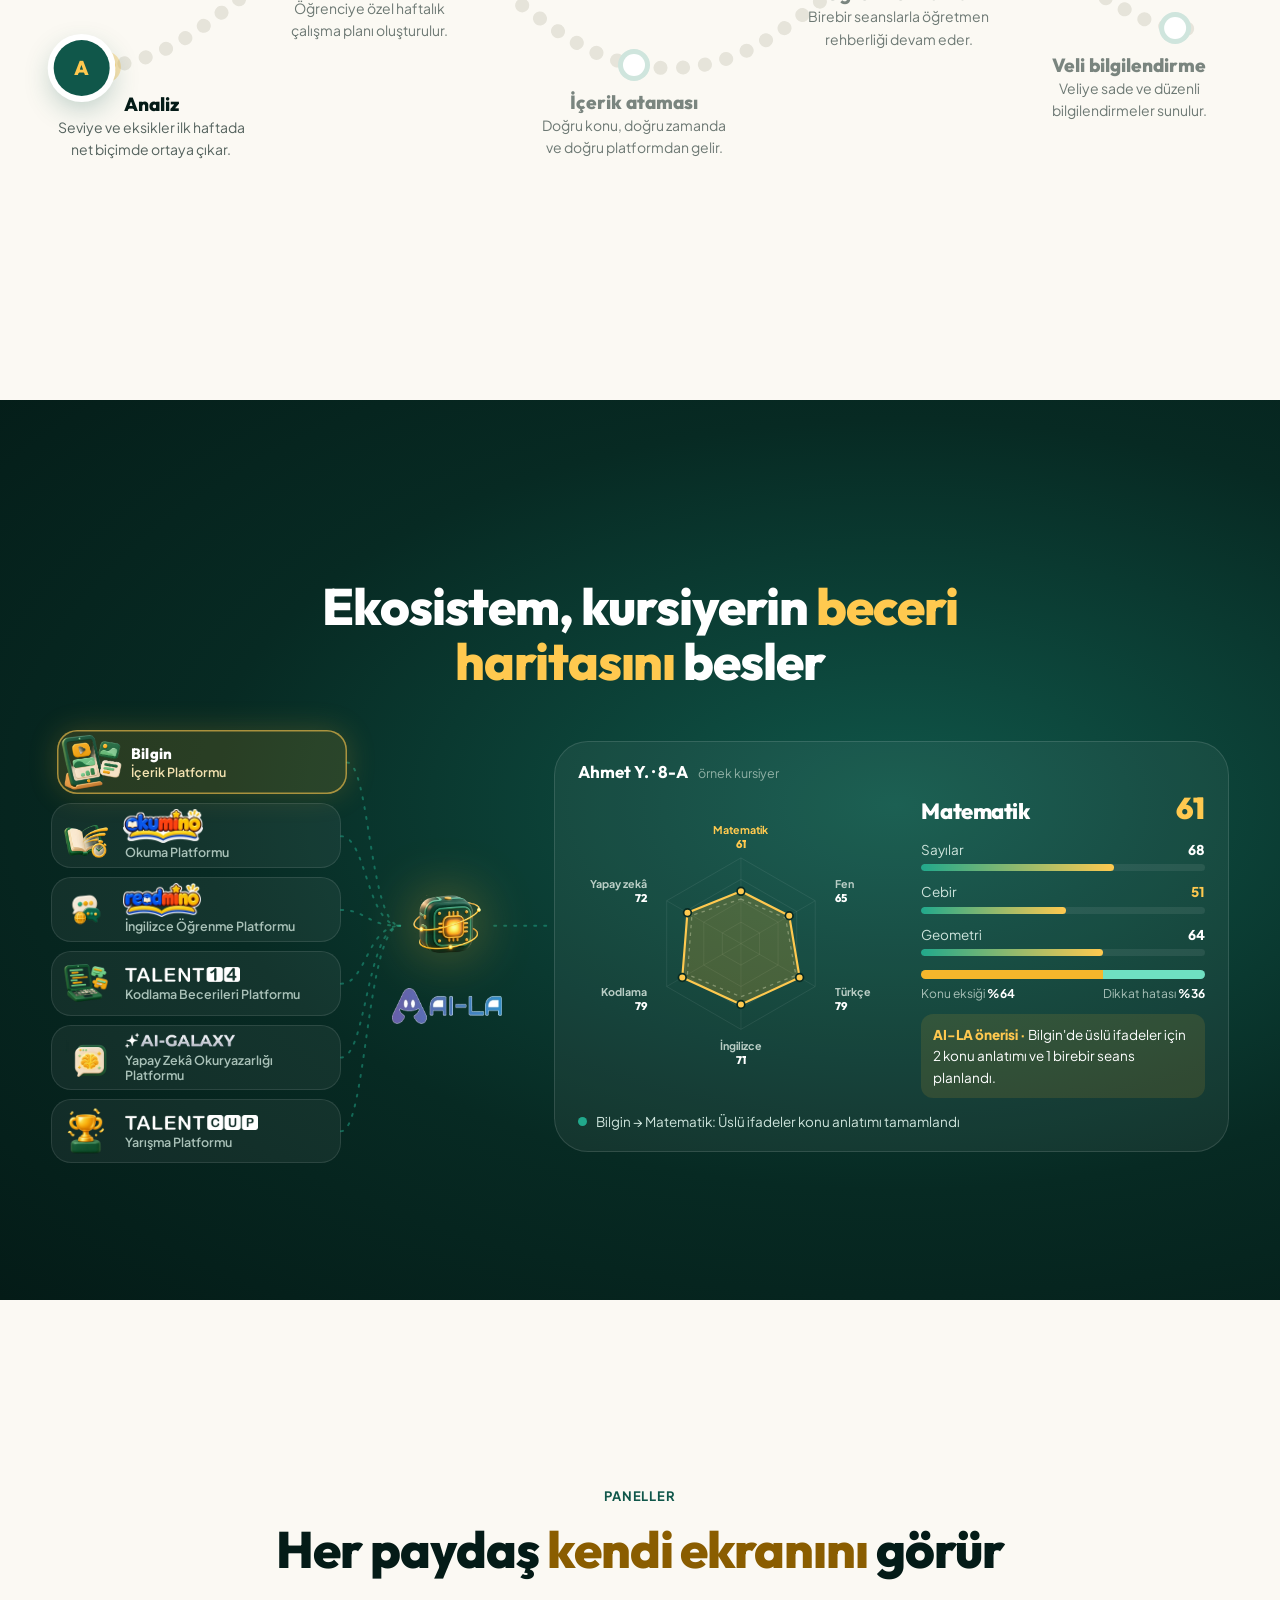
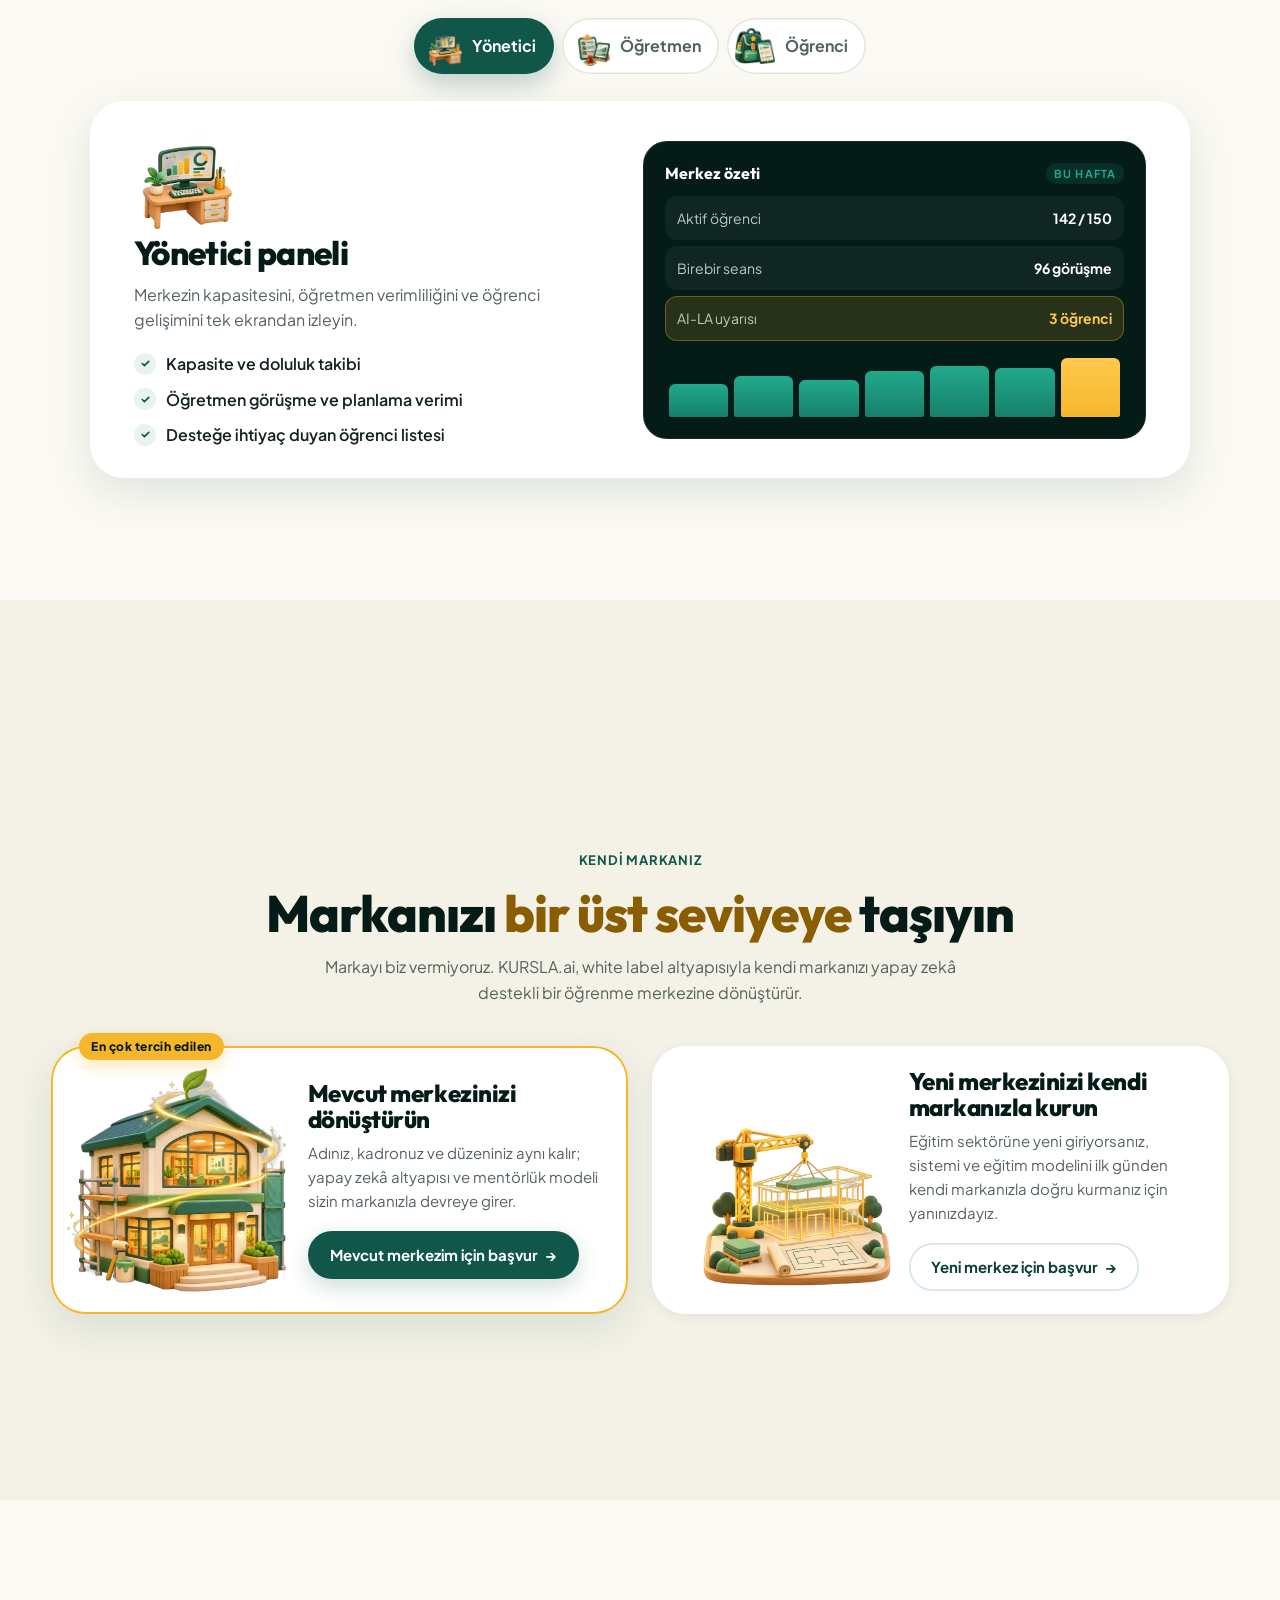
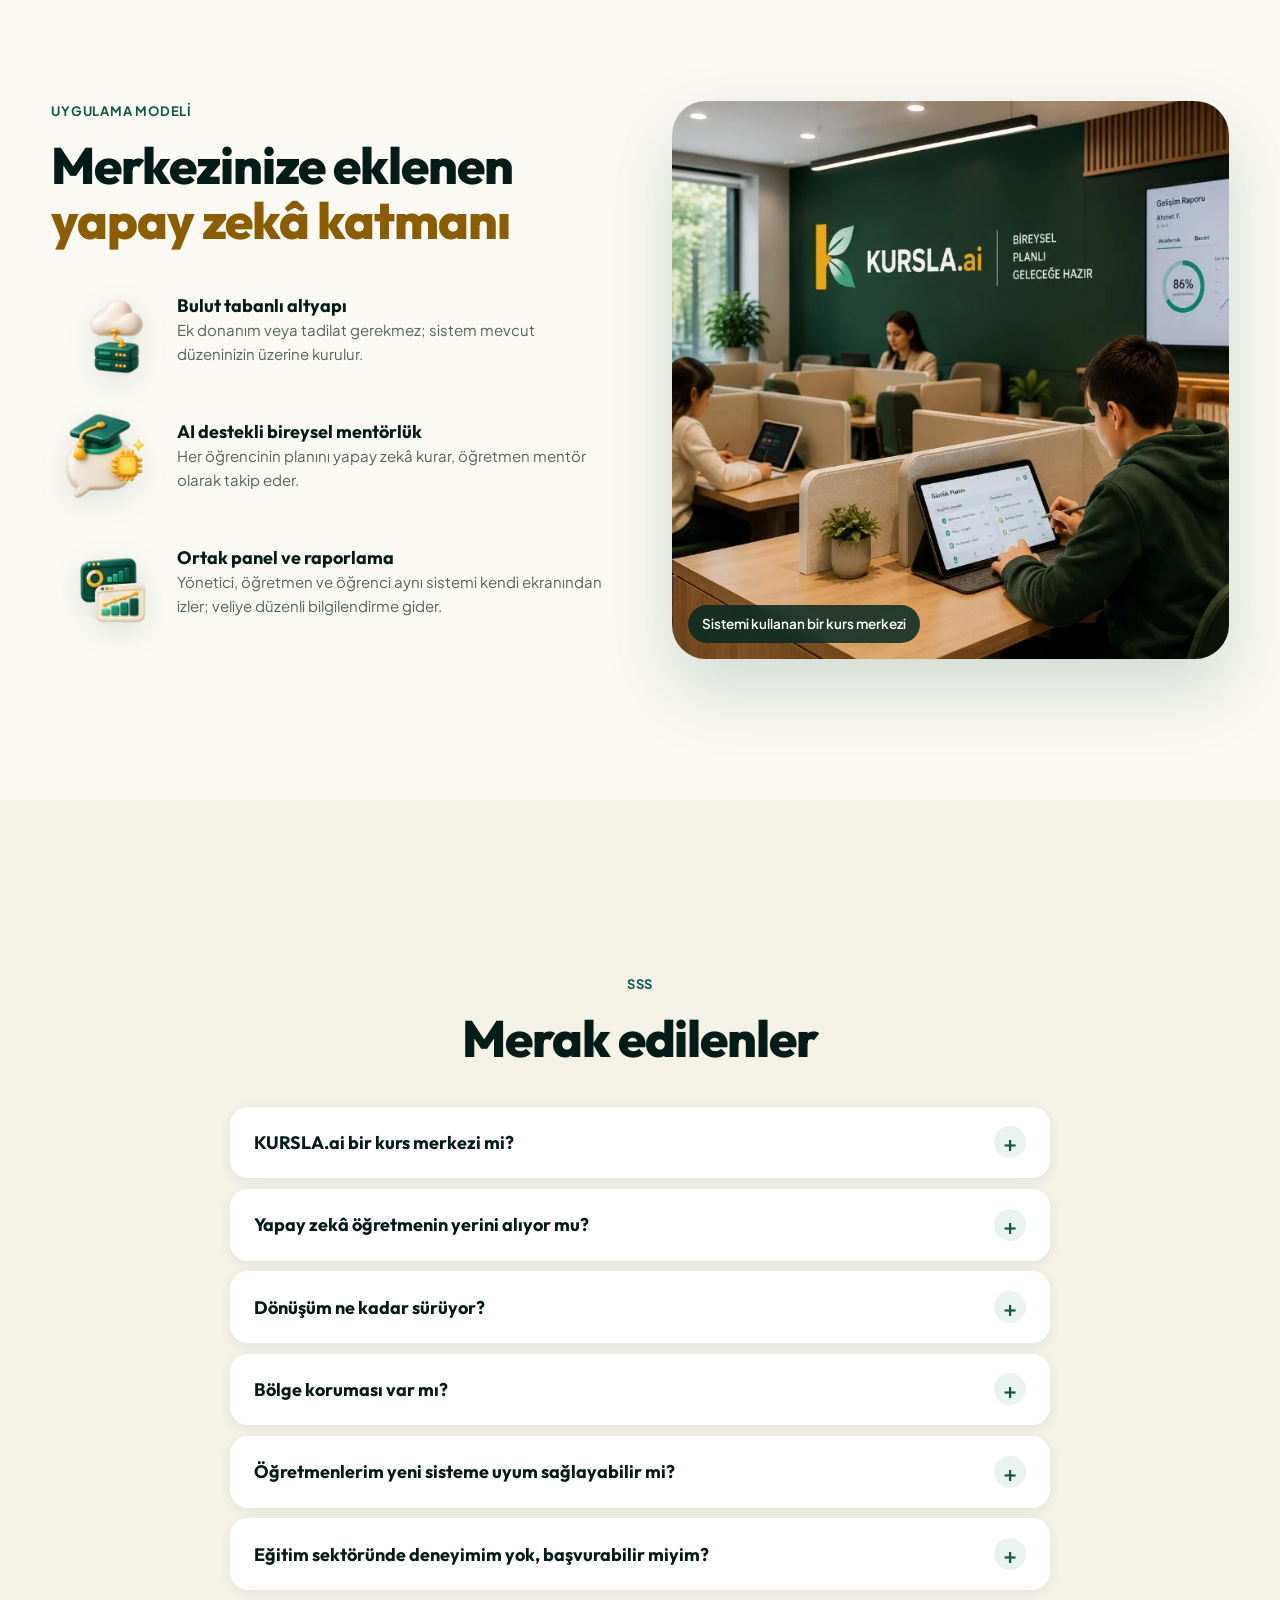
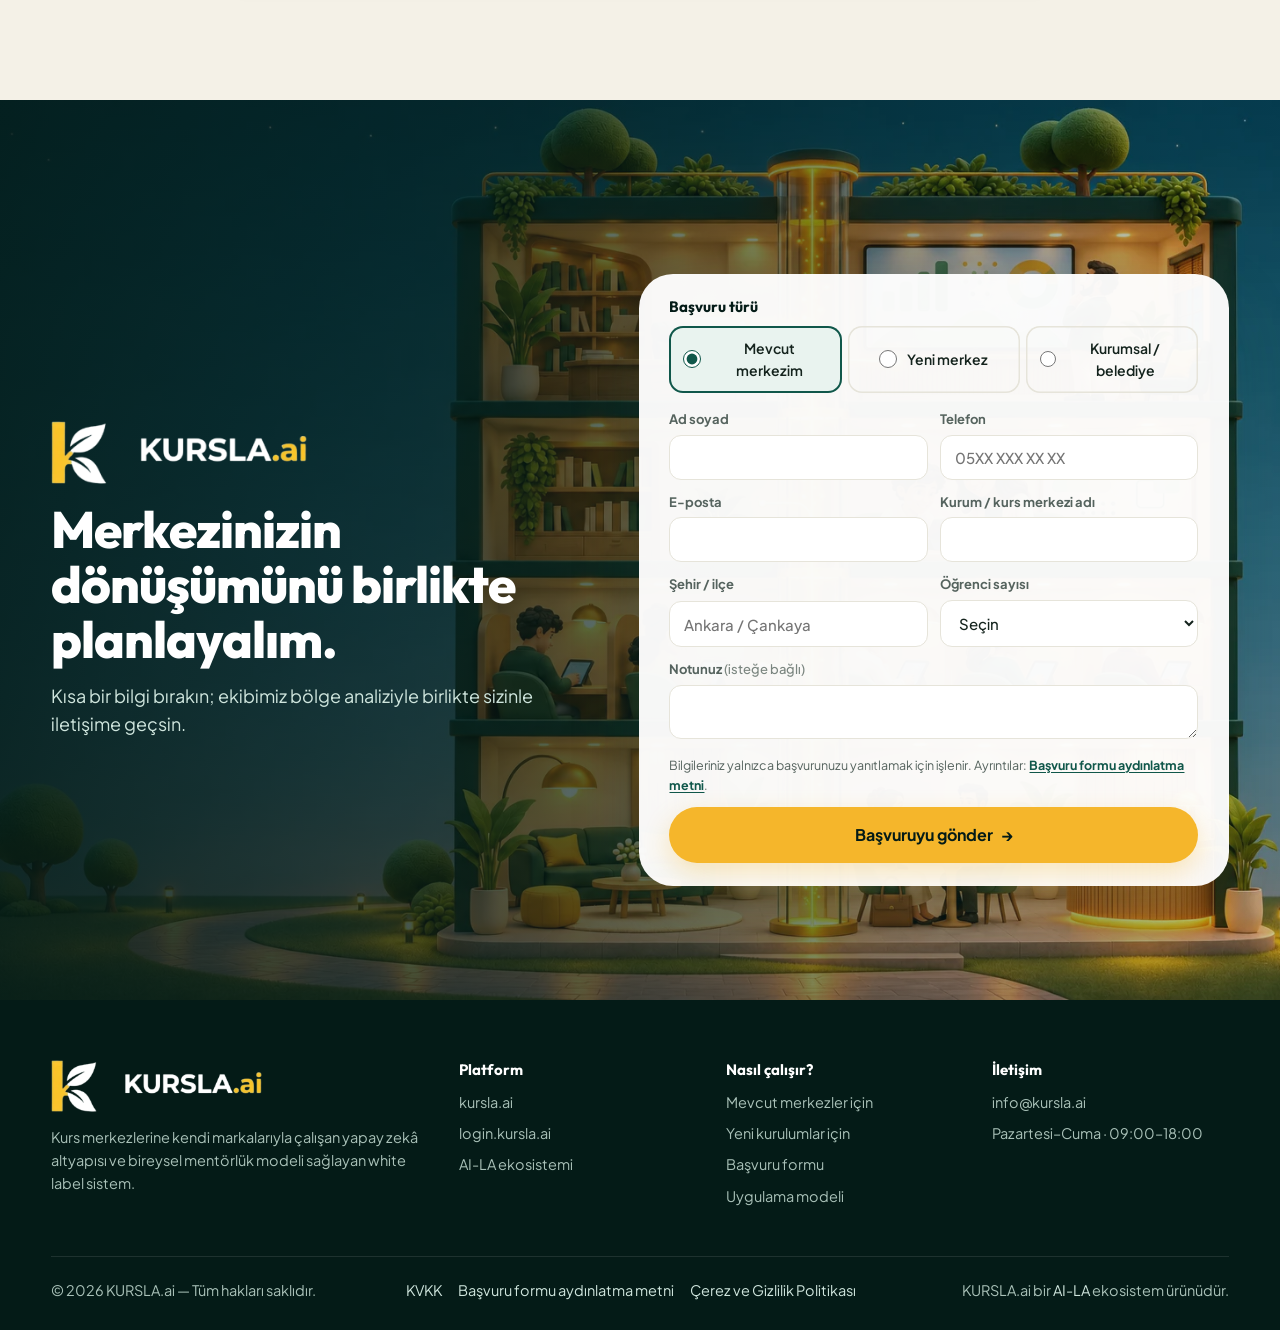
==== commit f5bd16f5: "Ekosistem marka logoları ve AI-LA logosu" ====
--- a/index.html
+++ b/index.html
@@ -13,7 +13,7 @@
 <link rel="preconnect" href="https://fonts.googleapis.com">
 <link rel="preconnect" href="https://fonts.gstatic.com" crossorigin>
 <link href="https://fonts.googleapis.com/css2?family=Outfit:wght@500;600;700;800;900&family=Plus+Jakarta+Sans:wght@400;500;600;700&display=swap" rel="stylesheet">
-<link rel="stylesheet" href="style.css?v=25">
+<link rel="stylesheet" href="style.css?v=28">
 <!-- Kursla v1 (15.11.2026). İçerik canlı kursla.ai'den; düzen AI-LA landing'inden; hero fikri Okumino'nun
      "okuma odası"ndan: tek bir Codex sahnesi (kesitli kurs binası), katlar tıklanabilir, AI-LA çekirdeği canlı. -->
 </head>
@@ -155,7 +155,7 @@
   <div class="besle" id="besle">
     <svg class="besle-cizgi" id="besleCizgi" aria-hidden="true"></svg>
     <ul class="kaynaklar" id="kaynaklar" aria-label="Haritayı besleyen kaynaklar"></ul>
-    <div class="cekirdek-ai" id="cekirdekAi"><img src="img/p_teknoloji.webp" alt=""><b>AI-LA</b></div>
+    <div class="cekirdek-ai" id="cekirdekAi"><img src="img/p_teknoloji.webp" alt=""><img class="aila-logo" src="img/logo_aila.webp" alt="AI-LA"></div>
     <div class="harita" id="harita">
       <div class="harita-ust"><b>Ahmet Y. · 8-A</b><span>örnek kursiyer</span></div>
       <div class="harita-govde">
@@ -282,6 +282,6 @@
   </div>
 </footer>
 
-<script src="app.js?v=24"></script>
+<script src="app.js?v=26"></script>
 </body>
 </html>
--- a/style.css
+++ b/style.css
@@ -251,15 +251,17 @@
 .kaynak img{width:64px;height:64px;object-fit:contain;flex:none;transition:transform .4s var(--ease)}
 .kaynak span{display:flex;flex-direction:column;line-height:1.2}
 .kaynak b{font:800 15px var(--baslik);color:#fff;letter-spacing:.01em}
+.kaynak img.kaynak-logo{width:auto;height:15px;object-fit:contain;align-self:flex-start;margin:2px 0 3px;transform:none!important}
+.kaynak img.kaynak-logo.mino{height:34px;margin:-2px 0 0 -2px}
 .kaynak small{font-size:12.5px;font-weight:600;color:#a9c1b8;margin-top:2px}
 .kaynak.aktif small{color:#f3e2b0}
 .kaynak:hover{background:#ffffff17}
 .kaynak.aktif{background:#f5b62b24;box-shadow:inset 0 0 0 1.5px #ffc94f99,0 0 30px #f5b62b33;transform:translateX(6px)}
 .kaynak.aktif img{transform:scale(1.08) rotate(-3deg)}
 .cekirdek-ai{grid-row:1;display:grid;justify-items:center;gap:6px;position:relative}
-.cekirdek-ai img{width:112px;height:112px;object-fit:contain;filter:drop-shadow(0 0 28px #f5b62b66);animation:suzul 5s ease-in-out infinite}
-.cekirdek-ai b{font:900 20px var(--baslik);color:var(--altin-y);letter-spacing:.02em}
-.cekirdek-ai.nabiz img{animation:suzul 5s ease-in-out infinite,parla .7s var(--ease)}
+.cekirdek-ai img:first-child{width:112px;height:112px;object-fit:contain;filter:drop-shadow(0 0 28px #f5b62b66);animation:suzul 5s ease-in-out infinite}
+.cekirdek-ai img.aila-logo{width:auto;height:36px;filter:none;animation:none}
+.cekirdek-ai.nabiz img:first-child{animation:suzul 5s ease-in-out infinite,parla .7s var(--ease)}
 @keyframes suzul{50%{transform:translateY(-8px)}}
 @keyframes parla{40%{filter:drop-shadow(0 0 46px #ffc94f)}}
 .harita{grid-row:1;background:#ffffff0d;box-shadow:inset 0 0 0 1px #ffffff1f;border-radius:var(--r-xl);padding:20px 24px}
@@ -471,7 +473,7 @@
   .besle-cizgi{display:none}
   .kaynaklar{grid-template-columns:1fr 1fr;grid-row:auto}
   .cekirdek-ai{grid-row:auto}
-  .cekirdek-ai img{width:84px;height:84px}
+  .cekirdek-ai img:first-child{width:84px;height:84px}
   .harita{grid-row:auto}
   .ciktilar{grid-column:auto;grid-row:auto}
   .hero{min-height:auto;display:flex;flex-direction:column}
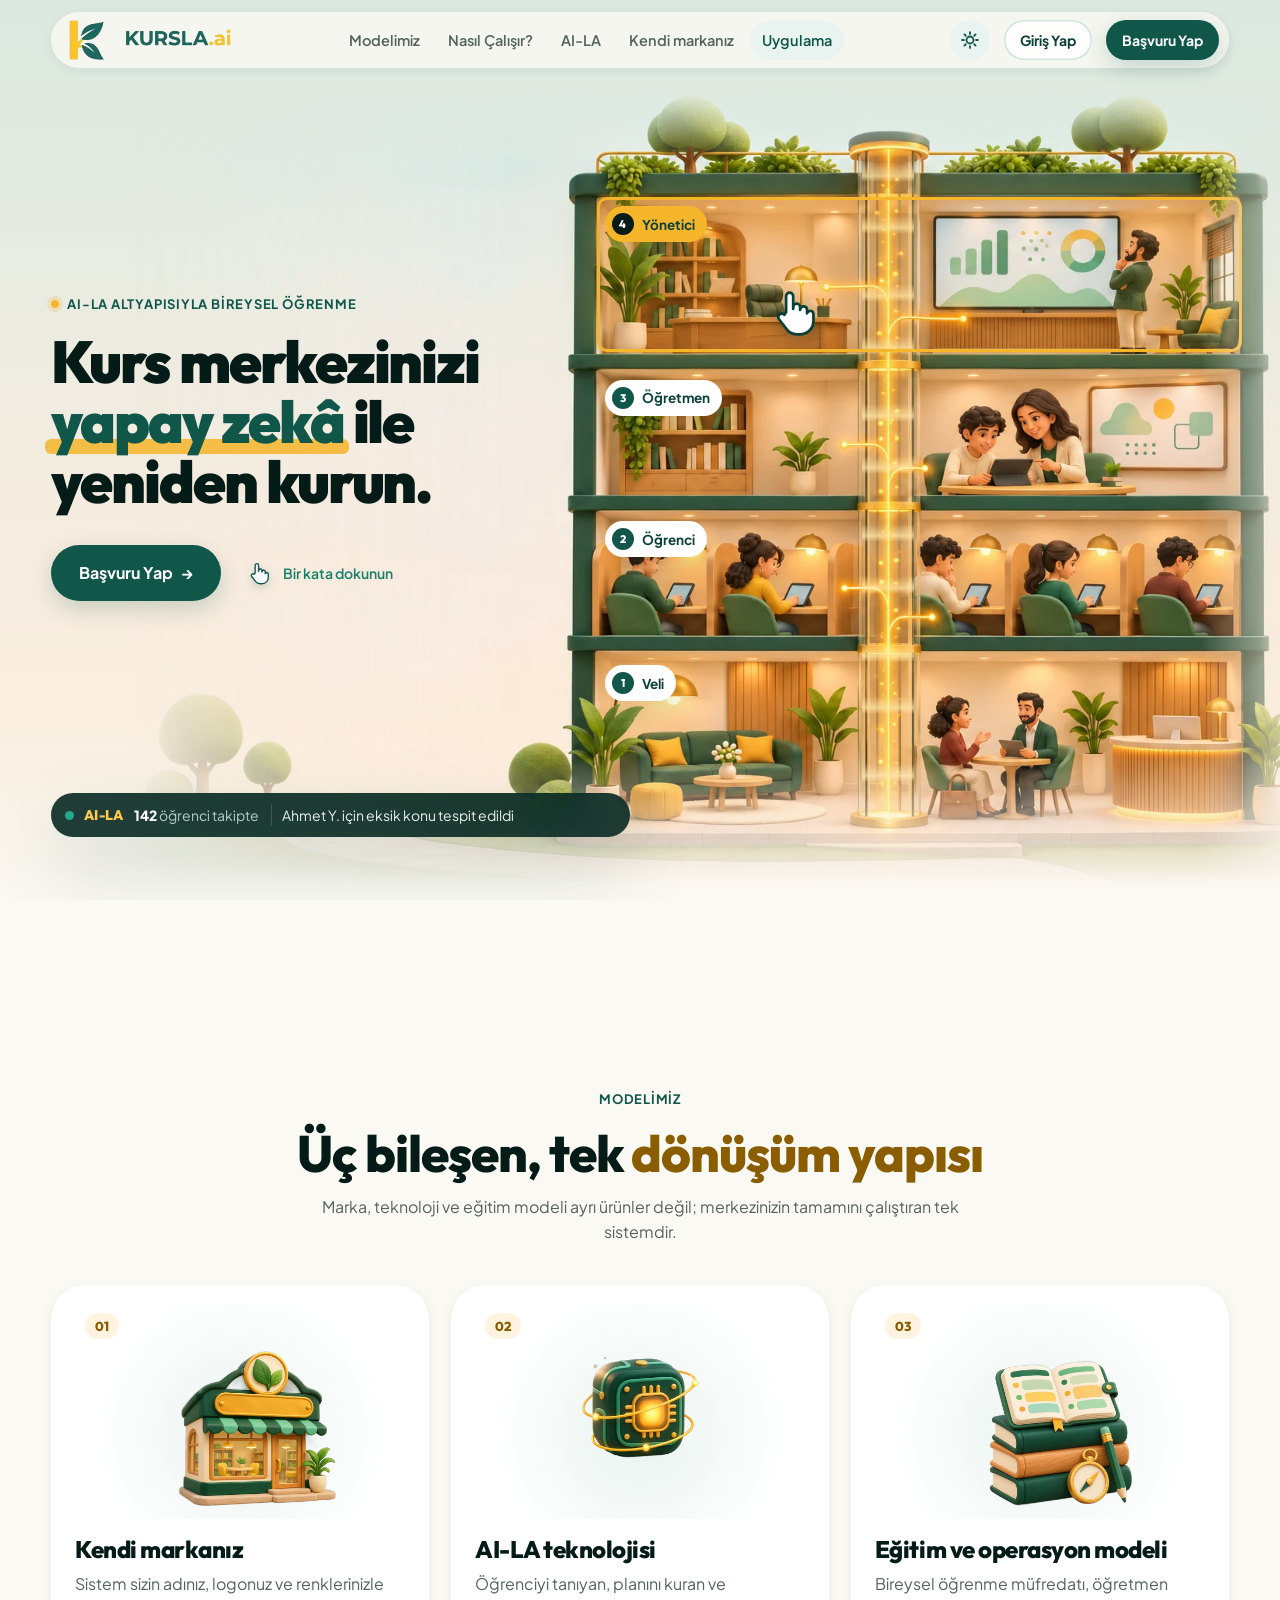
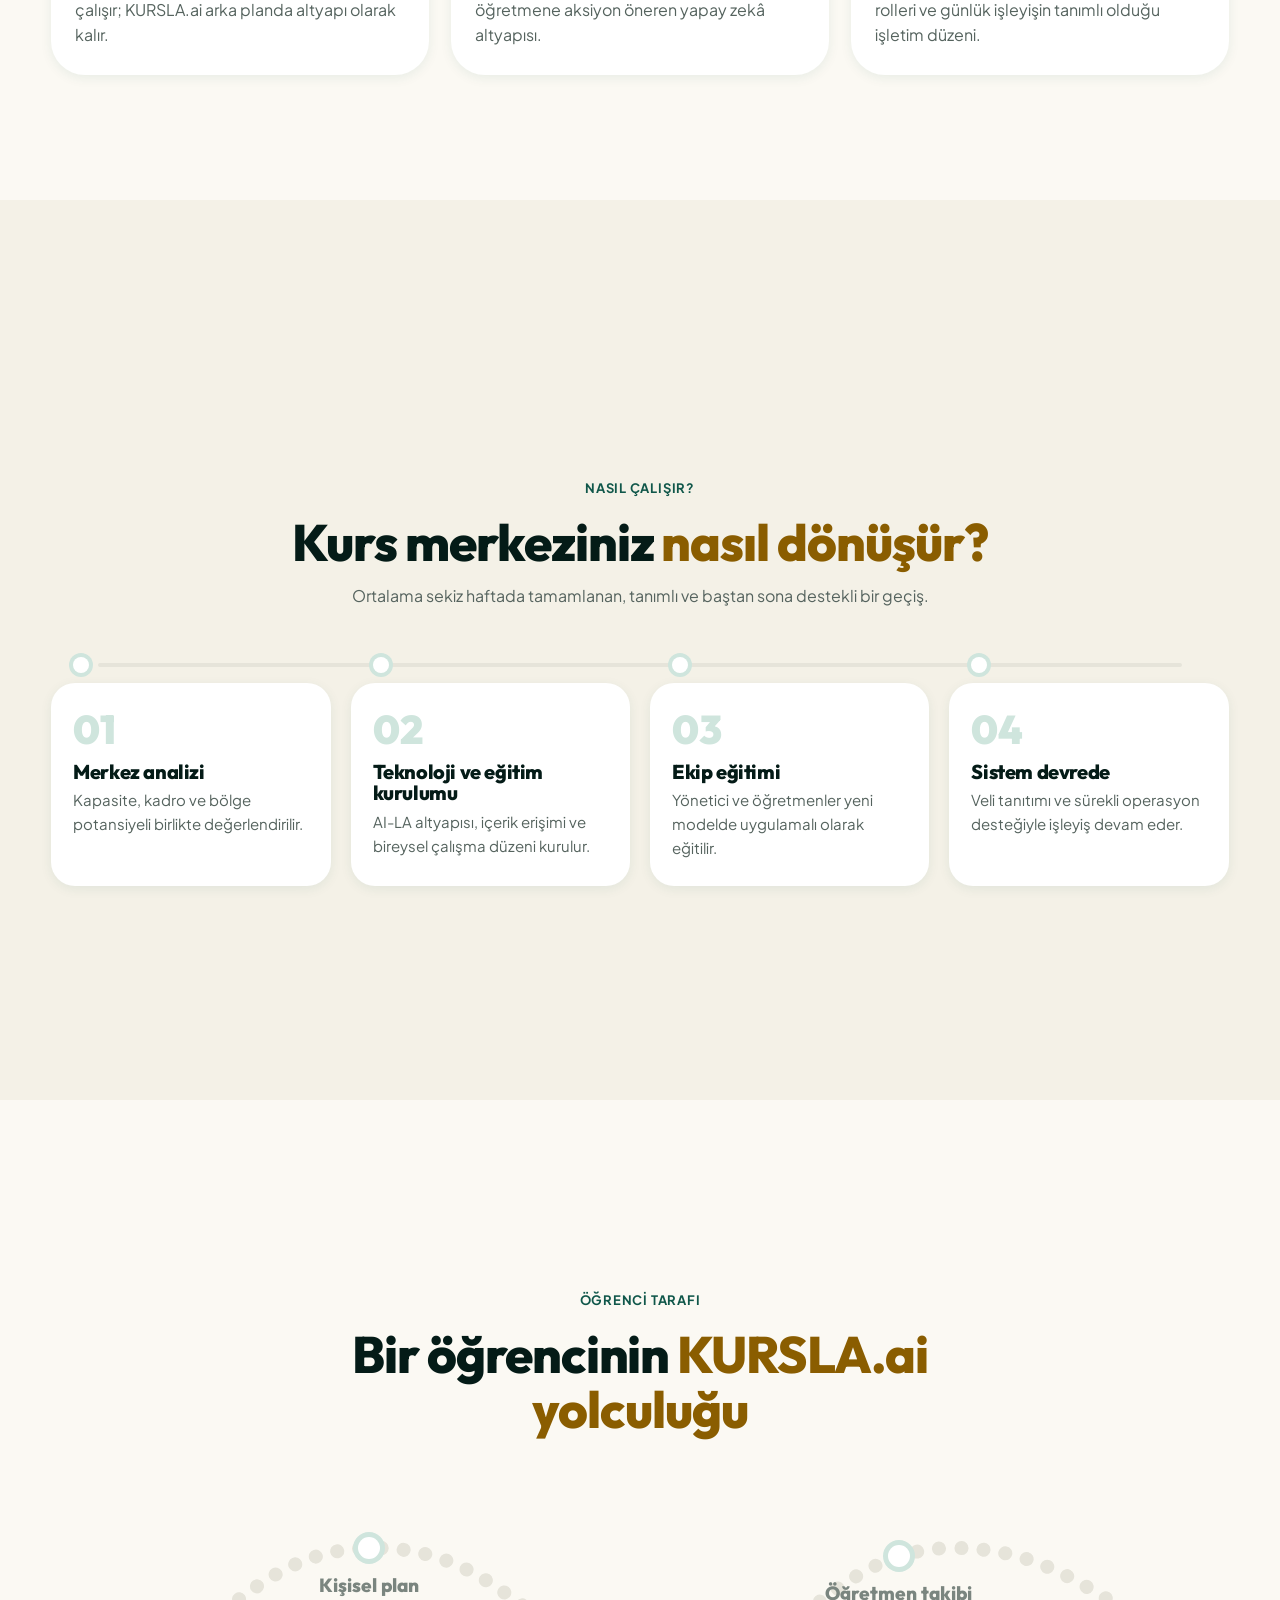
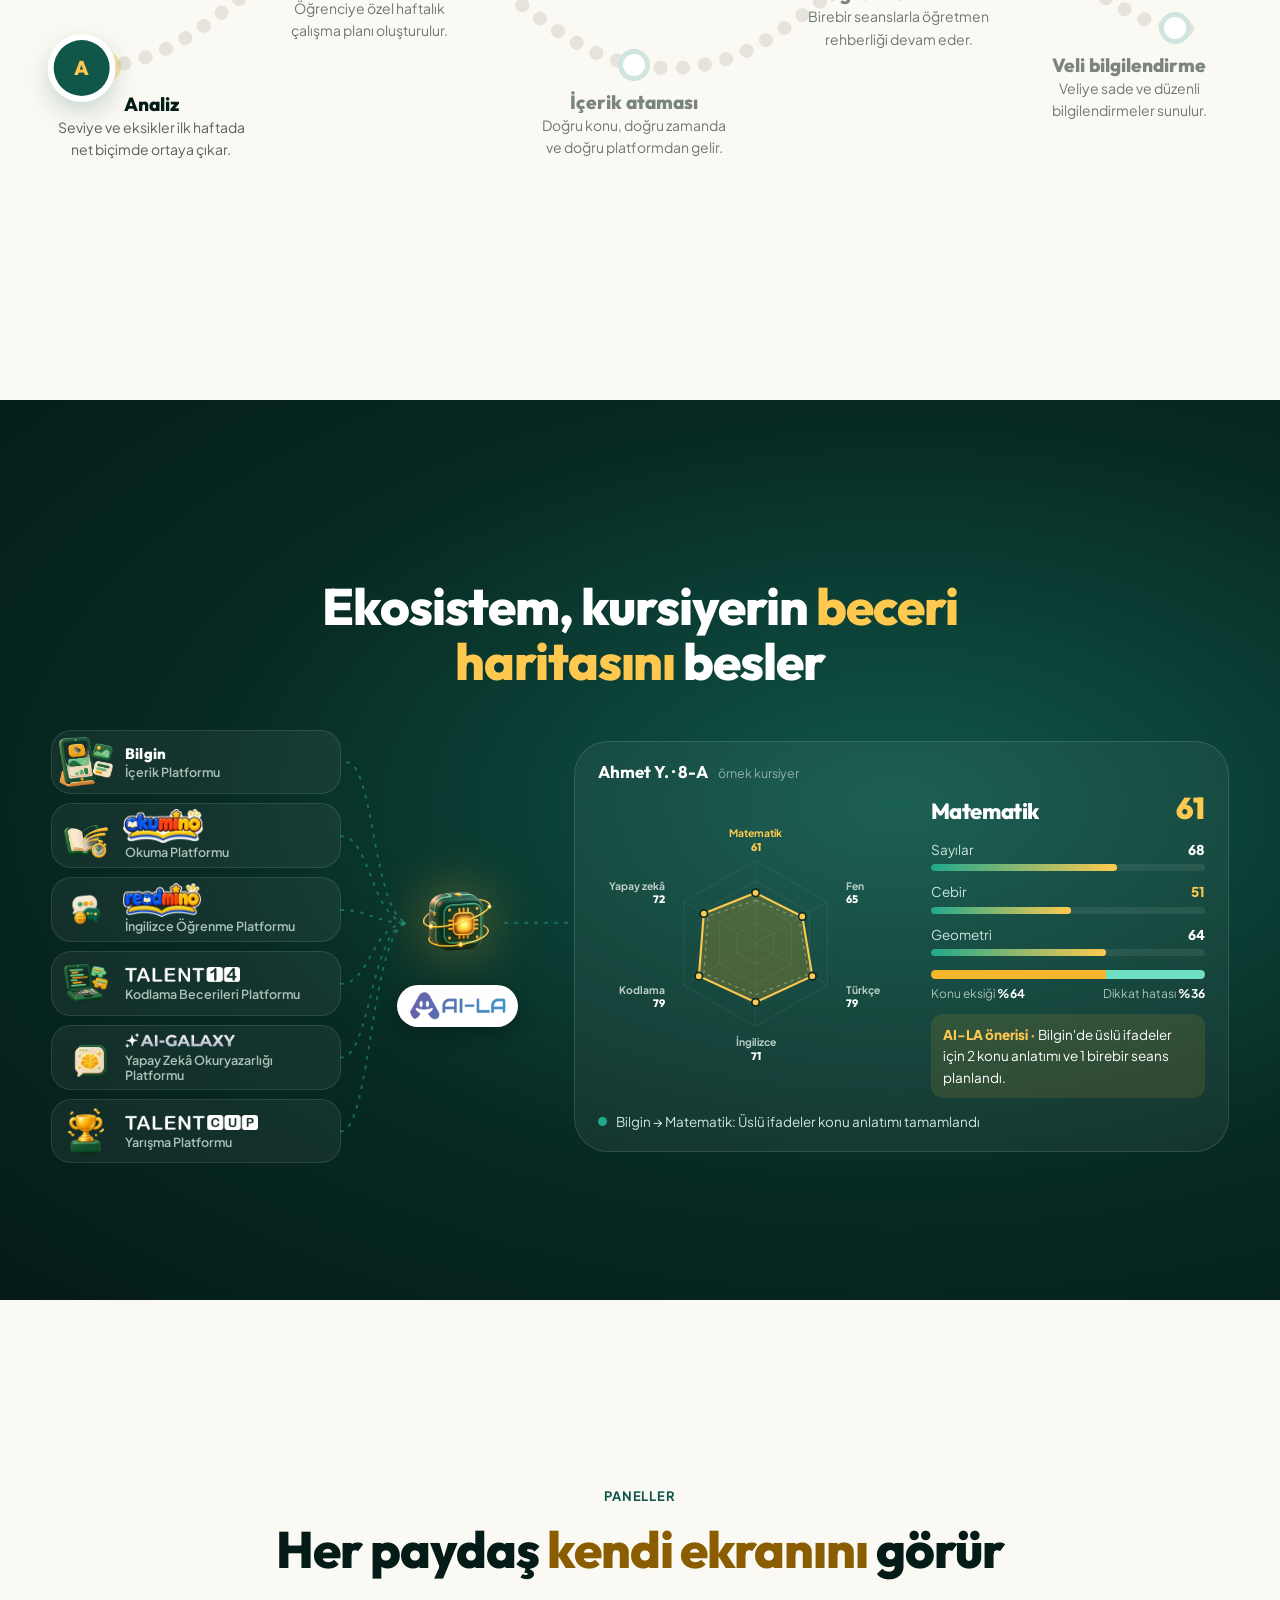
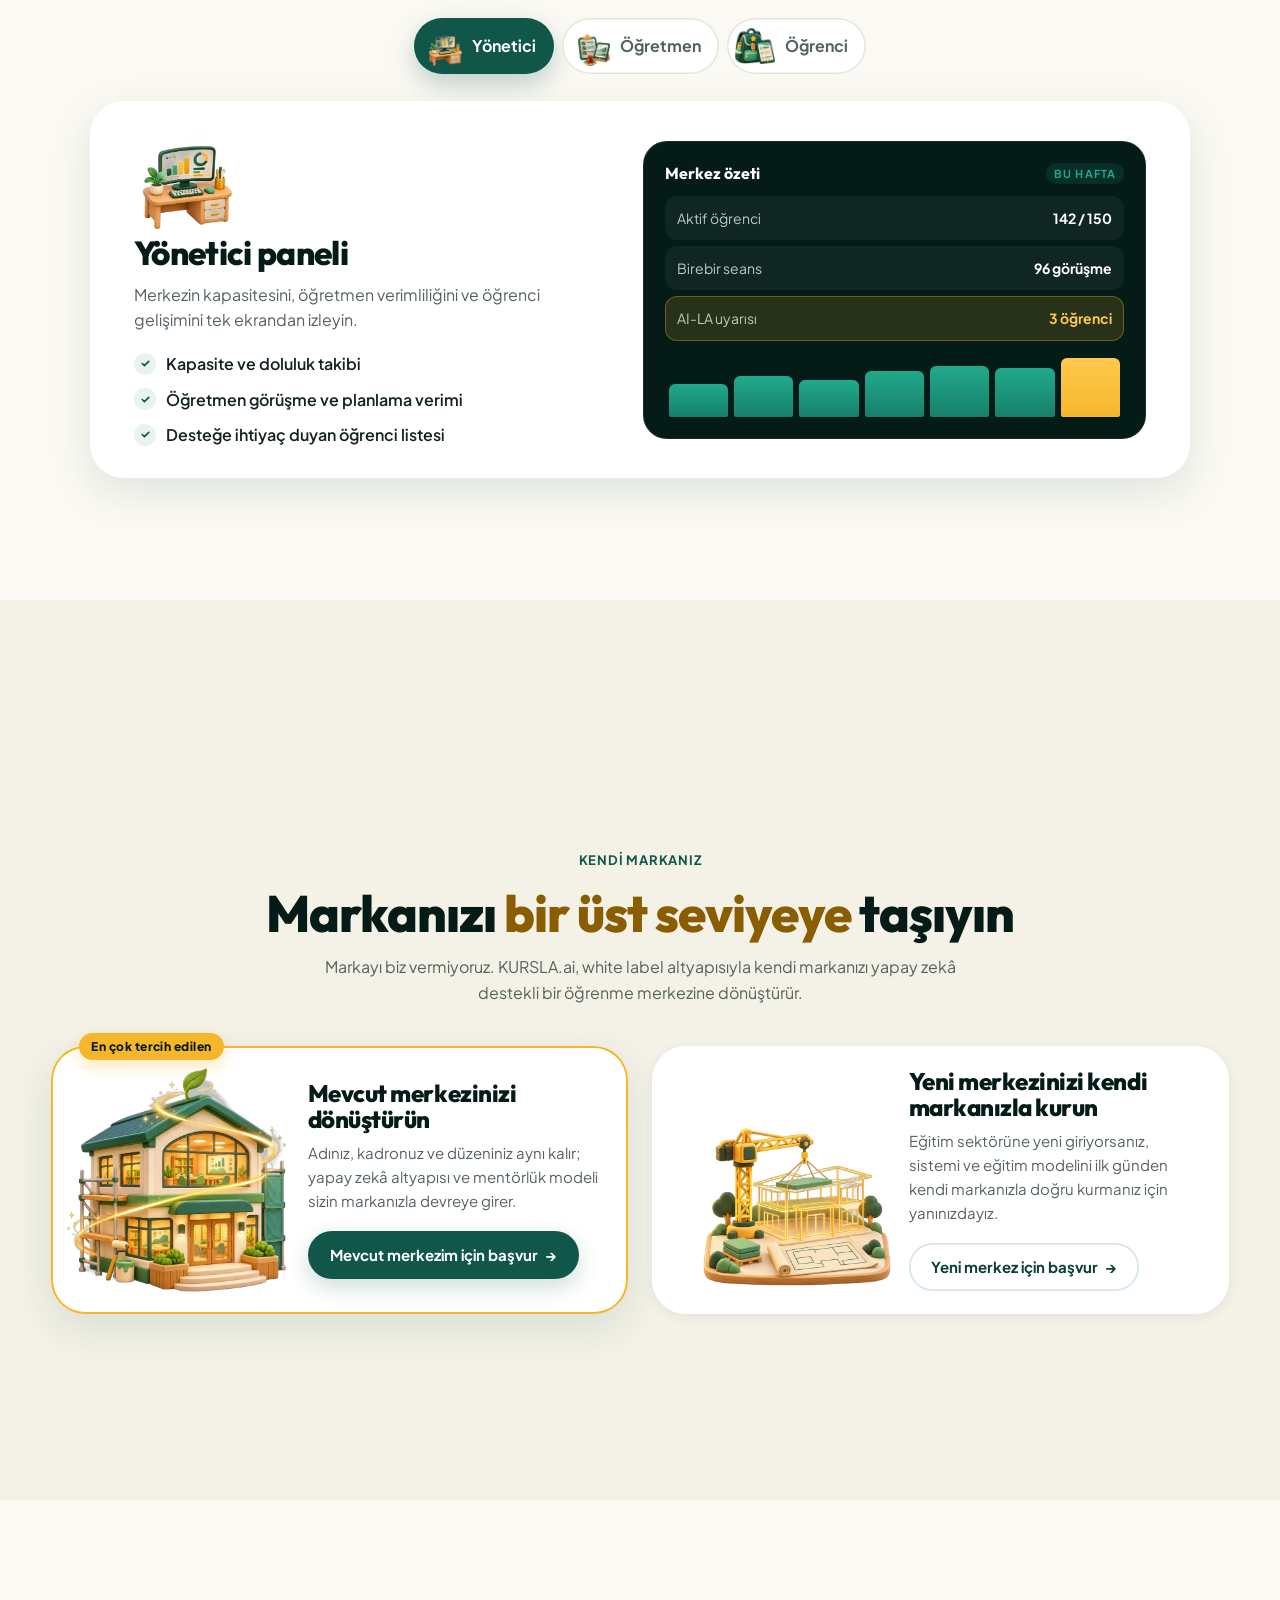
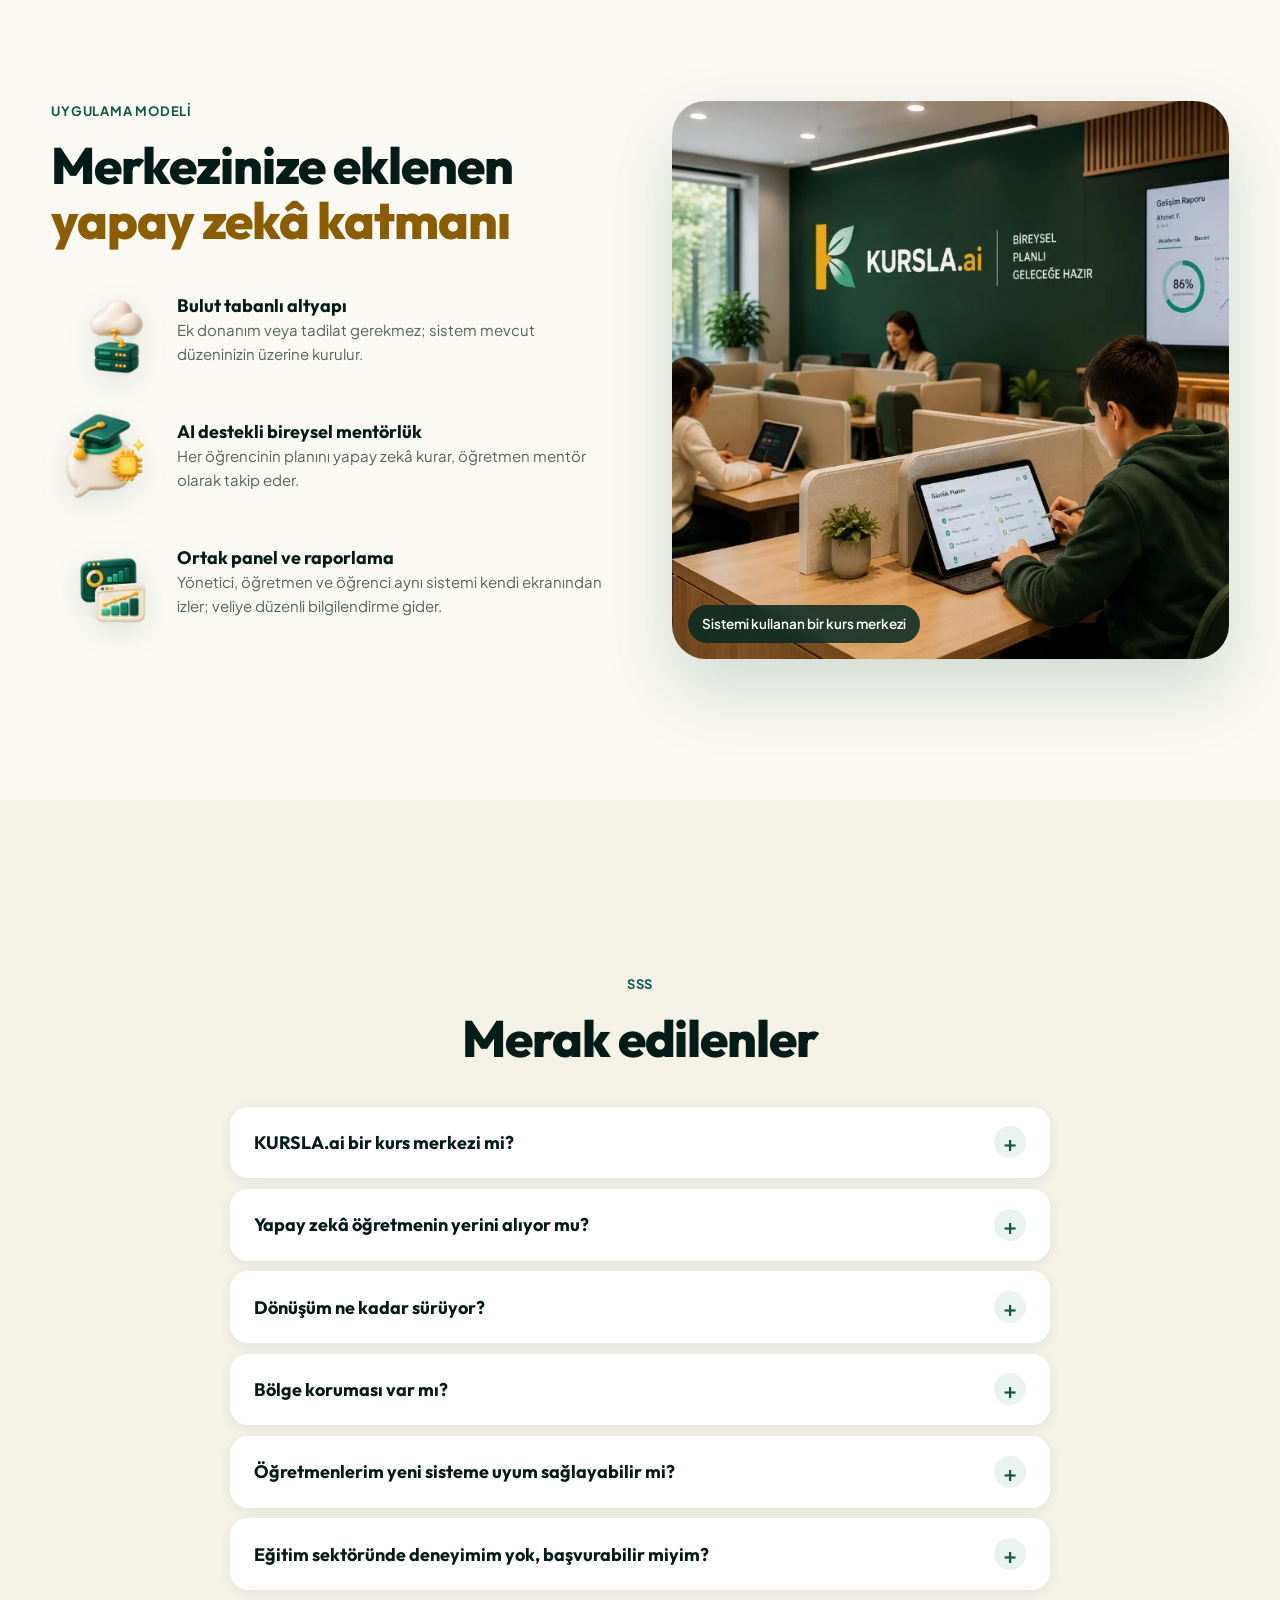
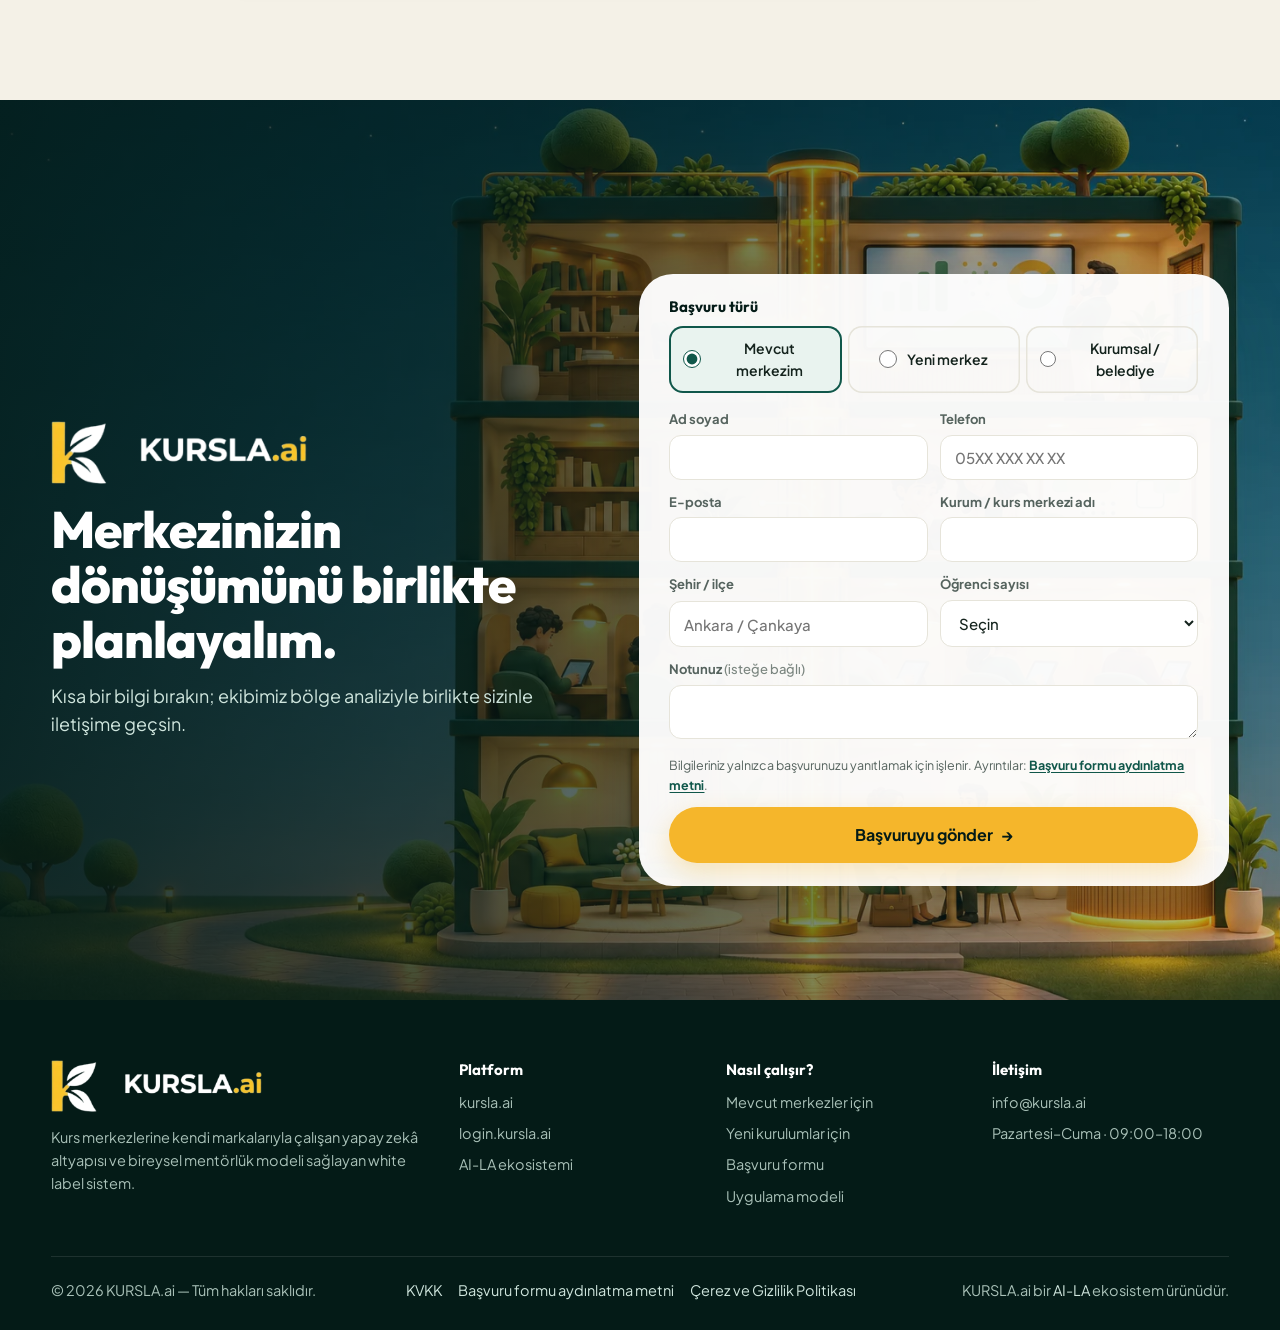
==== commit 396a391d: "AI-LA logosu: temiz sürüm, beyaz hap, doğru oran" ====
--- a/index.html
+++ b/index.html
@@ -13,7 +13,7 @@
 <link rel="preconnect" href="https://fonts.googleapis.com">
 <link rel="preconnect" href="https://fonts.gstatic.com" crossorigin>
 <link href="https://fonts.googleapis.com/css2?family=Outfit:wght@500;600;700;800;900&family=Plus+Jakarta+Sans:wght@400;500;600;700&display=swap" rel="stylesheet">
-<link rel="stylesheet" href="style.css?v=28">
+<link rel="stylesheet" href="style.css?v=29">
 <!-- Kursla v1 (15.11.2026). İçerik canlı kursla.ai'den; düzen AI-LA landing'inden; hero fikri Okumino'nun
      "okuma odası"ndan: tek bir Codex sahnesi (kesitli kurs binası), katlar tıklanabilir, AI-LA çekirdeği canlı. -->
 </head>
@@ -155,7 +155,7 @@
   <div class="besle" id="besle">
     <svg class="besle-cizgi" id="besleCizgi" aria-hidden="true"></svg>
     <ul class="kaynaklar" id="kaynaklar" aria-label="Haritayı besleyen kaynaklar"></ul>
-    <div class="cekirdek-ai" id="cekirdekAi"><img src="img/p_teknoloji.webp" alt=""><img class="aila-logo" src="img/logo_aila.webp" alt="AI-LA"></div>
+    <div class="cekirdek-ai" id="cekirdekAi"><img src="img/p_teknoloji.webp" alt=""><img class="aila-logo" src="img/logo_aila.webp?v=2" alt="AI-LA"></div>
     <div class="harita" id="harita">
       <div class="harita-ust"><b>Ahmet Y. · 8-A</b><span>örnek kursiyer</span></div>
       <div class="harita-govde">
--- a/style.css
+++ b/style.css
@@ -241,7 +241,7 @@
 .bolum-koyu h2{color:#fff}
 .bolum-koyu .y{color:var(--altin-y)}
 .bolum-koyu .ust-etiket{color:#6fe0c2}
-.besle{position:relative;display:grid;grid-template-columns:minmax(230px,290px) 110px minmax(0,1fr);grid-template-rows:auto auto;column-gap:clamp(24px,4vw,64px);row-gap:18px;align-items:center;max-width:1220px;margin:0 auto}
+.besle{position:relative;display:grid;grid-template-columns:minmax(230px,290px) 130px minmax(0,1fr);grid-template-rows:auto auto;column-gap:clamp(24px,4vw,64px);row-gap:18px;align-items:center;max-width:1220px;margin:0 auto}
 .besle-cizgi{position:absolute;inset:0;width:100%;height:100%;overflow:visible;pointer-events:none}
 .besle-cizgi .hat{fill:none;stroke:#21a98c80;stroke-width:2;stroke-dasharray:2 8;stroke-linecap:round}
 .besle-cizgi .hat.aktif{stroke:#ffc94fb3;stroke-dasharray:none}
@@ -260,7 +260,8 @@
 .kaynak.aktif img{transform:scale(1.08) rotate(-3deg)}
 .cekirdek-ai{grid-row:1;display:grid;justify-items:center;gap:6px;position:relative}
 .cekirdek-ai img:first-child{width:112px;height:112px;object-fit:contain;filter:drop-shadow(0 0 28px #f5b62b66);animation:suzul 5s ease-in-out infinite}
-.cekirdek-ai img.aila-logo{width:auto;height:36px;filter:none;animation:none}
+/* AI-LA logosunun koyu zemin sürümü yok (marka-aila): beyaz hap üstünde, oranı korunarak */
+.cekirdek-ai img.aila-logo{width:auto;max-width:none;height:28px;padding:7px 12px;box-sizing:content-box;background:#fff;border-radius:999px;box-shadow:0 6px 18px #0004;filter:none;animation:none}
 .cekirdek-ai.nabiz img:first-child{animation:suzul 5s ease-in-out infinite,parla .7s var(--ease)}
 @keyframes suzul{50%{transform:translateY(-8px)}}
 @keyframes parla{40%{filter:drop-shadow(0 0 46px #ffc94f)}}
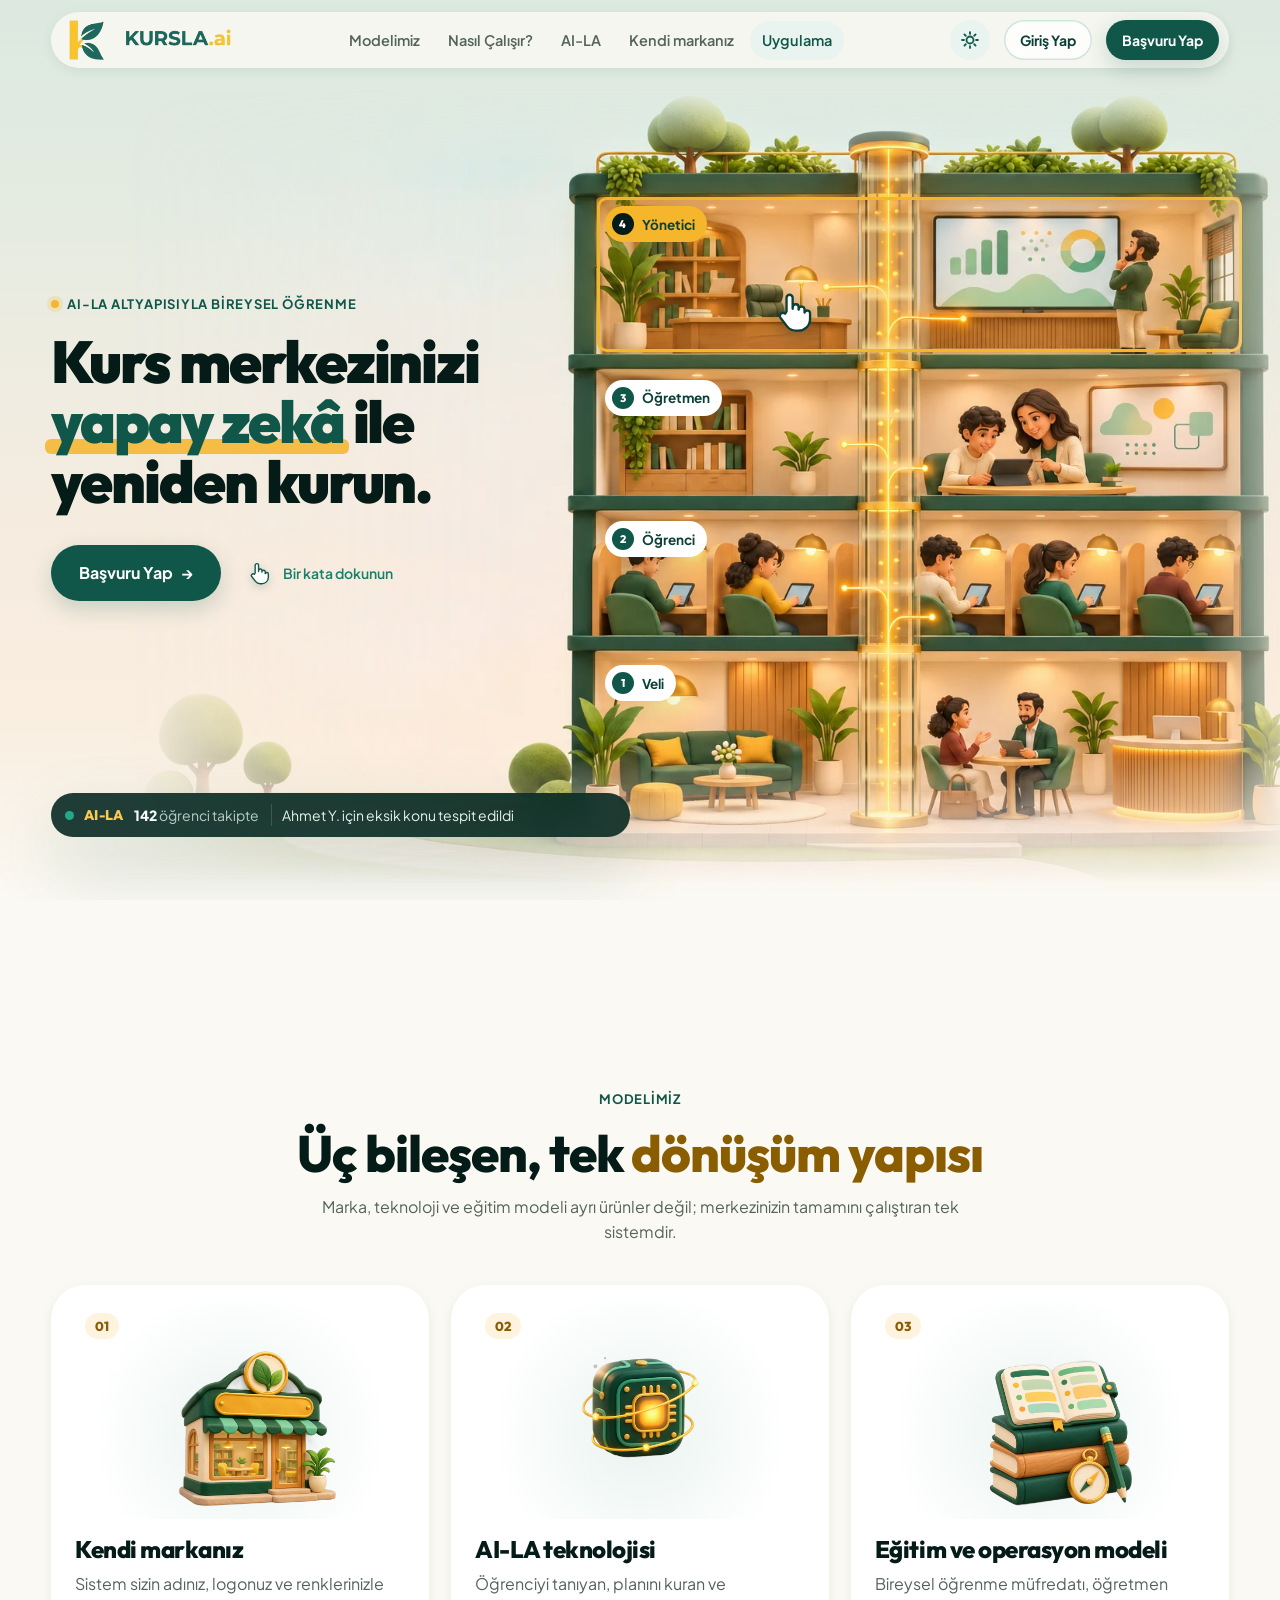
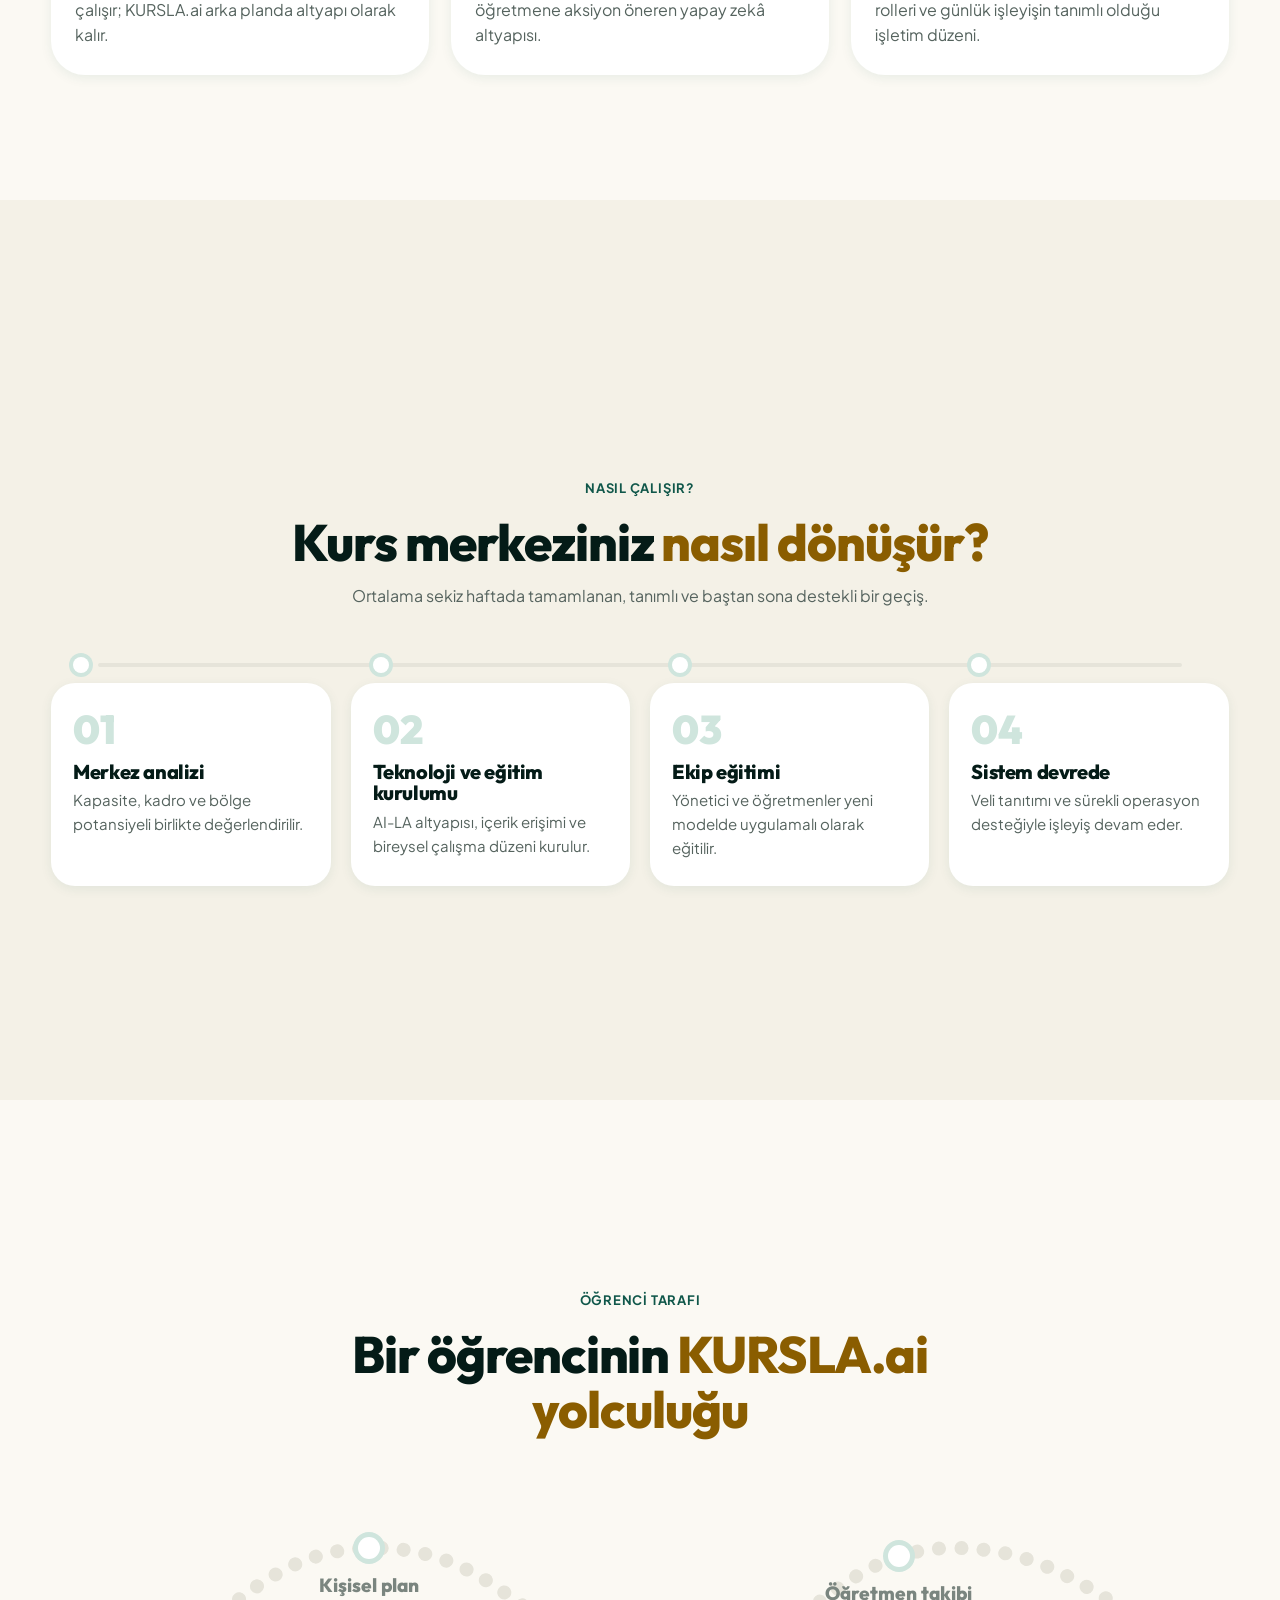
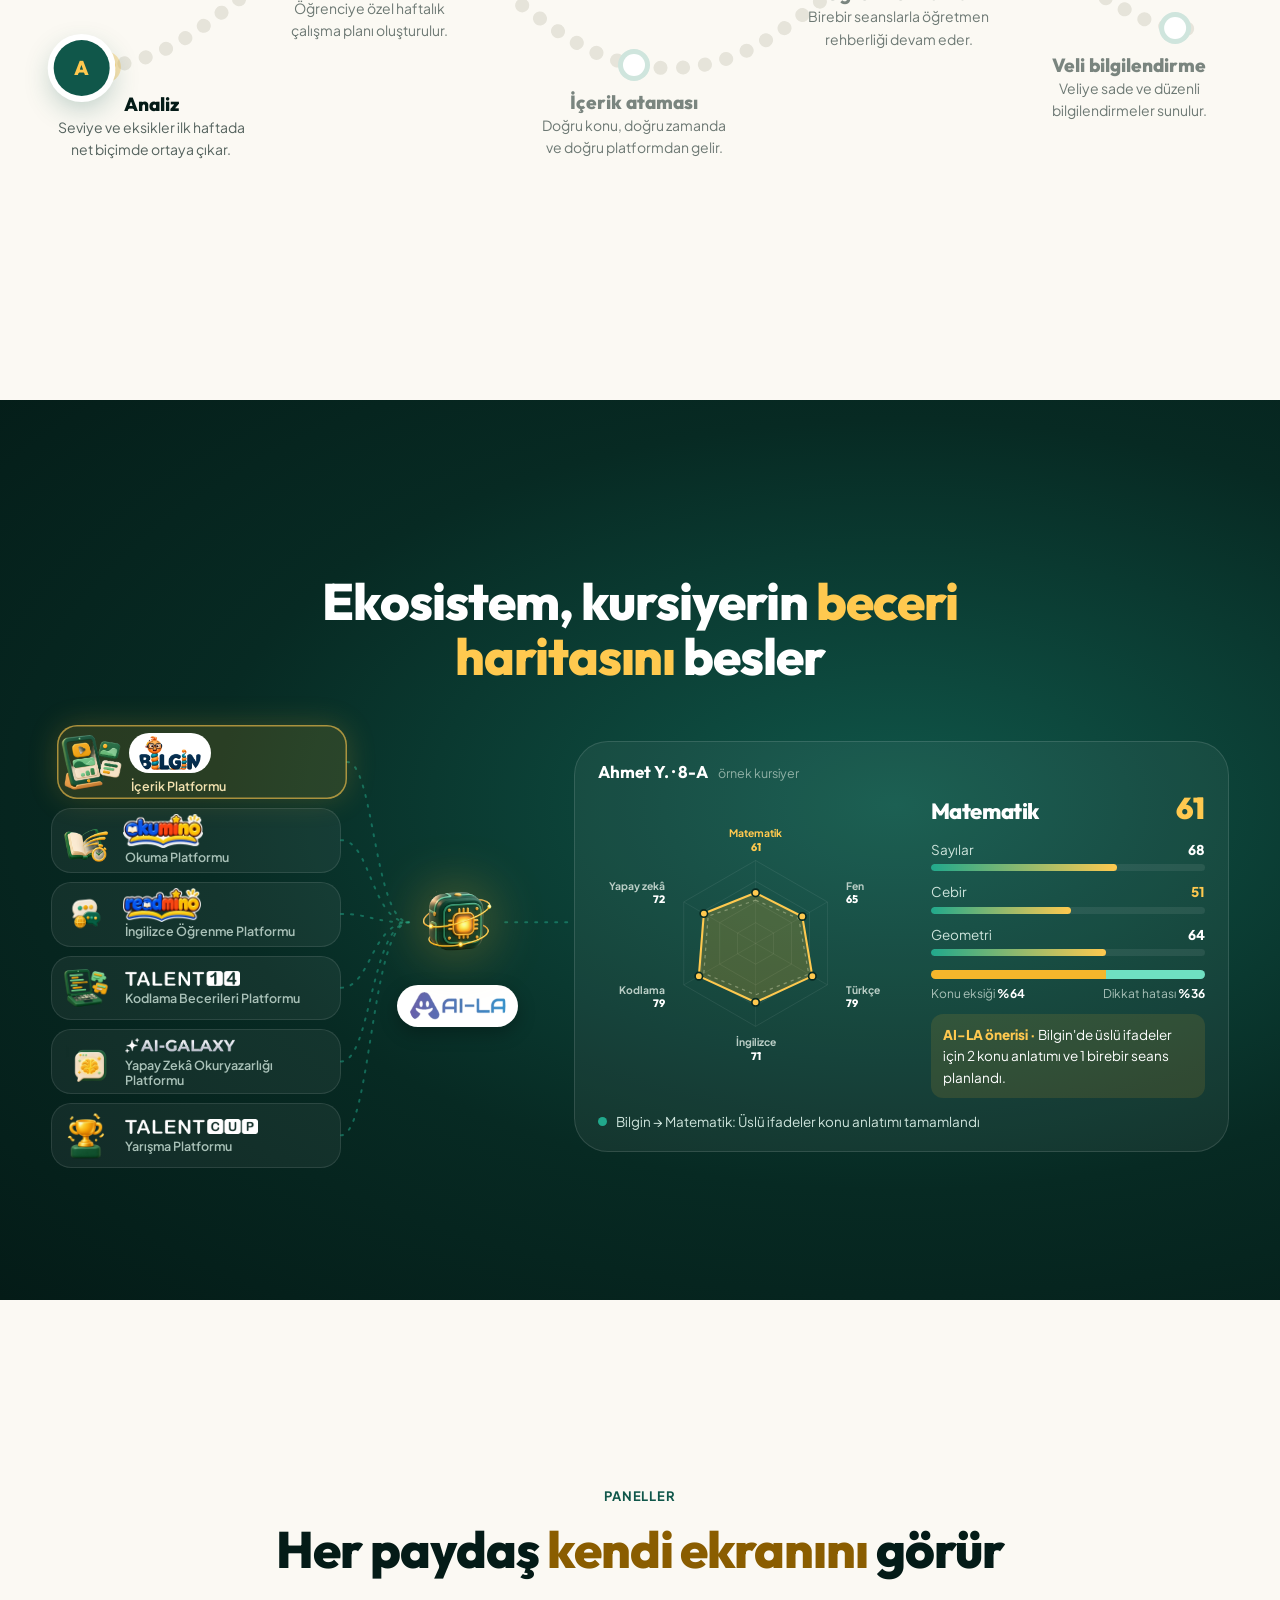
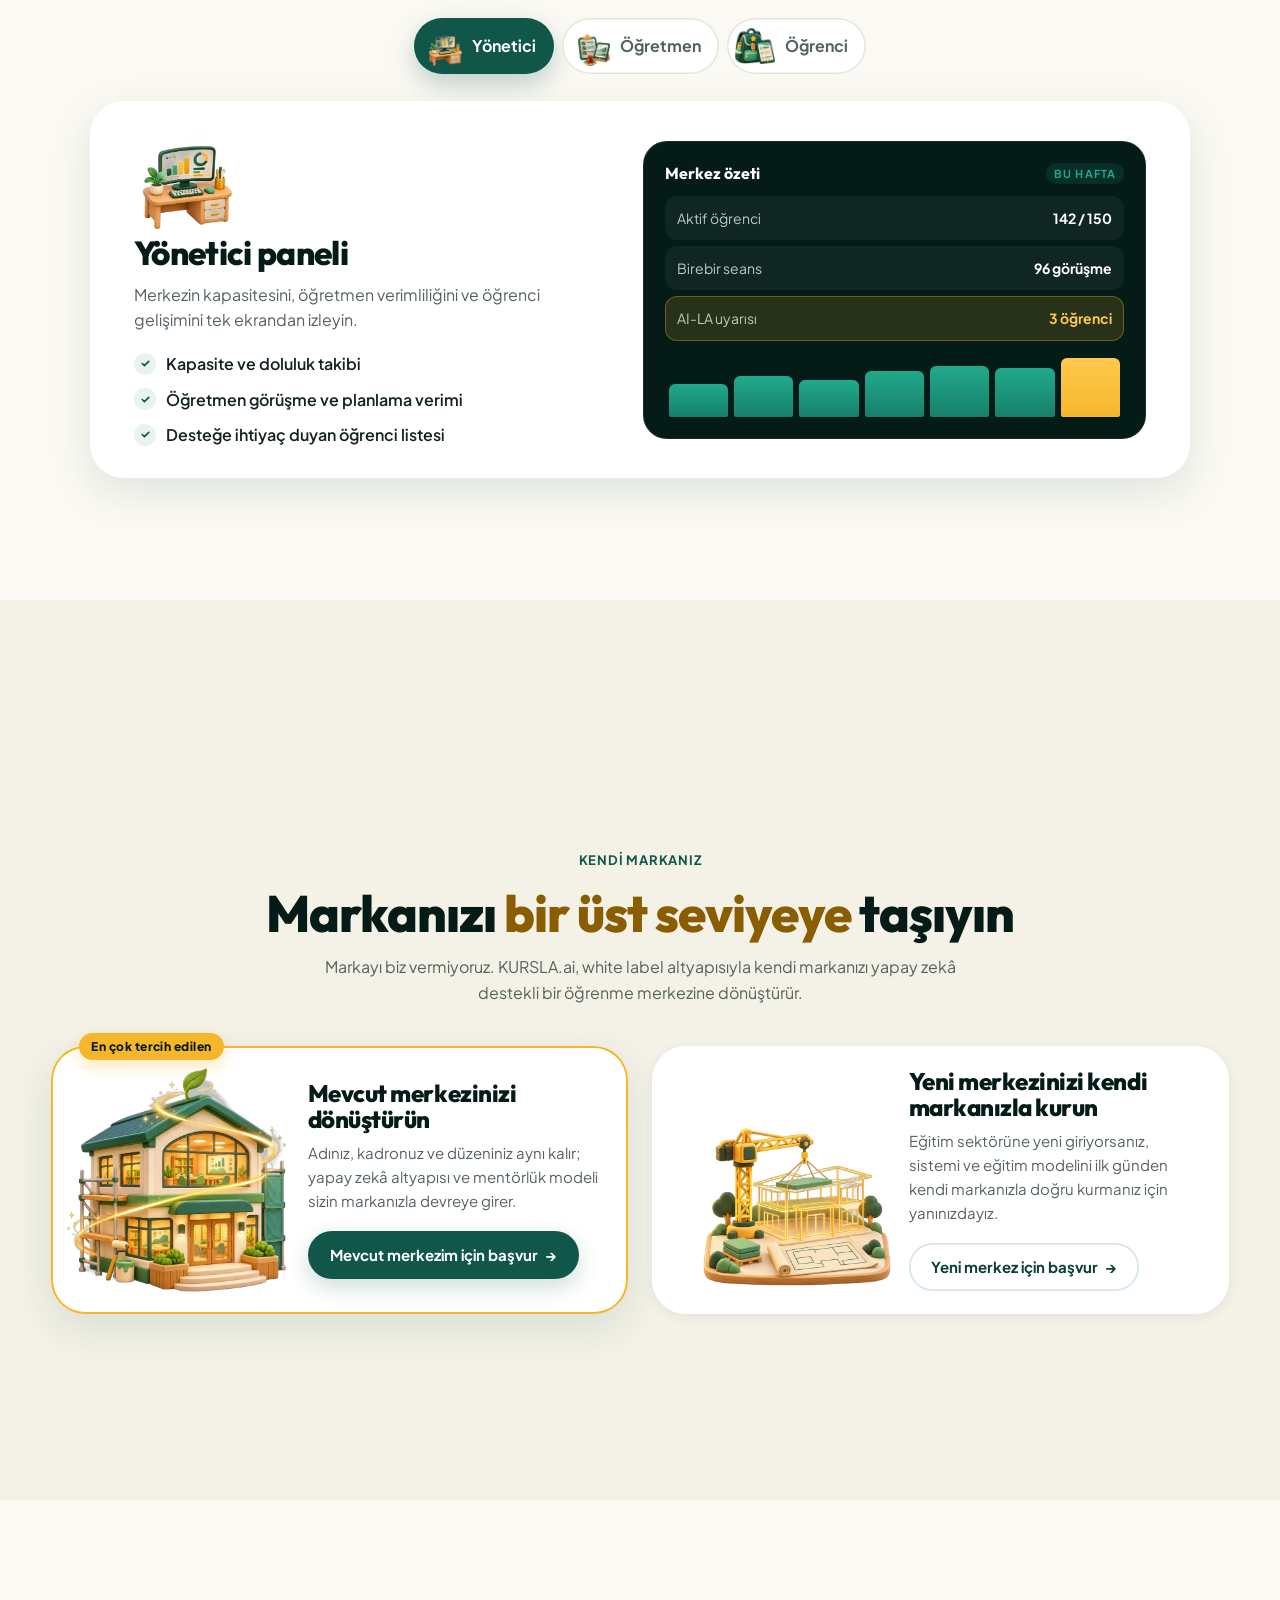
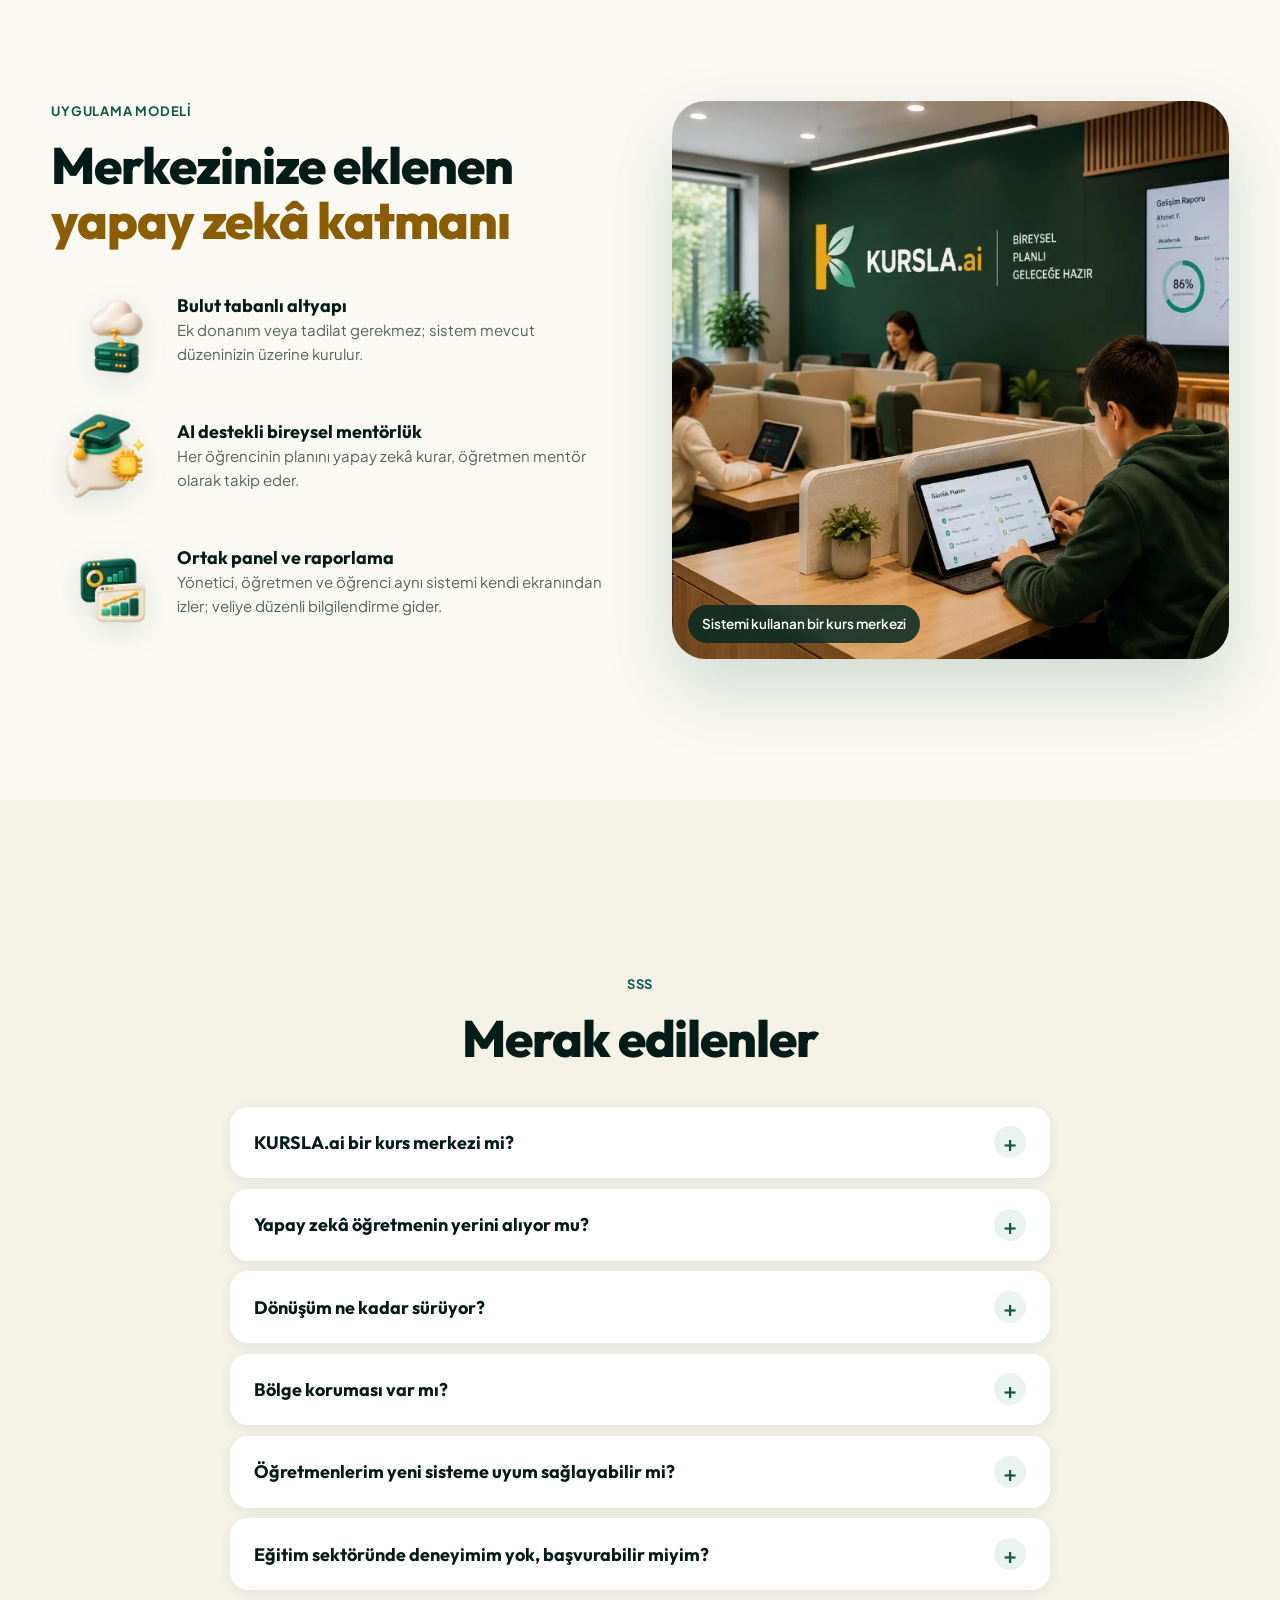
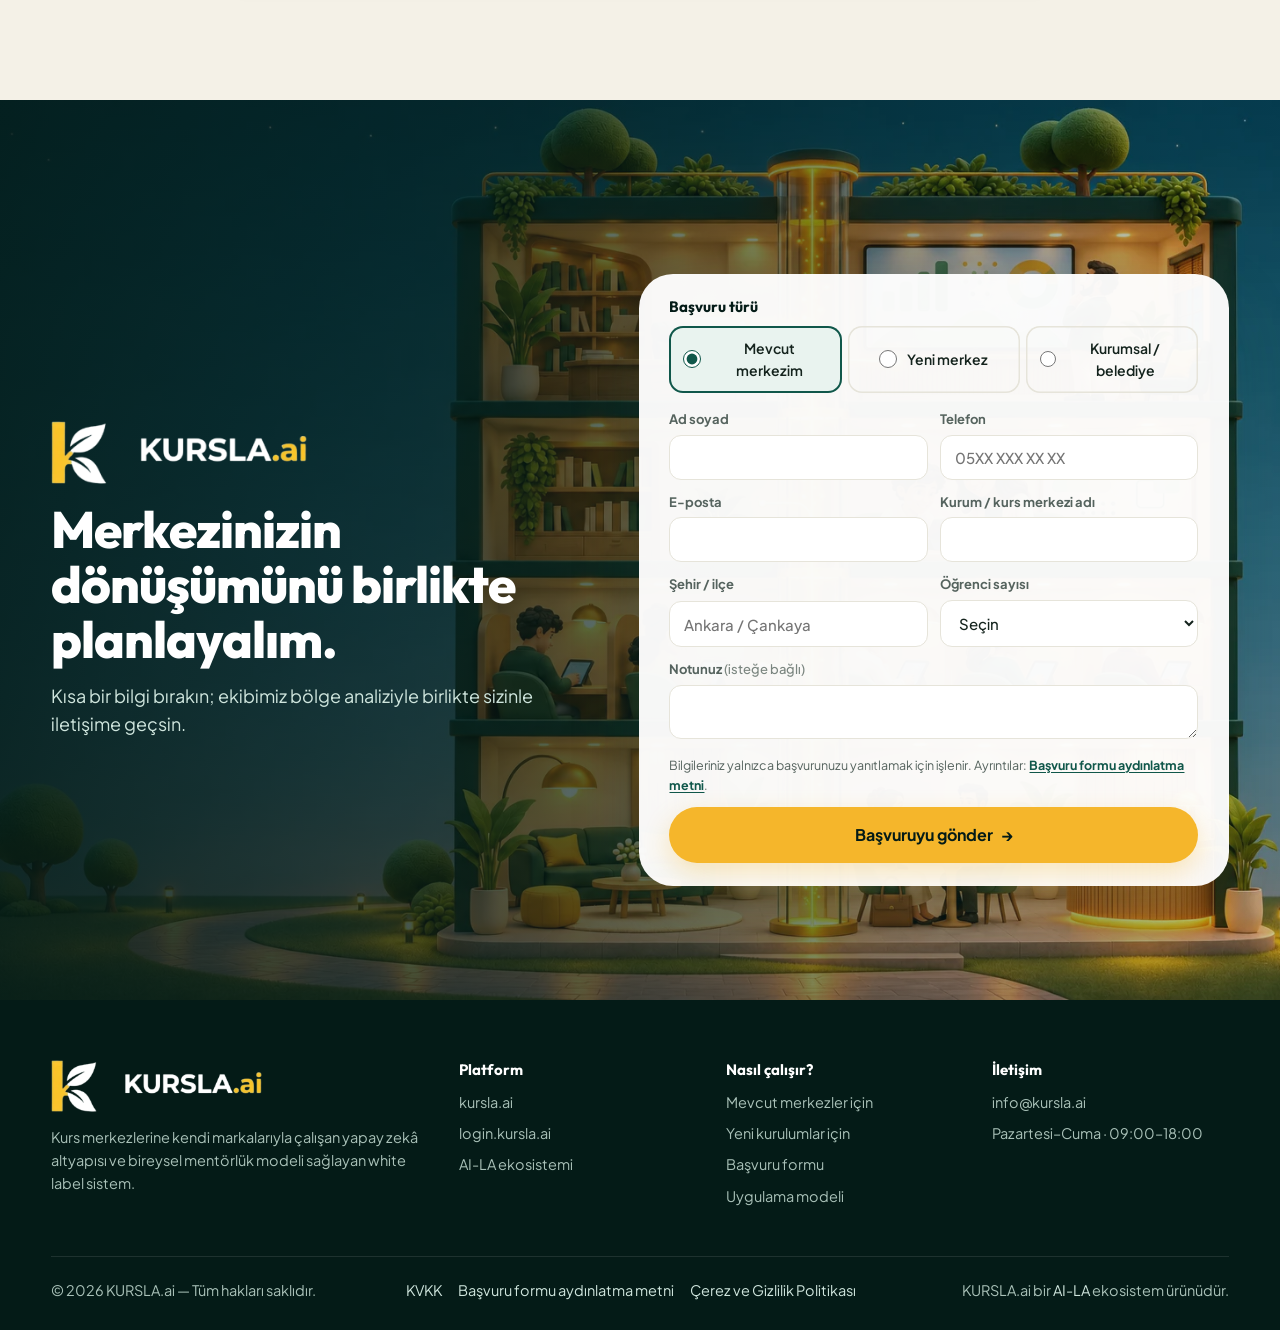
==== commit c0b2a8db: "Beceri haritası: Bilgin logosu (bilgin.app ana logosu, beyaz hap üzerinde) Co-Authored-By: Claude Op" ====
--- a/index.html
+++ b/index.html
@@ -13,7 +13,7 @@
 <link rel="preconnect" href="https://fonts.googleapis.com">
 <link rel="preconnect" href="https://fonts.gstatic.com" crossorigin>
 <link href="https://fonts.googleapis.com/css2?family=Outfit:wght@500;600;700;800;900&family=Plus+Jakarta+Sans:wght@400;500;600;700&display=swap" rel="stylesheet">
-<link rel="stylesheet" href="style.css?v=29">
+<link rel="stylesheet" href="style.css?v=30">
 <!-- Kursla v1 (15.11.2026). İçerik canlı kursla.ai'den; düzen AI-LA landing'inden; hero fikri Okumino'nun
      "okuma odası"ndan: tek bir Codex sahnesi (kesitli kurs binası), katlar tıklanabilir, AI-LA çekirdeği canlı. -->
 </head>
@@ -282,6 +282,6 @@
   </div>
 </footer>
 
-<script src="app.js?v=26"></script>
+<script src="app.js?v=27"></script>
 </body>
 </html>
--- a/style.css
+++ b/style.css
@@ -253,6 +253,7 @@
 .kaynak b{font:800 15px var(--baslik);color:#fff;letter-spacing:.01em}
 .kaynak img.kaynak-logo{width:auto;height:15px;object-fit:contain;align-self:flex-start;margin:2px 0 3px;transform:none!important}
 .kaynak img.kaynak-logo.mino{height:34px;margin:-2px 0 0 -2px}
+.kaynak img.kaynak-logo.bilgin{height:34px;padding:3px 10px;margin:2px 0 4px -2px;background:#fff;border-radius:999px;box-sizing:content-box}
 .kaynak small{font-size:12.5px;font-weight:600;color:#a9c1b8;margin-top:2px}
 .kaynak.aktif small{color:#f3e2b0}
 .kaynak:hover{background:#ffffff17}
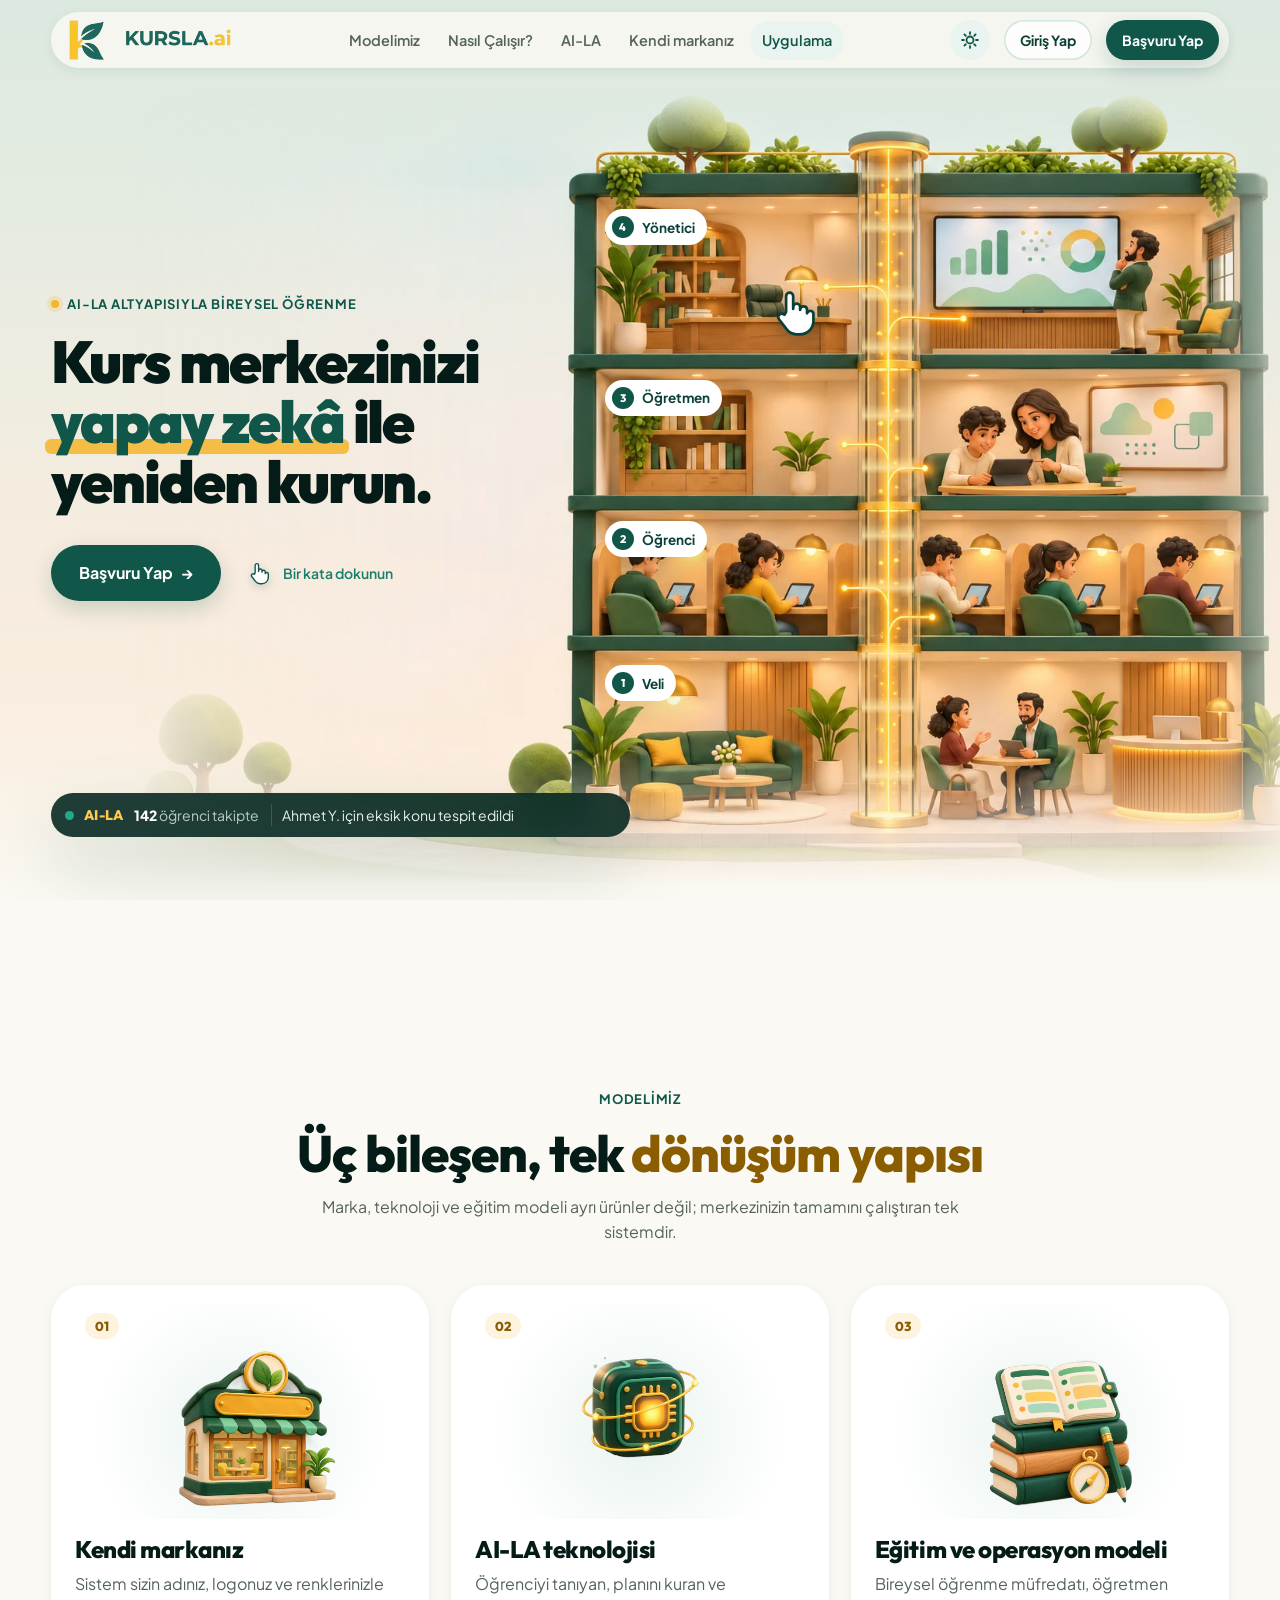
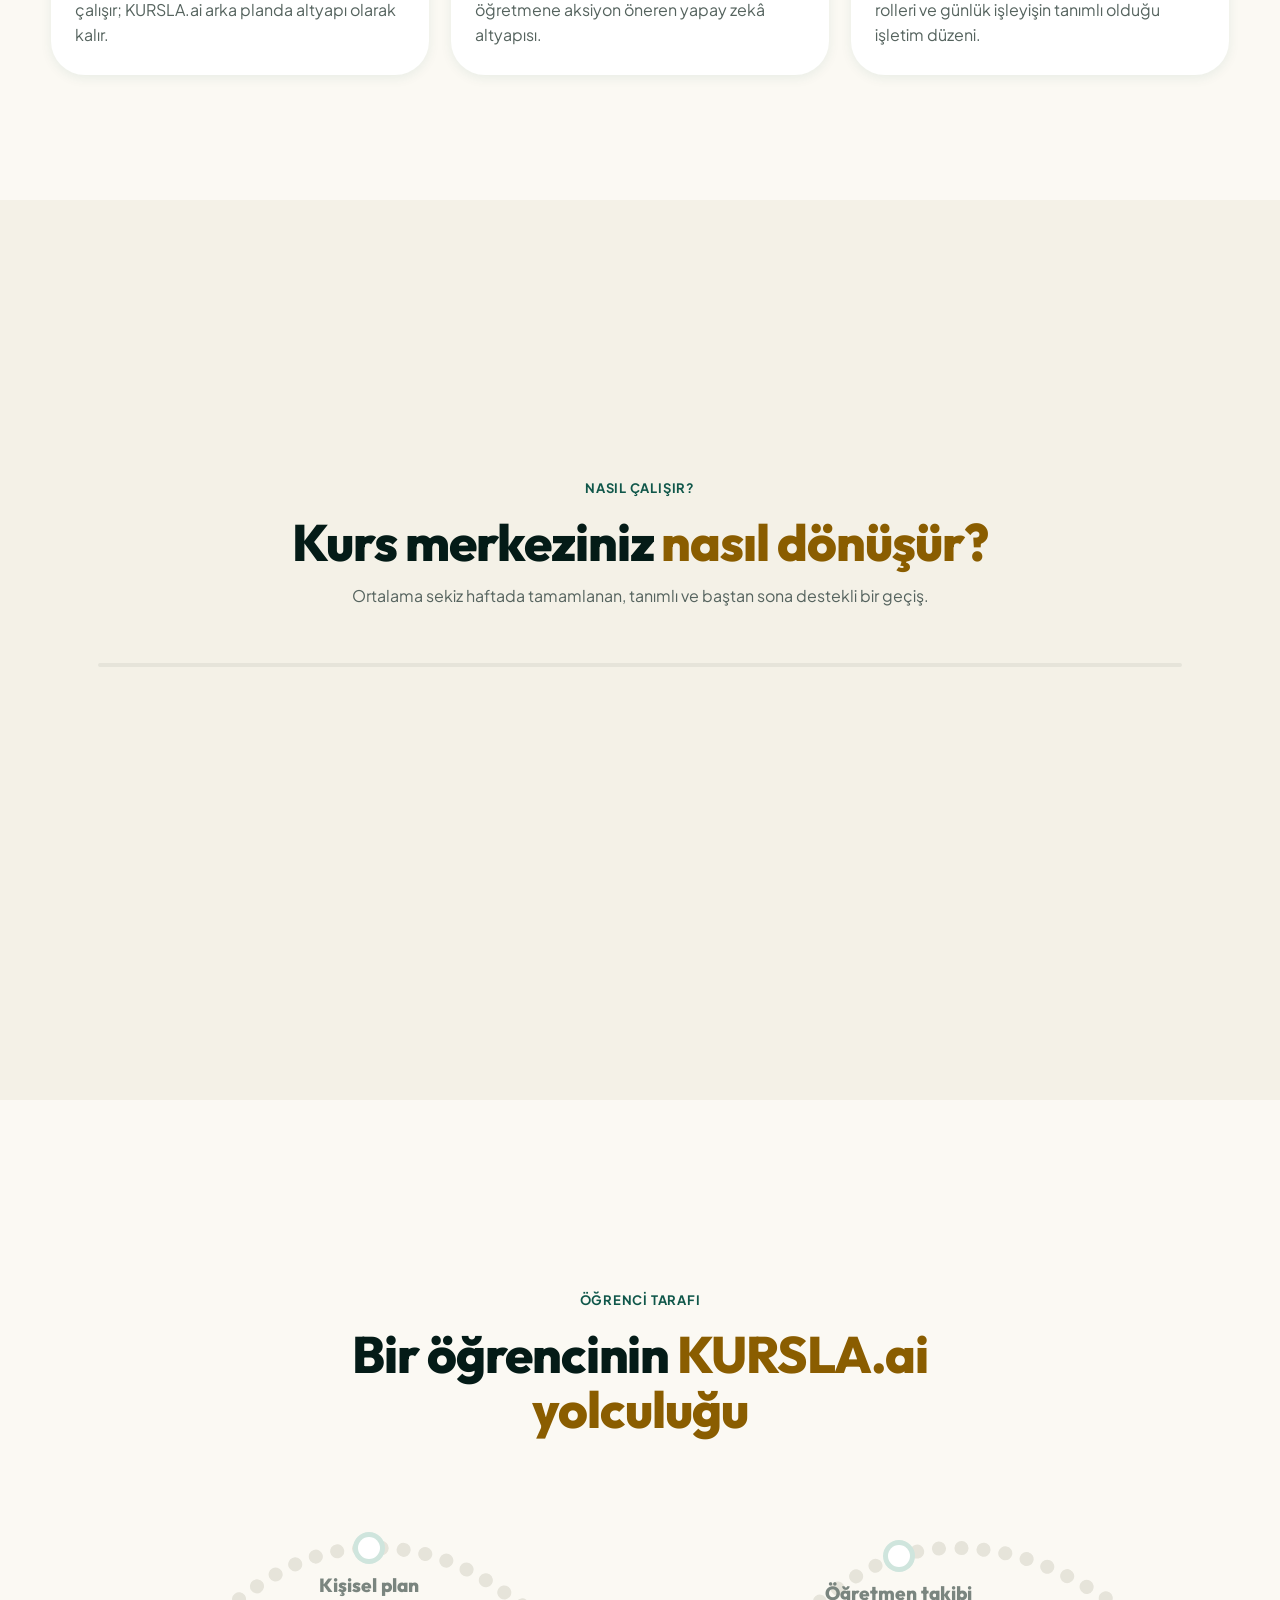
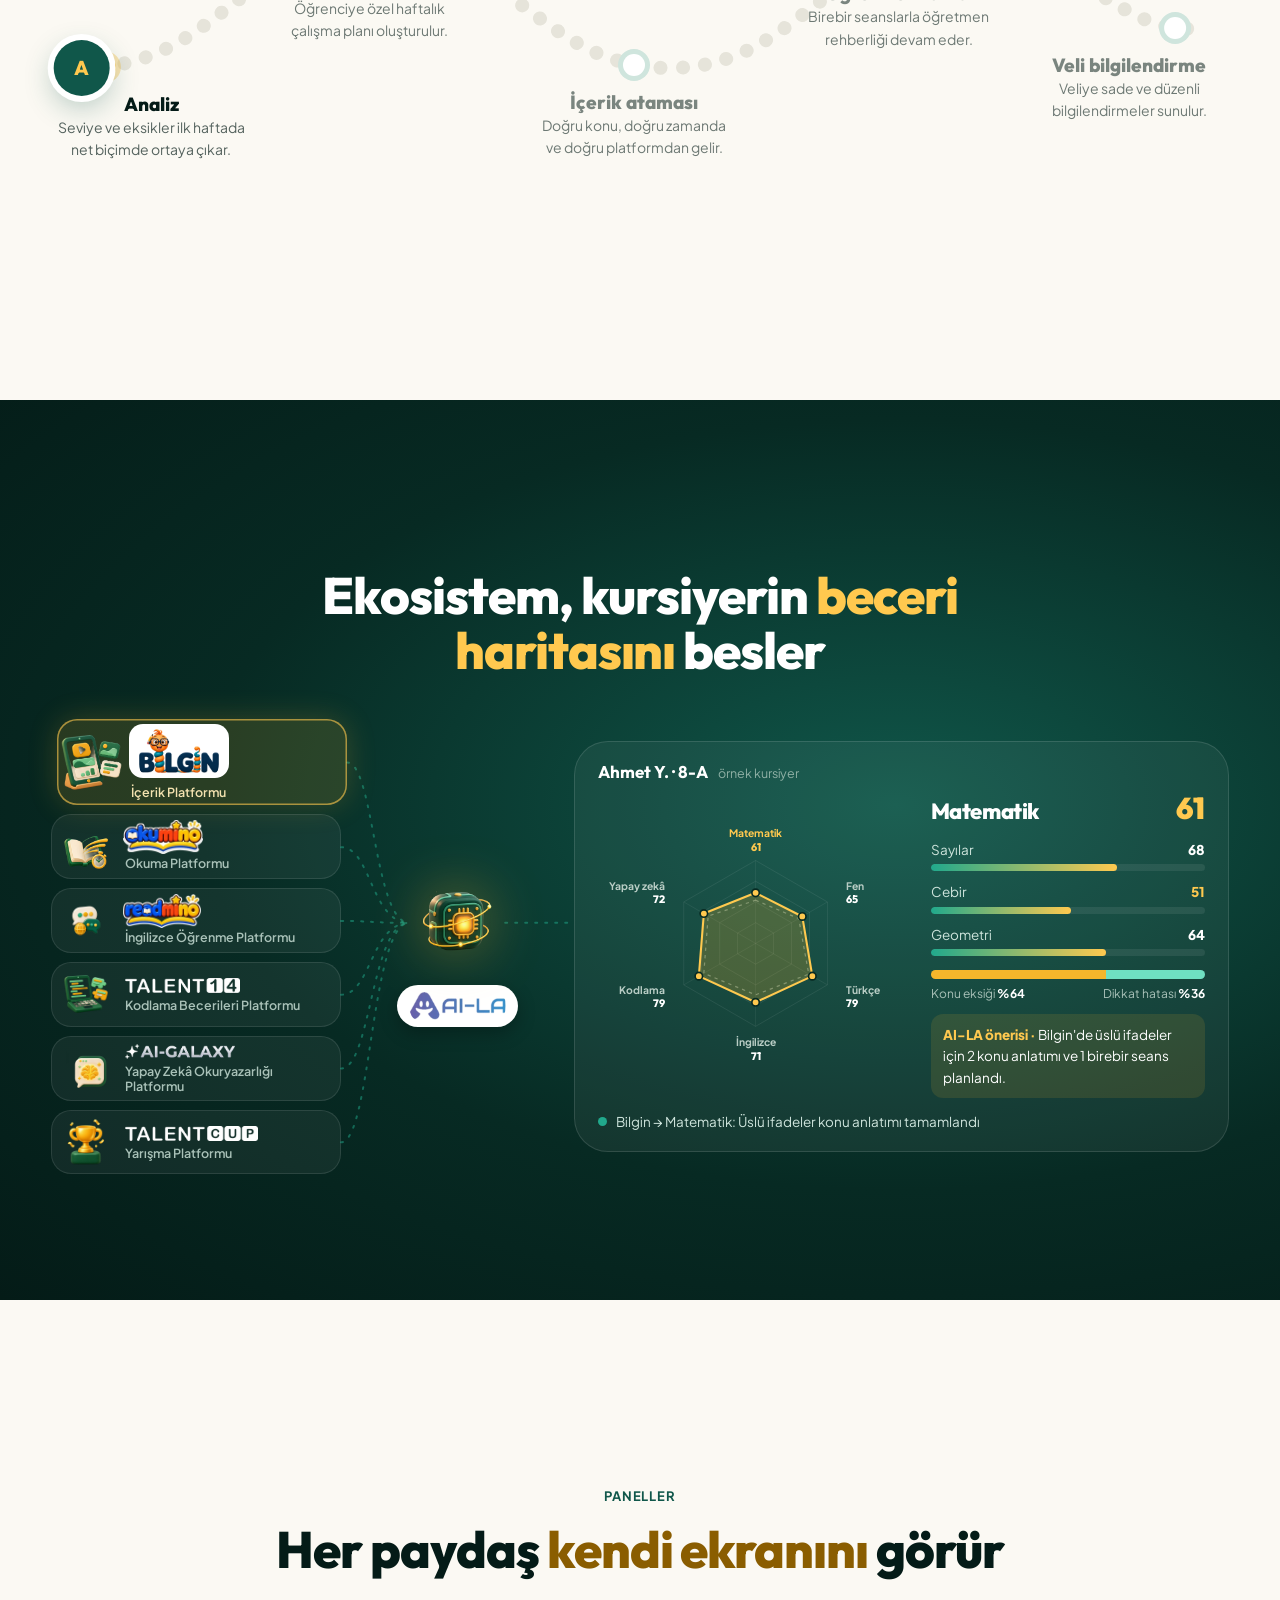
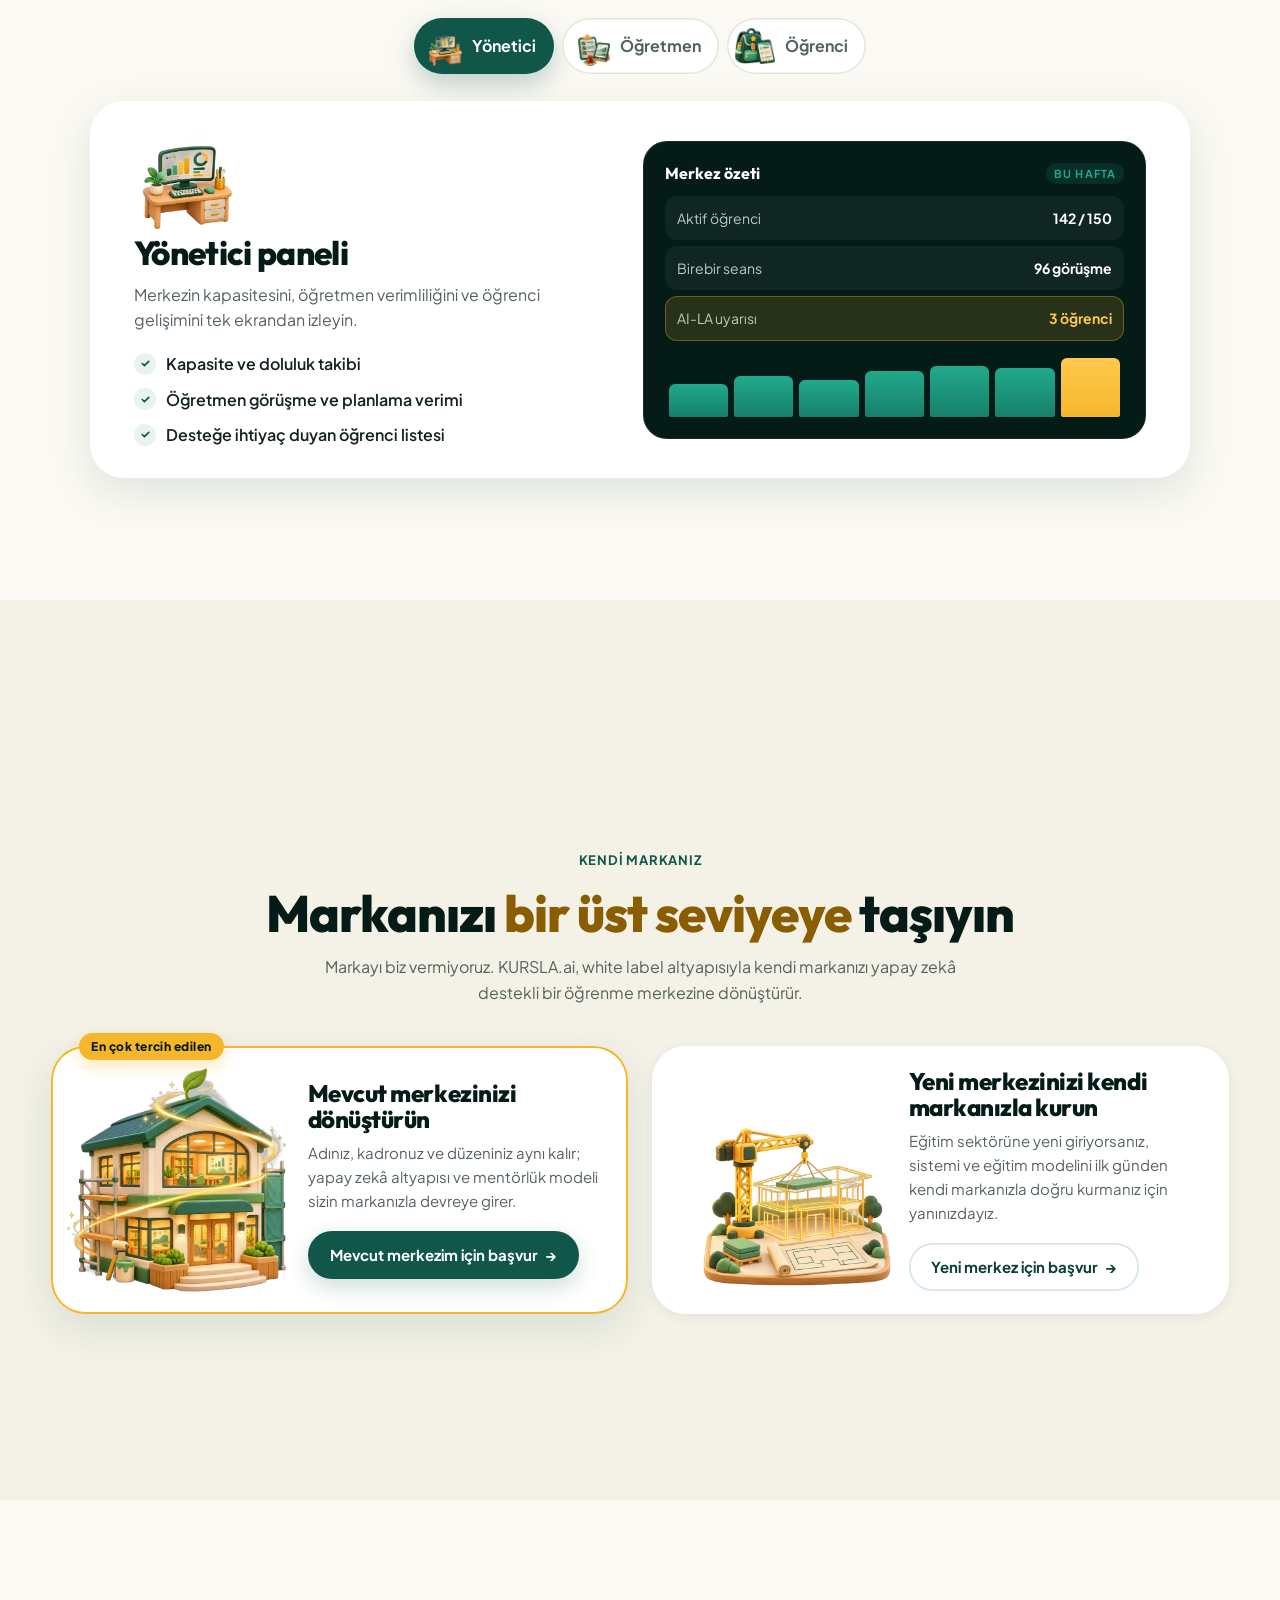
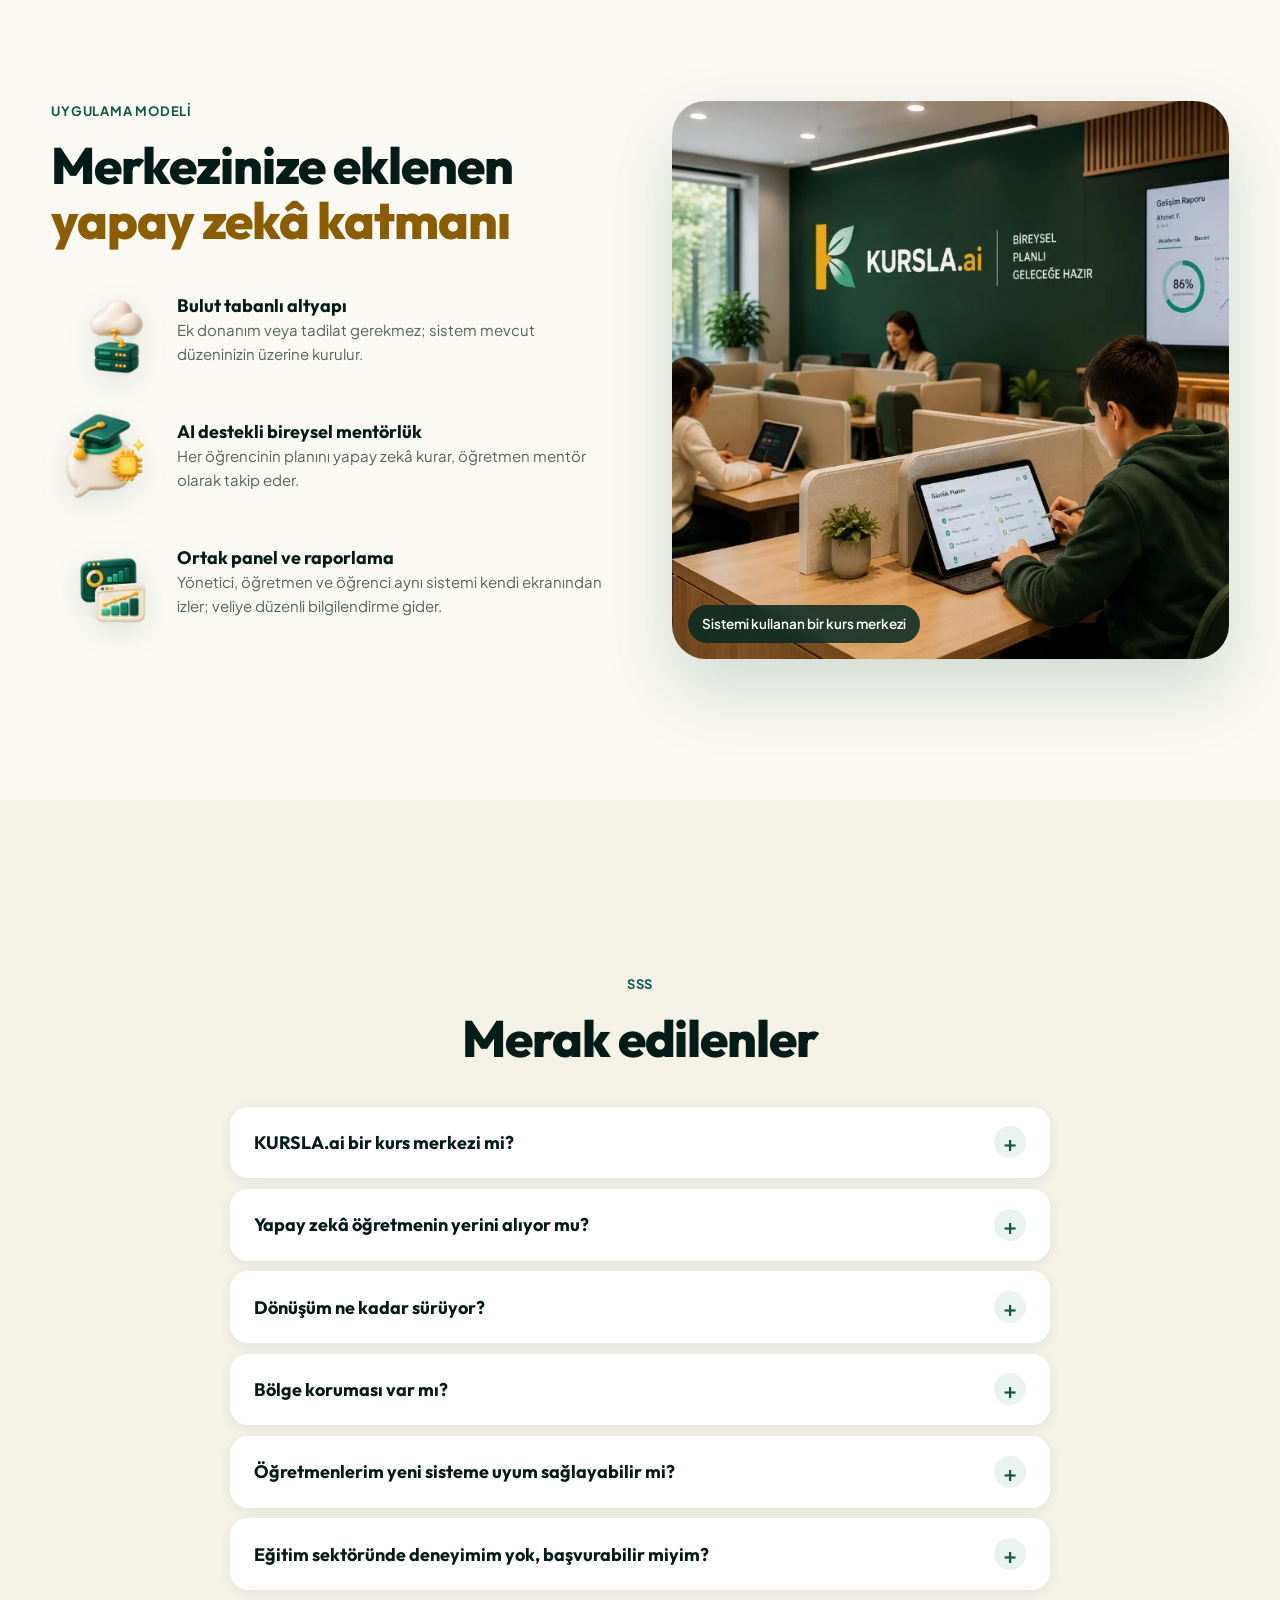
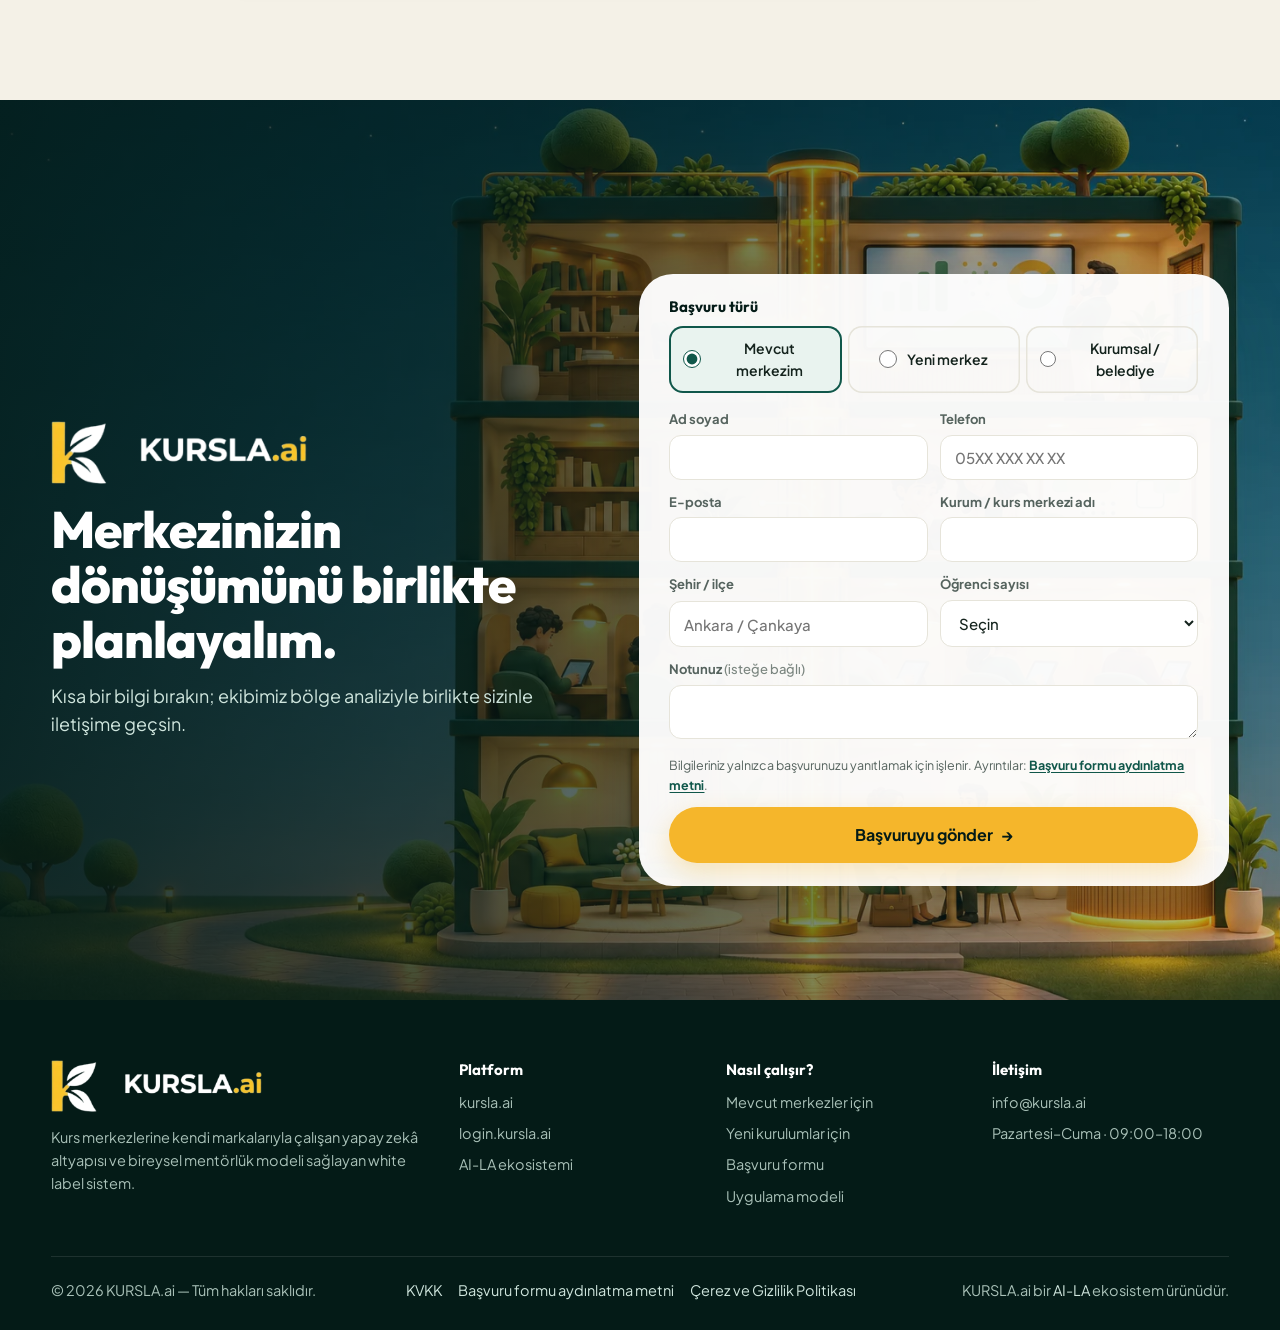
==== commit 68caf53b: "Bilgin logosu: tam boy, kenara değmeyen beyaz kart Co-Authored-By: Claude Opus 5.5 <noreply@anthropi" ====
--- a/index.html
+++ b/index.html
@@ -13,7 +13,7 @@
 <link rel="preconnect" href="https://fonts.googleapis.com">
 <link rel="preconnect" href="https://fonts.gstatic.com" crossorigin>
 <link href="https://fonts.googleapis.com/css2?family=Outfit:wght@500;600;700;800;900&family=Plus+Jakarta+Sans:wght@400;500;600;700&display=swap" rel="stylesheet">
-<link rel="stylesheet" href="style.css?v=30">
+<link rel="stylesheet" href="style.css?v=31">
 <!-- Kursla v1 (15.11.2026). İçerik canlı kursla.ai'den; düzen AI-LA landing'inden; hero fikri Okumino'nun
      "okuma odası"ndan: tek bir Codex sahnesi (kesitli kurs binası), katlar tıklanabilir, AI-LA çekirdeği canlı. -->
 </head>
--- a/style.css
+++ b/style.css
@@ -253,7 +253,7 @@
 .kaynak b{font:800 15px var(--baslik);color:#fff;letter-spacing:.01em}
 .kaynak img.kaynak-logo{width:auto;height:15px;object-fit:contain;align-self:flex-start;margin:2px 0 3px;transform:none!important}
 .kaynak img.kaynak-logo.mino{height:34px;margin:-2px 0 0 -2px}
-.kaynak img.kaynak-logo.bilgin{height:34px;padding:3px 10px;margin:2px 0 4px -2px;background:#fff;border-radius:999px;box-sizing:content-box}
+.kaynak img.kaynak-logo.bilgin{height:44px;padding:5px 10px;margin:0 0 5px -2px;background:#fff;border-radius:14px;box-sizing:content-box}
 .kaynak small{font-size:12.5px;font-weight:600;color:#a9c1b8;margin-top:2px}
 .kaynak.aktif small{color:#f3e2b0}
 .kaynak:hover{background:#ffffff17}
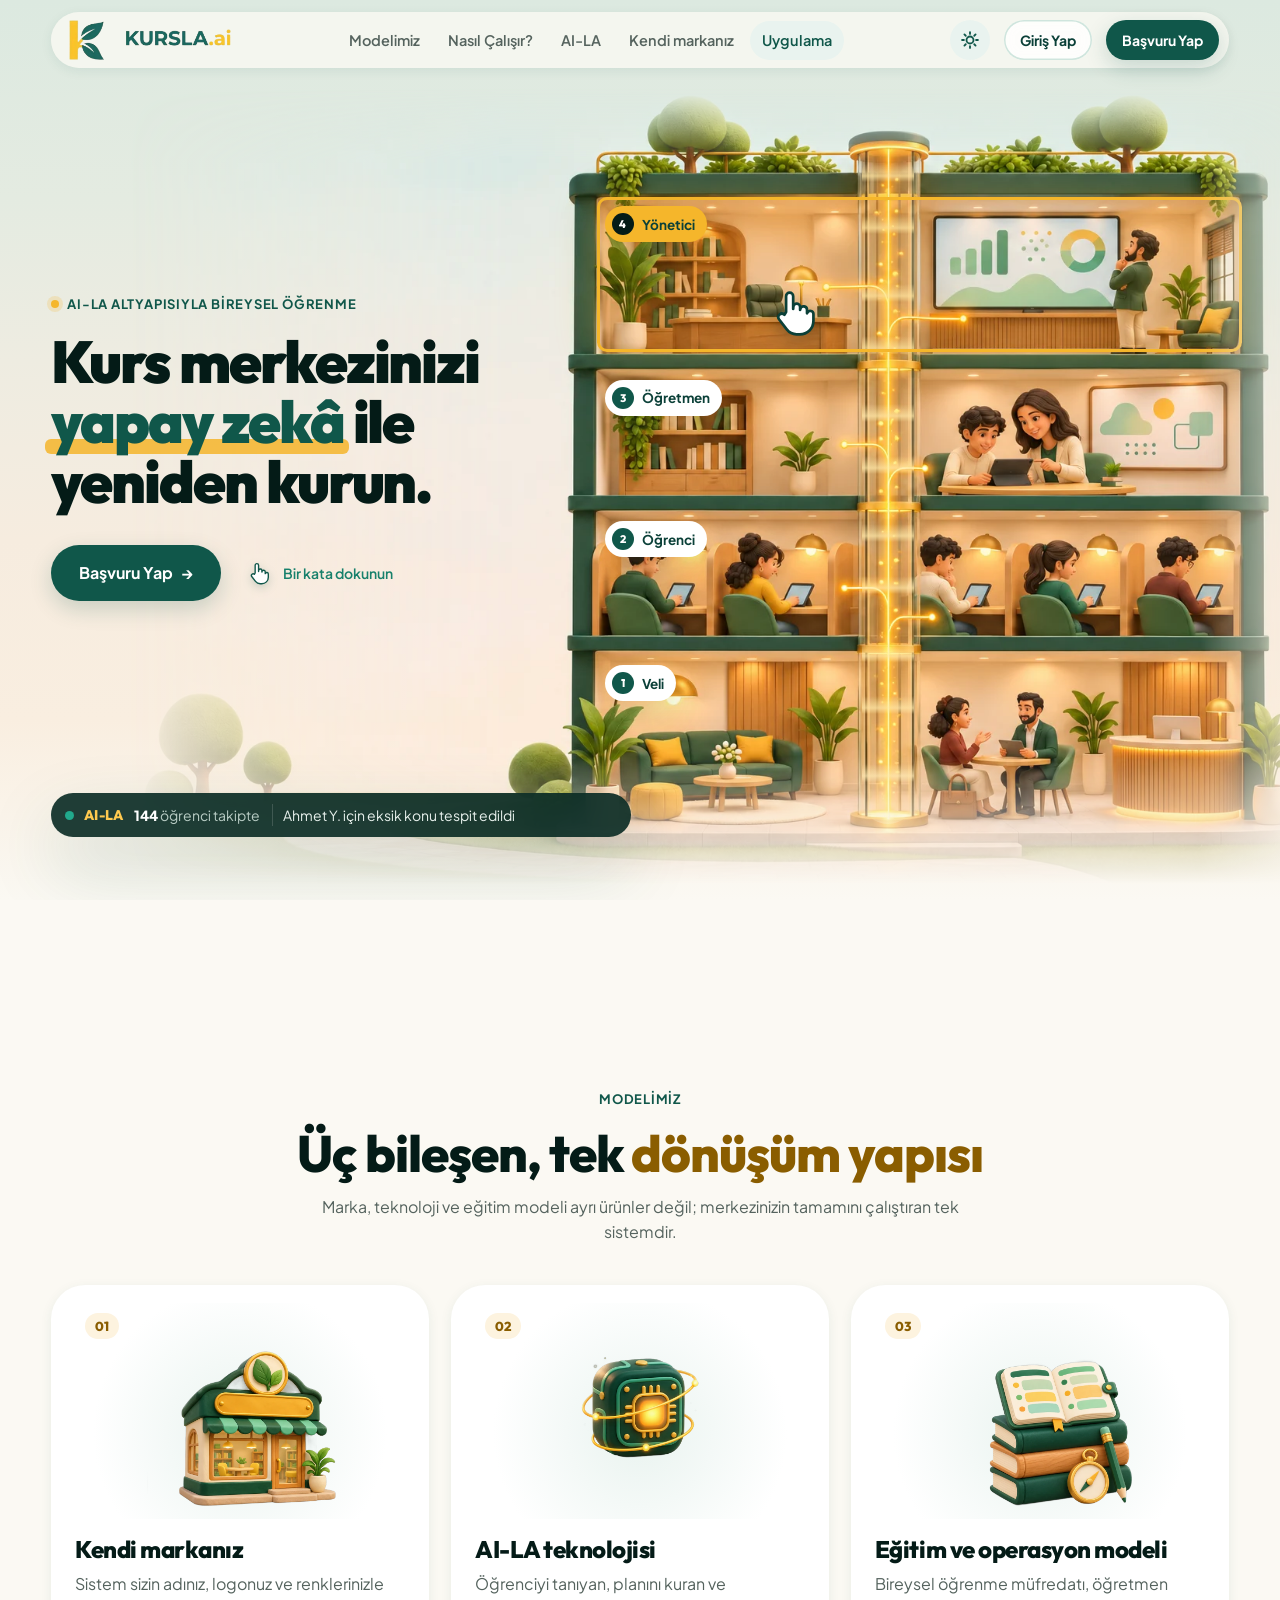
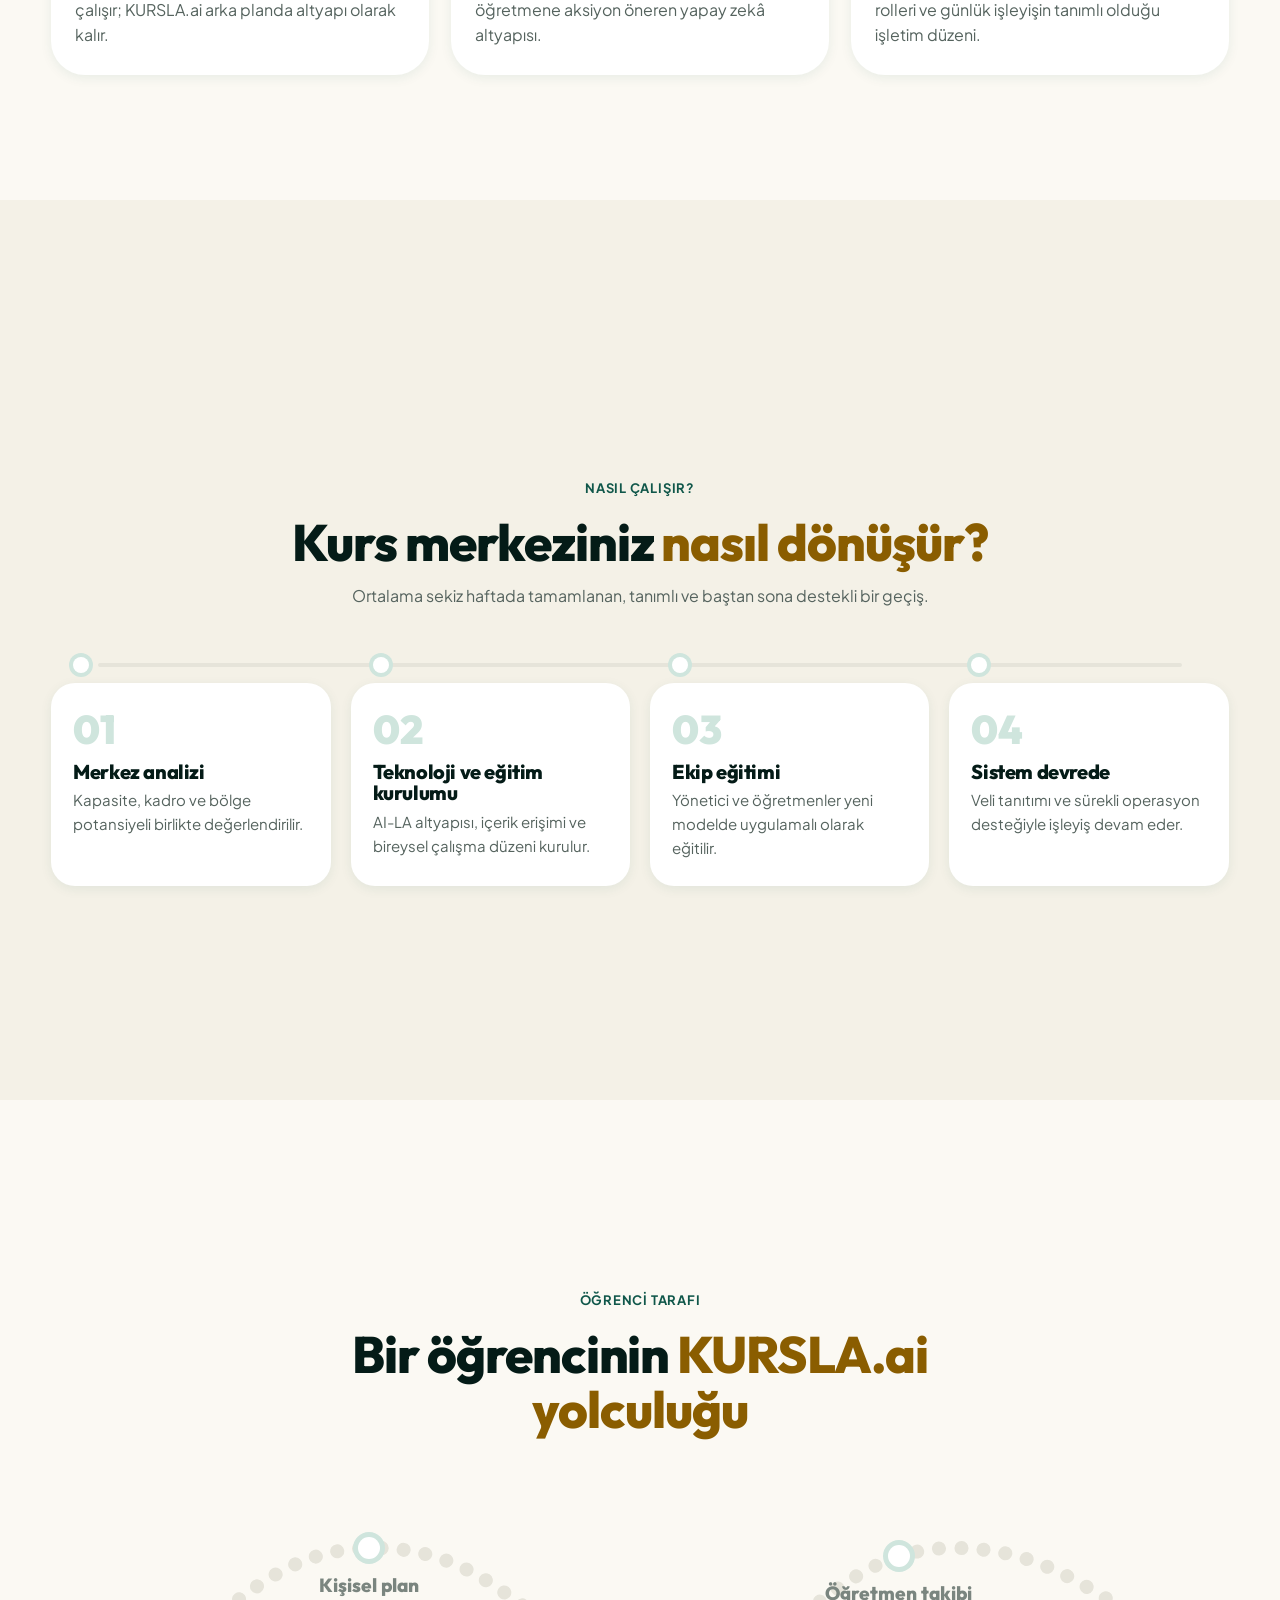
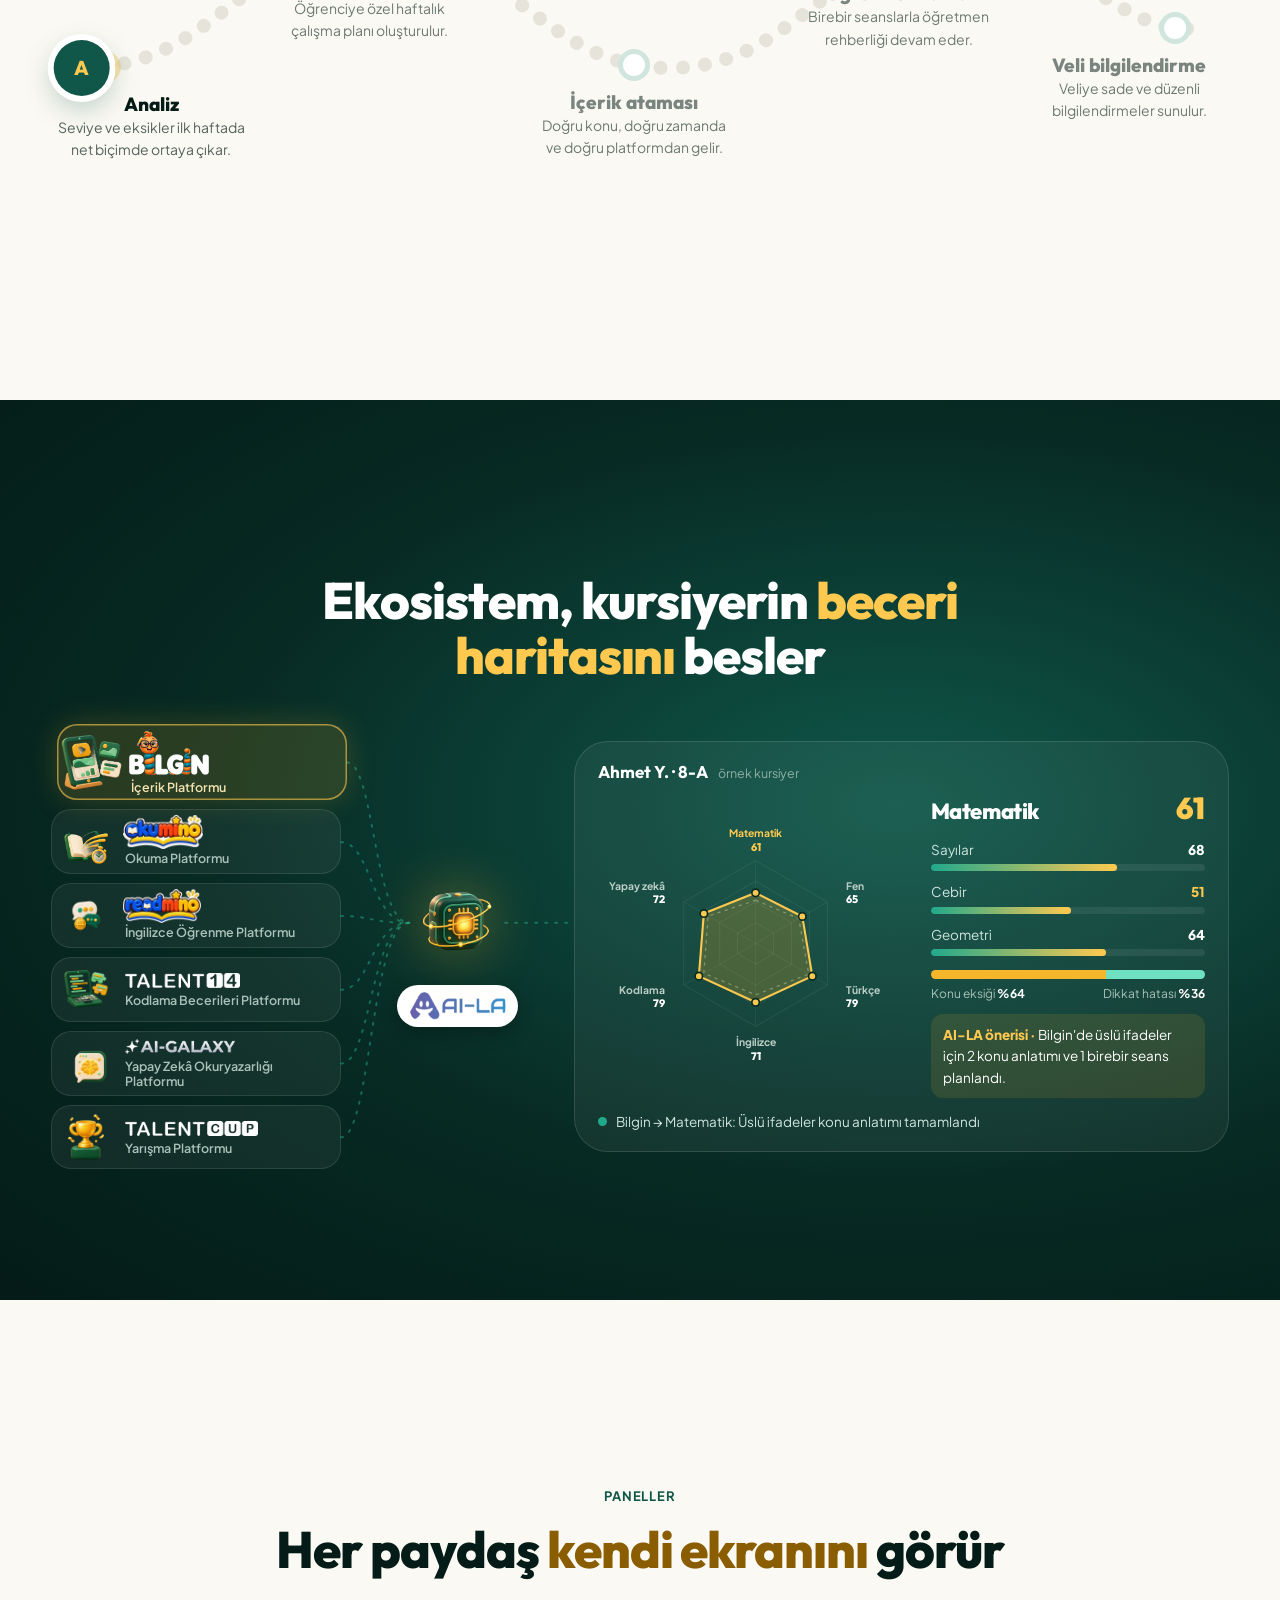
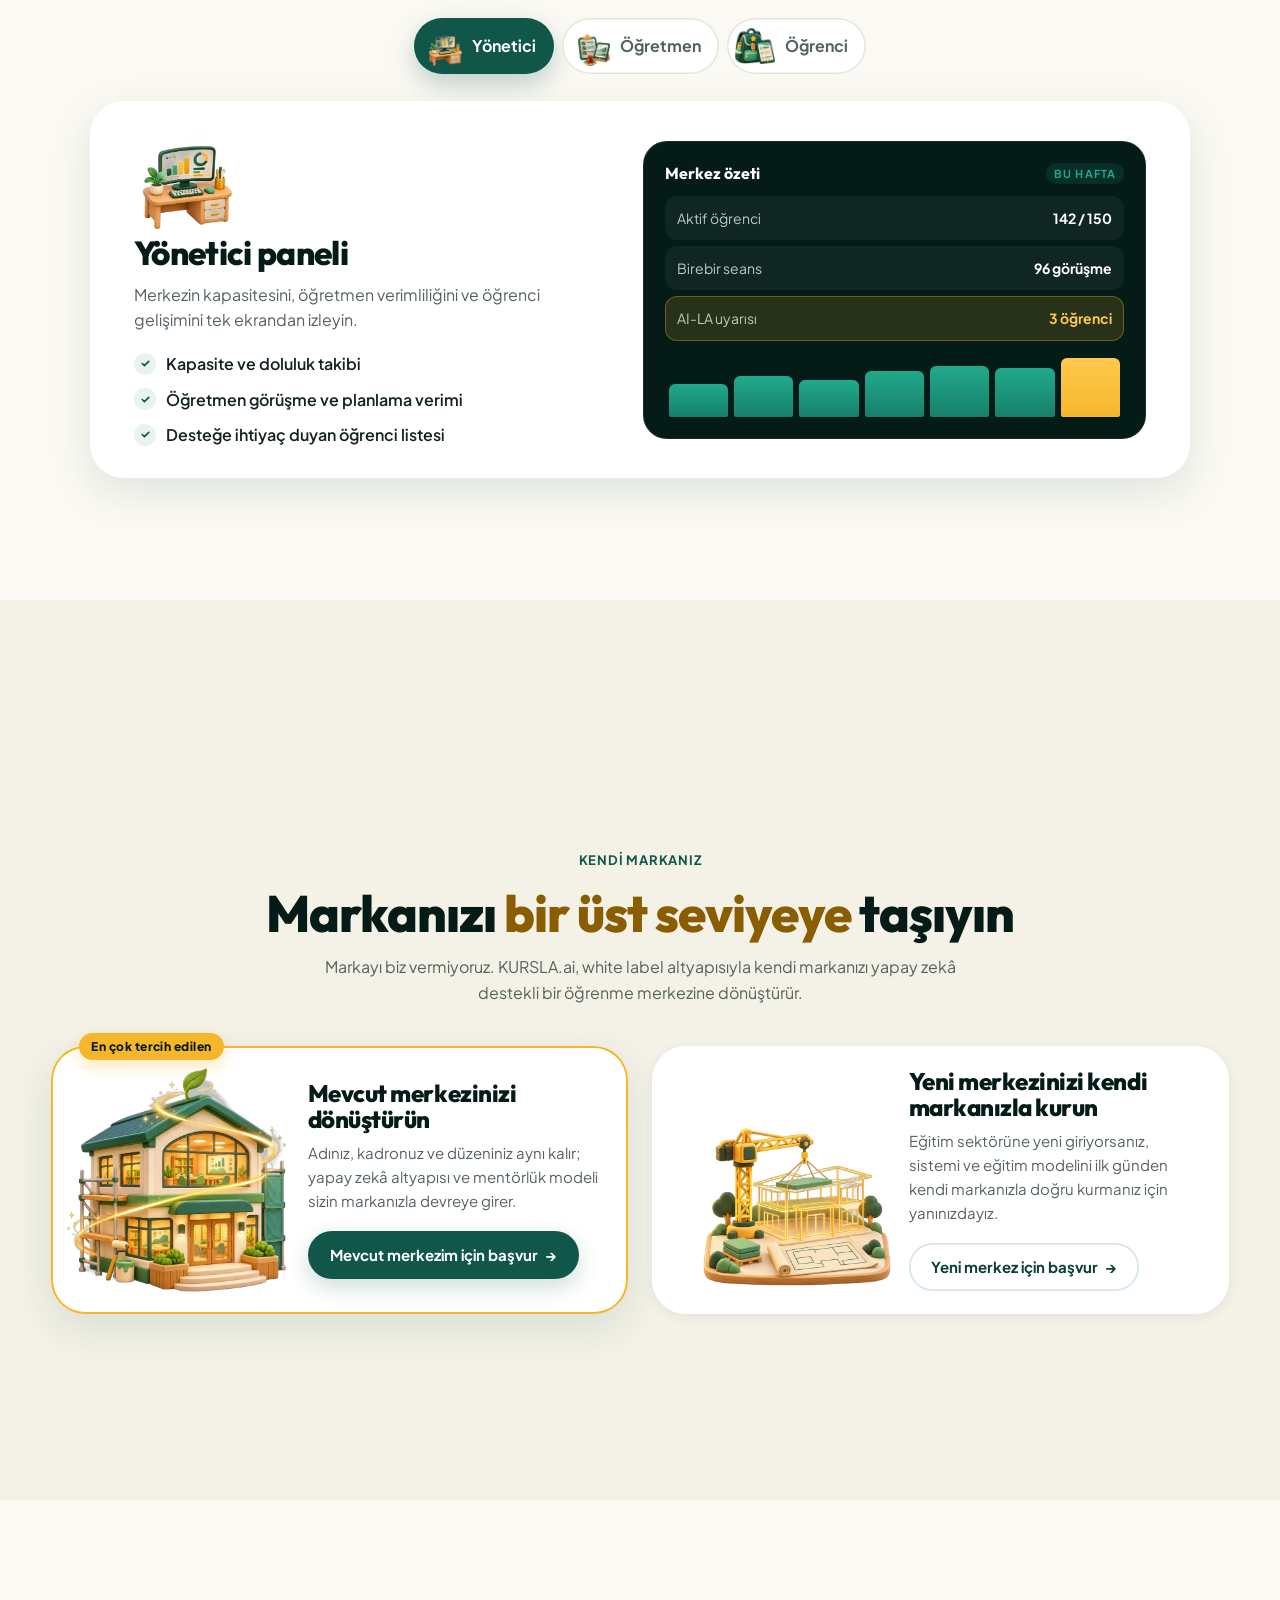
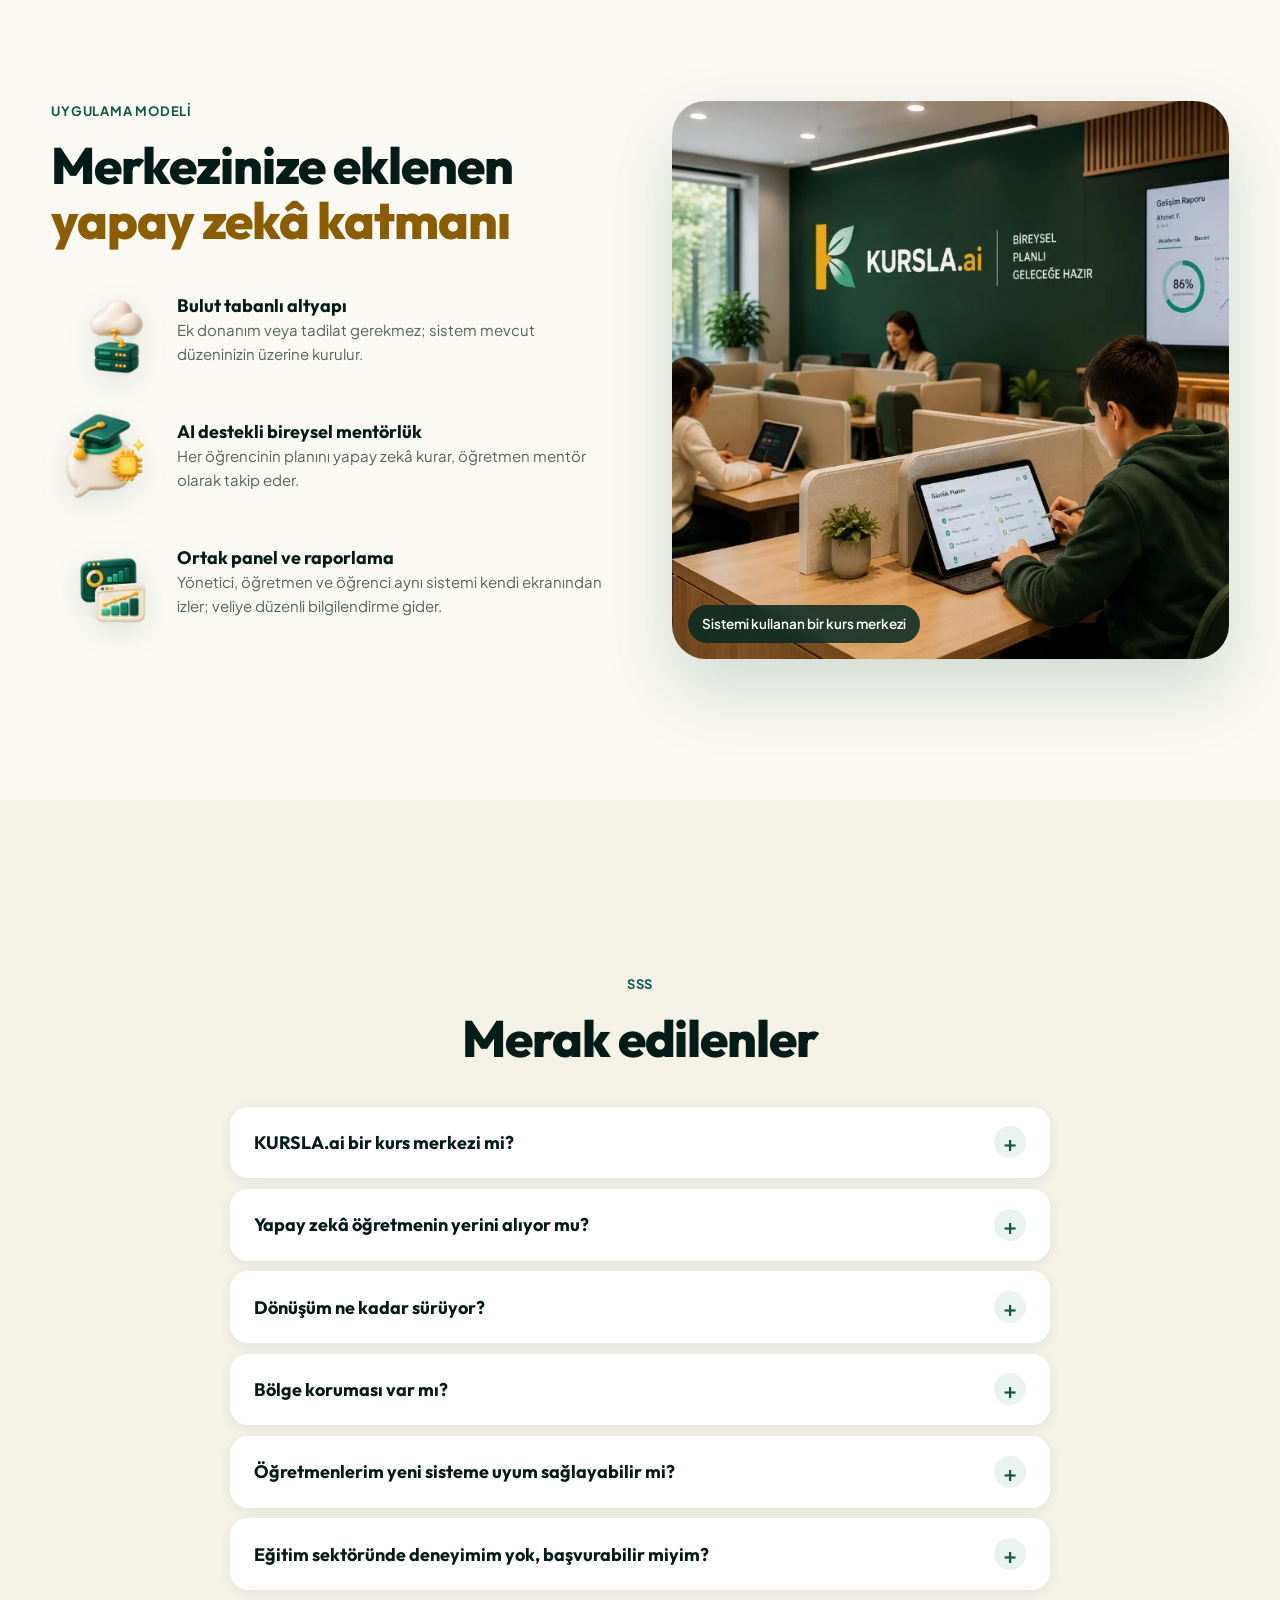
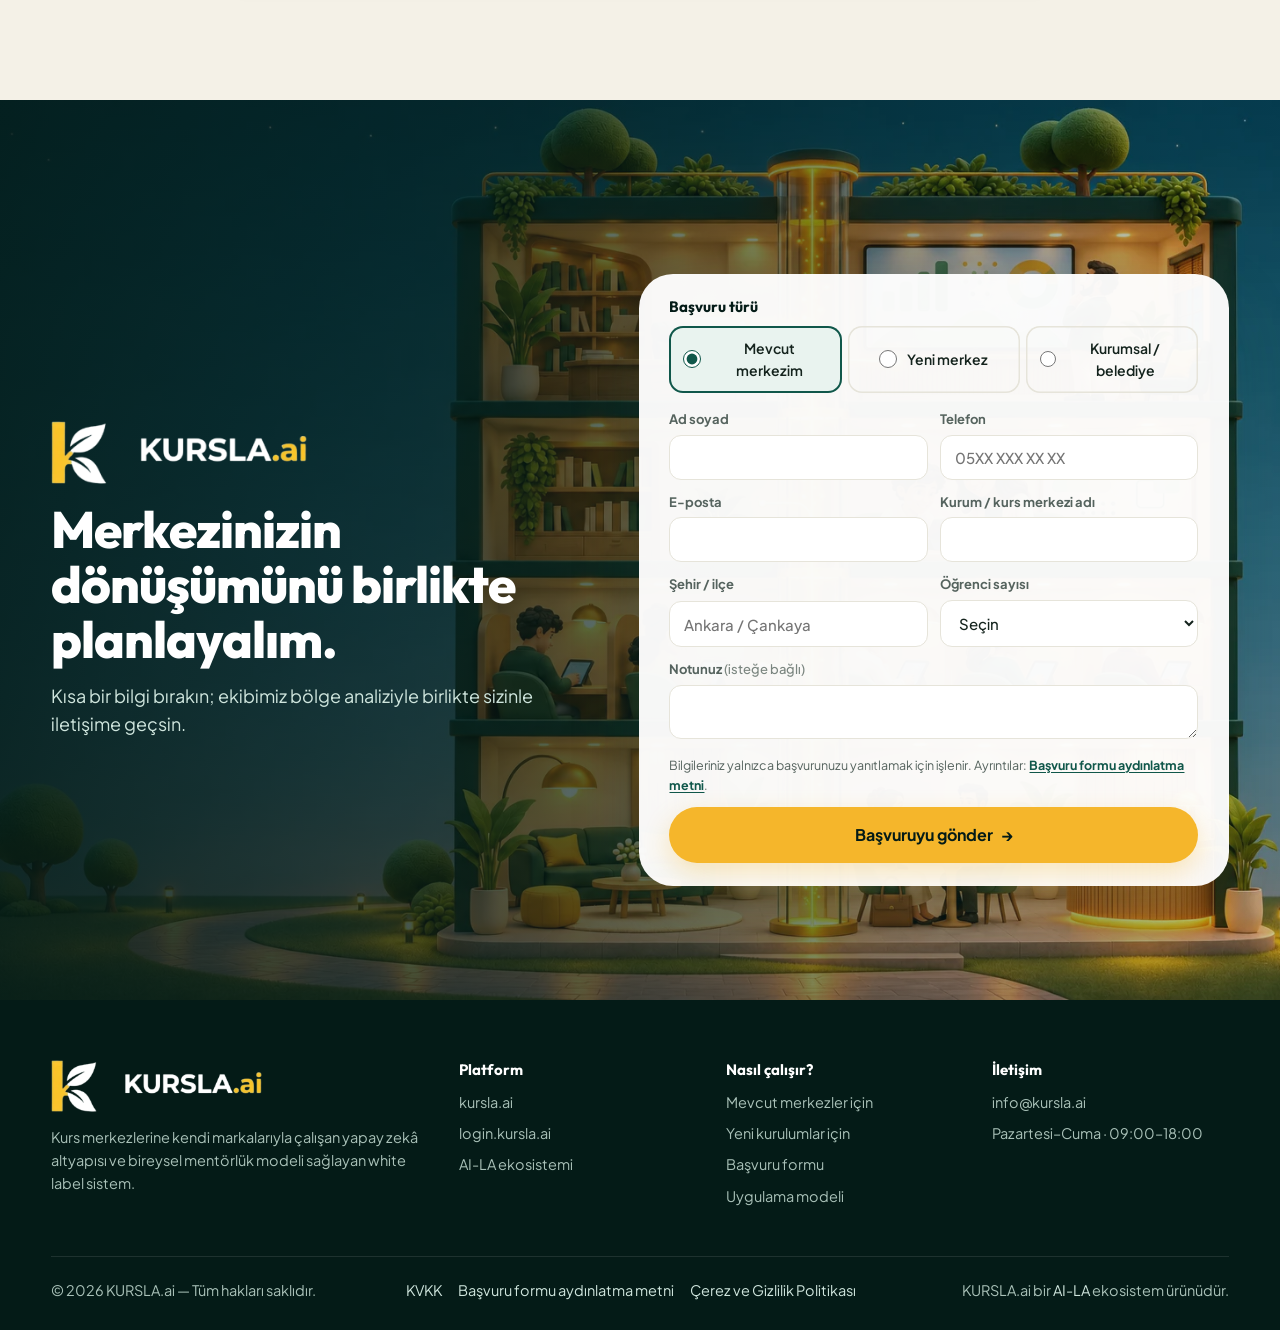
==== commit bbcf0e08: "Bilgin logosu: beyaz harfli sürüm, arka plansız Co-Authored-By: Claude Opus 5.5 <noreply@anthropic.c" ====
--- a/index.html
+++ b/index.html
@@ -13,7 +13,7 @@
 <link rel="preconnect" href="https://fonts.googleapis.com">
 <link rel="preconnect" href="https://fonts.gstatic.com" crossorigin>
 <link href="https://fonts.googleapis.com/css2?family=Outfit:wght@500;600;700;800;900&family=Plus+Jakarta+Sans:wght@400;500;600;700&display=swap" rel="stylesheet">
-<link rel="stylesheet" href="style.css?v=31">
+<link rel="stylesheet" href="style.css?v=32">
 <!-- Kursla v1 (15.11.2026). İçerik canlı kursla.ai'den; düzen AI-LA landing'inden; hero fikri Okumino'nun
      "okuma odası"ndan: tek bir Codex sahnesi (kesitli kurs binası), katlar tıklanabilir, AI-LA çekirdeği canlı. -->
 </head>
--- a/style.css
+++ b/style.css
@@ -253,7 +253,7 @@
 .kaynak b{font:800 15px var(--baslik);color:#fff;letter-spacing:.01em}
 .kaynak img.kaynak-logo{width:auto;height:15px;object-fit:contain;align-self:flex-start;margin:2px 0 3px;transform:none!important}
 .kaynak img.kaynak-logo.mino{height:34px;margin:-2px 0 0 -2px}
-.kaynak img.kaynak-logo.bilgin{height:44px;padding:5px 10px;margin:0 0 5px -2px;background:#fff;border-radius:14px;box-sizing:content-box}
+.kaynak img.kaynak-logo.bilgin{height:44px;margin:2px 0 3px -2px}
 .kaynak small{font-size:12.5px;font-weight:600;color:#a9c1b8;margin-top:2px}
 .kaynak.aktif small{color:#f3e2b0}
 .kaynak:hover{background:#ffffff17}
